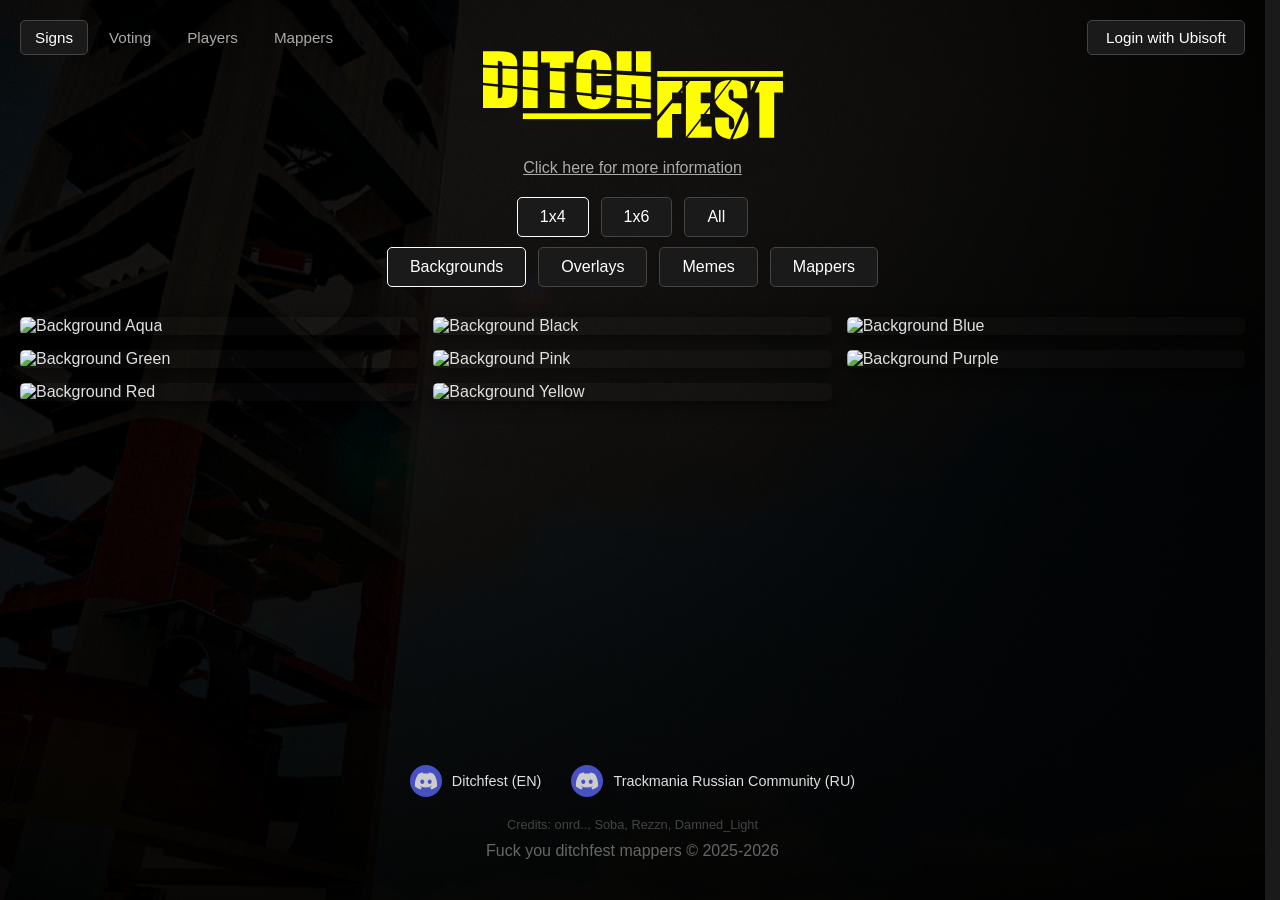
==== index.html @ 7396bd76 "Extracted shared background movement effect into `js/background.js`, added it to all pages, wrapped " ====
<!DOCTYPE html>
<html lang="en">

<head>
        <meta charset="UTF-8">
        <meta name="viewport" content="width=device-width, initial-scale=1.0">
        <title>Ditchfest Signs</title>
        <link rel="stylesheet" href="./css/style.css">
</head>

<body>
        <div class="content-wrapper">
                <nav class="nav-bar">
                        <a href="index.html" class="nav-link active">Signs</a>
                        <a href="voting.html" class="nav-link">Voting</a>
                        <a href="top-players.html" class="nav-link">Players</a>
                        <a href="top-mappers.html" class="nav-link">Mappers</a>
                </nav>
                <div class="auth-bar" id="auth-bar"></div>
                <div class="logo-container">
                        <a href="index.html">
                                <img src="res/DitchFest_logo.svg" alt="Ditchfest Signs" class="main-logo">
                        </a>
                </div>

        <div class="accordion">
                <p class="accordion-toggle">Click here for more information</p>
                <div class="accordion-content">
                        <p class="subtitle">Click on any image to copy its URL to clipboard</p>
                        <p class="subtitle">Кликните на любое изображение, чтобы скопировать его URL в буффер обмена</p>
                        <p class="subtitle">Если картинки не загружаются, то, скорее-всего, это вина dashmap.live</p>
                </div>
        </div>

        <!-- Level 1 Filter Buttons -->
        <div class="filter-buttons top-level">
                <button class="filter-btn top-btn active" data-top-filter="1x4">1x4</button>
                <button class="filter-btn top-btn" data-top-filter="1x6">1x6</button>
                <button class="filter-btn top-btn" data-top-filter="all">All</button>
        </div>

        <!-- Level 2 Filter Buttons -->
        <div class="filter-buttons bottom-level" id="filters-1x4">
                <button class="filter-btn active" data-filter="backgrounds">Backgrounds</button>
                <button class="filter-btn" data-filter="overlays">Overlays</button>
                <button class="filter-btn" data-filter="memes">Memes</button>
                <button class="filter-btn" data-filter="mappers">Mappers</button>
        </div>
        <div class="filter-buttons bottom-level" id="filters-1x6" style="display: none;">
                <button class="filter-btn" data-filter="ditchfest">Ditchfest</button>
        </div>
        <div class="gallery">
                <!-- Backgrounds -->
                <!-- Aqua -->
                <div class="image-container" data-type="backgrounds"
                        data-src="https://download.dashmap.live/e62622c9-7005-4b0e-a781-5e8a6c7c000f/df_background_aqua.jpg">
                        <img src="https://download.dashmap.live/e62622c9-7005-4b0e-a781-5e8a6c7c000f/df_background_aqua.jpg"
                                alt="Background Aqua">
                </div>
                <!-- Black -->
                <div class="image-container" data-type="backgrounds"
                        data-src="https://download.dashmap.live/e62622c9-7005-4b0e-a781-5e8a6c7c000f/df_background_black.jpg">
                        <img src="https://download.dashmap.live/e62622c9-7005-4b0e-a781-5e8a6c7c000f/df_background_black.jpg"
                                alt="Background Black">
                </div>
                <!-- Blue -->
                <div class="image-container" data-type="backgrounds"
                        data-src="https://download.dashmap.live/e62622c9-7005-4b0e-a781-5e8a6c7c000f/df_background_blue.jpg">
                        <img src="https://download.dashmap.live/e62622c9-7005-4b0e-a781-5e8a6c7c000f/df_background_blue.jpg"
                                alt="Background Blue">
                </div>
                <!-- Green -->
                <div class="image-container" data-type="backgrounds"
                        data-src="https://download.dashmap.live/e62622c9-7005-4b0e-a781-5e8a6c7c000f/df_background_green.jpg">
                        <img src="https://download.dashmap.live/e62622c9-7005-4b0e-a781-5e8a6c7c000f/df_background_green.jpg"
                                alt="Background Green">
                </div>
                <!-- Pink -->
                <div class="image-container" data-type="backgrounds"
                        data-src="https://download.dashmap.live/e10286e7-31dd-4127-bdf2-f092fd4e2887/df_background_pink.jpg">
                        <img src="https://download.dashmap.live/e10286e7-31dd-4127-bdf2-f092fd4e2887/df_background_pink.jpg"
                                alt="Background Pink">
                </div>
                <!-- Purple -->
                <div class="image-container" data-type="backgrounds"
                        data-src="https://download.dashmap.live/e62622c9-7005-4b0e-a781-5e8a6c7c000f/df_background_purple.jpg">
                        <img src="https://download.dashmap.live/e62622c9-7005-4b0e-a781-5e8a6c7c000f/df_background_purple.jpg"
                                alt="Background Purple">
                </div>
                <!-- Red -->
                <div class="image-container" data-type="backgrounds"
                        data-src="https://download.dashmap.live/e62622c9-7005-4b0e-a781-5e8a6c7c000f/df_background_red.jpg">
                        <img src="https://download.dashmap.live/e62622c9-7005-4b0e-a781-5e8a6c7c000f/df_background_red.jpg"
                                alt="Background Red">
                </div>
                <!-- Yellow -->
                <div class="image-container" data-type="backgrounds"
                        data-src="https://download.dashmap.live/e62622c9-7005-4b0e-a781-5e8a6c7c000f/df_background_yellow.jpg">
                        <img src="https://download.dashmap.live/e62622c9-7005-4b0e-a781-5e8a6c7c000f/df_background_yellow.jpg"
                                alt="Background Yellow">
                </div>

                <!-- Ditchfest 6x1 -->
                <!-- Aqua -->
                <div class="image-container" data-type="ditchfest"
                        data-src="https://download.dashmap.live/e10286e7-31dd-4127-bdf2-f092fd4e2887/df_6x1_blank_aqua.jpg">
                        <img src="https://download.dashmap.live/e10286e7-31dd-4127-bdf2-f092fd4e2887/df_6x1_blank_aqua.jpg"
                                alt="Ditchfest Aqua">
                </div>
                <!-- Black -->
                <div class="image-container" data-type="ditchfest"
                        data-src="https://download.dashmap.live/e10286e7-31dd-4127-bdf2-f092fd4e2887/df_6x1_blank_black.jpg">
                        <img src="https://download.dashmap.live/e10286e7-31dd-4127-bdf2-f092fd4e2887/df_6x1_blank_black.jpg"
                                alt="Ditchfest Black">
                </div>
                <!-- Blue -->
                <div class="image-container" data-type="ditchfest"
                        data-src="https://download.dashmap.live/e10286e7-31dd-4127-bdf2-f092fd4e2887/df_6x1_blank_blue.jpg">
                        <img src="https://download.dashmap.live/e10286e7-31dd-4127-bdf2-f092fd4e2887/df_6x1_blank_blue.jpg"
                                alt="Ditchfest Blue">
                </div>
                <!-- Green -->
                <div class="image-container" data-type="ditchfest"
                        data-src="https://download.dashmap.live/e10286e7-31dd-4127-bdf2-f092fd4e2887/df_6x1_blank_green.jpg">
                        <img src="https://download.dashmap.live/e10286e7-31dd-4127-bdf2-f092fd4e2887/df_6x1_blank_green.jpg"
                                alt="Ditchfest Green">
                </div>
                <!-- Pink -->
                <div class="image-container" data-type="ditchfest"
                        data-src="https://download.dashmap.live/e10286e7-31dd-4127-bdf2-f092fd4e2887/df_6x1_blank_pink.jpg">
                        <img src="https://download.dashmap.live/e10286e7-31dd-4127-bdf2-f092fd4e2887/df_6x1_blank_pink.jpg"
                                alt="Ditchfest Pink">
                </div>
                <!-- Purple -->
                <div class="image-container" data-type="ditchfest"
                        data-src="https://download.dashmap.live/e10286e7-31dd-4127-bdf2-f092fd4e2887/df_6x1_blank_purple.jpg">
                        <img src="https://download.dashmap.live/e10286e7-31dd-4127-bdf2-f092fd4e2887/df_6x1_blank_purple.jpg"
                                alt="Ditchfest Purple">
                </div>
                <!-- Red -->
                <div class="image-container" data-type="ditchfest"
                        data-src="https://download.dashmap.live/e10286e7-31dd-4127-bdf2-f092fd4e2887/df_6x1_blank_red.jpg">
                        <img src="https://download.dashmap.live/e10286e7-31dd-4127-bdf2-f092fd4e2887/df_6x1_blank_red.jpg"
                                alt="Ditchfest Red">
                </div>
                <!-- Yellow -->
                <div class="image-container" data-type="ditchfest"
                        data-src="https://download.dashmap.live/e10286e7-31dd-4127-bdf2-f092fd4e2887/df_6x1_blank_yellow.jpg">
                        <img src="https://download.dashmap.live/e10286e7-31dd-4127-bdf2-f092fd4e2887/df_6x1_blank_yellow.jpg"
                                alt="Ditchfest Yellow">
                </div>

                <!-- Overlays -->
                <!-- Right -->
                <div class="image-container" data-type="overlays"
                        data-src="https://download.dashmap.live/e62622c9-7005-4b0e-a781-5e8a6c7c000f/df_right.png"><img
                                src="https://download.dashmap.live/e62622c9-7005-4b0e-a781-5e8a6c7c000f/df_right.png"
                                alt="Overlay Right"></div>
                <!-- Left -->
                <div class="image-container" data-type="overlays"
                        data-src="https://download.dashmap.live/e62622c9-7005-4b0e-a781-5e8a6c7c000f/df_left.png"><img
                                src="https://download.dashmap.live/e62622c9-7005-4b0e-a781-5e8a6c7c000f/df_left.png"
                                alt="Overlay Left"></div>
                <!-- Up -->
                <div class="image-container" data-type="overlays"
                        data-src="https://download.dashmap.live/e62622c9-7005-4b0e-a781-5e8a6c7c000f/df_up.png"><img
                                src="https://download.dashmap.live/e62622c9-7005-4b0e-a781-5e8a6c7c000f/df_up.png"
                                alt="Overlay Up"></div>
                <!-- Down -->
                <div class="image-container" data-type="overlays"
                        data-src="https://download.dashmap.live/e62622c9-7005-4b0e-a781-5e8a6c7c000f/df_down.png"><img
                                src="https://download.dashmap.live/e62622c9-7005-4b0e-a781-5e8a6c7c000f/df_down.png"
                                alt="Overlay Down"></div>
                <!-- Up Right -->
                <div class="image-container" data-type="overlays"
                        data-src="https://download.dashmap.live/e62622c9-7005-4b0e-a781-5e8a6c7c000f/df_upright.png">
                        <img src="https://download.dashmap.live/e62622c9-7005-4b0e-a781-5e8a6c7c000f/df_upright.png"
                                alt="Overlay Up Right">
                </div>
                <!-- Up Left -->
                <div class="image-container" data-type="overlays"
                        data-src="https://download.dashmap.live/e62622c9-7005-4b0e-a781-5e8a6c7c000f/df_upleft.png"><img
                                src="https://download.dashmap.live/e62622c9-7005-4b0e-a781-5e8a6c7c000f/df_upleft.png"
                                alt="Overlay Up Left"></div>
                <!-- Down Left -->
                <div class="image-container" data-type="overlays"
                        data-src="https://download.dashmap.live/e62622c9-7005-4b0e-a781-5e8a6c7c000f/df_downleft.png">
                        <img src="https://download.dashmap.live/e62622c9-7005-4b0e-a781-5e8a6c7c000f/df_downleft.png"
                                alt="Overlay Down Left">
                </div>
                <!-- Down Right -->
                <div class="image-container" data-type="overlays"
                        data-src="https://download.dashmap.live/e62622c9-7005-4b0e-a781-5e8a6c7c000f/df_downright.png">
                        <img src="https://download.dashmap.live/e62622c9-7005-4b0e-a781-5e8a6c7c000f/df_downright.png"
                                alt="Overlay Down Right">
                </div>
                <!-- Warning -->
                <div class="image-container" data-type="overlays"
                        data-src="https://download.dashmap.live/e62622c9-7005-4b0e-a781-5e8a6c7c000f/df_warning.png">
                        <img src="https://download.dashmap.live/e62622c9-7005-4b0e-a781-5e8a6c7c000f/df_warning.png"
                                alt="Overlay Warning">
                </div>

                <!-- Memes -->
                <!-- Logo -->
                <div class="image-container" data-type="memes"
                        data-src="https://download.dashmap.live/e62622c9-7005-4b0e-a781-5e8a6c7c000f/df_logo.png"><img
                                src="https://download.dashmap.live/e62622c9-7005-4b0e-a781-5e8a6c7c000f/df_logo.png"
                                alt="Overlay Logo"></div>
                <!-- Smirk cat -->
                <div class="image-container" data-type="memes"
                        data-src="https://download.dashmap.live/e62622c9-7005-4b0e-a781-5e8a6c7c000f/df_smirk.png"><img
                                src="https://download.dashmap.live/e62622c9-7005-4b0e-a781-5e8a6c7c000f/df_smirk.png"
                                alt="Overlay Smirk cat"></div>
                <!-- Death -->
                <div class="image-container" data-type="memes"
                        data-src="https://download.dashmap.live/e62622c9-7005-4b0e-a781-5e8a6c7c000f/df_death.png"><img
                                src="https://download.dashmap.live/e62622c9-7005-4b0e-a781-5e8a6c7c000f/df_death.png"
                                alt="Overlay Death"></div>
                <!-- Raytem why -->
                <div class="image-container" data-type="memes"
                        data-src="https://download.dashmap.live/e62622c9-7005-4b0e-a781-5e8a6c7c000f/df_raytemwhy.png">
                        <img src="https://download.dashmap.live/e62622c9-7005-4b0e-a781-5e8a6c7c000f/df_raytemwhy.png"
                                alt="Overlay Raytem why">
                </div>
                <!-- Pizda coming -->
                <div class="image-container" data-type="memes"
                        data-src="https://download.dashmap.live/e62622c9-7005-4b0e-a781-5e8a6c7c000f/tm_pizda.png"><img
                                src="https://download.dashmap.live/e62622c9-7005-4b0e-a781-5e8a6c7c000f/tm_pizda.png"
                                alt="Pizda"></div>
                <!-- Planes 1 -->
                <div class="image-container" data-type="memes"
                        data-src="https://download.dashmap.live/e62622c9-7005-4b0e-a781-5e8a6c7c000f/df_planes.png"><img
                                src="https://download.dashmap.live/e62622c9-7005-4b0e-a781-5e8a6c7c000f/df_planes.png"
                                alt="Planes 1"></div>
                <!-- Planes 2 -->
                <div class="image-container" data-type="memes"
                        data-src="https://download.dashmap.live/e62622c9-7005-4b0e-a781-5e8a6c7c000f/df_planes2.png">
                        <img src="https://download.dashmap.live/e62622c9-7005-4b0e-a781-5e8a6c7c000f/df_planes2.png"
                                alt="Planes 2">
                </div>
                <!-- PID Mapper-->
                <div class="image-container" data-type="memes"
                        data-src="https://download.dashmap.live/e62622c9-7005-4b0e-a781-5e8a6c7c000f/df_default_mapper.png">
                        <img src="https://download.dashmap.live/e62622c9-7005-4b0e-a781-5e8a6c7c000f/df_default_mapper.png"
                                alt="PID Mapper">
                </div>
                <!-- Marketing-->
                <div class="image-container" data-type="memes"
                        data-src="https://download.dashmap.live/e62622c9-7005-4b0e-a781-5e8a6c7c000f/df_marketing2.png">
                        <img src="https://download.dashmap.live/e62622c9-7005-4b0e-a781-5e8a6c7c000f/df_marketing2.png"
                                alt="Marketing">
                </div>
		<!-- Chickens! -->
                <div class="image-container" data-type="memes"
                        data-src="https://download.dashmap.live/e62622c9-7005-4b0e-a781-5e8a6c7c000f/df_chickens.png">
                        <img src="https://download.dashmap.live/e62622c9-7005-4b0e-a781-5e8a6c7c000f/df_chickens.png"
                                alt="Chickens">
                </div>
                <!-- Theme like map -->
                <div class="image-container" data-type="memes"
                        data-src="https://download.dashmap.live/e62622c9-7005-4b0e-a781-5e8a6c7c000f/df_shit_theme2.png">
                        <img src="https://download.dashmap.live/e62622c9-7005-4b0e-a781-5e8a6c7c000f/df_shit_theme2.png"
                                alt="Theme like map">
                </div>
                <!-- Join DF -->
                <div class="image-container" data-type="memes"
                        data-src="https://download.dashmap.live/e62622c9-7005-4b0e-a781-5e8a6c7c000f/df_joindf2.png">
                        <img src="https://download.dashmap.live/e62622c9-7005-4b0e-a781-5e8a6c7c000f/df_joindf2.png"
                                alt="кто прочитал тот гей">
                </div>

                <!-- Mappers -->
                <!-- Mapper avi -->
                <div class="image-container" data-type="mappers"
                        data-src="https://download.dashmap.live/e62622c9-7005-4b0e-a781-5e8a6c7c000f/df_mp_avi.png"><img
                                src="https://download.dashmap.live/e62622c9-7005-4b0e-a781-5e8a6c7c000f/df_mp_avi.png"
                                alt="Overlay Mapper avi"></div>
                <!-- Mapper AvondaleZPR -->
                <div class="image-container" data-type="mappers"
                        data-src="https://download.dashmap.live/e62622c9-7005-4b0e-a781-5e8a6c7c000f/df_mp_AvondaleZPR.png">
                        <img src="https://download.dashmap.live/e62622c9-7005-4b0e-a781-5e8a6c7c000f/df_mp_AvondaleZPR.png"
                                alt="Overlay Mapper AvondaleZPR">
                </div>
                <!-- Mapper Bald -->
                <div class="image-container" data-type="mappers"
                        data-src="https://download.dashmap.live/e62622c9-7005-4b0e-a781-5e8a6c7c000f/df_mp_Bald.png">
                        <img src="https://download.dashmap.live/e62622c9-7005-4b0e-a781-5e8a6c7c000f/df_mp_Bald.png"
                                alt="Overlay Mapper Bald">
                </div>
                <!-- Mapper BlizueirV -->
                <div class="image-container" data-type="mappers"
                        data-src="https://download.dashmap.live/e62622c9-7005-4b0e-a781-5e8a6c7c000f/df_mp_BlizueirV.png">
                        <img src="https://download.dashmap.live/e62622c9-7005-4b0e-a781-5e8a6c7c000f/df_mp_BlizueirV.png"
                                alt="Overlay Mapper BlizueirV">
                </div>
                <!-- Mapper DamnedLight -->
                <div class="image-container" data-type="mappers"
                        data-src="https://download.dashmap.live/e62622c9-7005-4b0e-a781-5e8a6c7c000f/df_mp_damnedlight.png">
                        <img src="https://download.dashmap.live/e62622c9-7005-4b0e-a781-5e8a6c7c000f/df_mp_damnedlight.png"
                                alt="Overlay Mapper DamnedLight">
                </div>
                <!-- Mapper Danifill -->
                <div class="image-container" data-type="mappers"
                        data-src="https://download.dashmap.live/e62622c9-7005-4b0e-a781-5e8a6c7c000f/df_mp_Danifill.png">
                        <img src="https://download.dashmap.live/e62622c9-7005-4b0e-a781-5e8a6c7c000f/df_mp_Danifill.png"
                                alt="Overlay Mapper Danifill">
                </div>
                <!-- Mapper DD0LLA -->
                <div class="image-container" data-type="mappers"
                        data-src="https://download.dashmap.live/e62622c9-7005-4b0e-a781-5e8a6c7c000f/df_mp_DD0LLA.png">
                        <img src="https://download.dashmap.live/e62622c9-7005-4b0e-a781-5e8a6c7c000f/df_mp_DD0LLA.png"
                                alt="Overlay Mapper DD0LLA">
                </div>
                <!-- Mapper DoBeVibin -->
                <div class="image-container" data-type="mappers"
                        data-src="https://download.dashmap.live/e62622c9-7005-4b0e-a781-5e8a6c7c000f/df_mp_DoBeVibin.png">
                        <img src="https://download.dashmap.live/e62622c9-7005-4b0e-a781-5e8a6c7c000f/df_mp_DoBeVibin.png"
                                alt="Overlay Mapper DD0LLA">
                </div>
                <!-- Mapper faiby -->
                <div class="image-container" data-type="mappers"
                        data-src="https://download.dashmap.live/e62622c9-7005-4b0e-a781-5e8a6c7c000f/df_mp_faiby.png">
                        <img src="https://download.dashmap.live/e62622c9-7005-4b0e-a781-5e8a6c7c000f/df_mp_faiby.png"
                                alt="Overlay Mapper faiby">
                </div>
                <!-- Mapper Floki -->
                <div class="image-container" data-type="mappers"
                        data-src="https://download.dashmap.live/e62622c9-7005-4b0e-a781-5e8a6c7c000f/df_mp_Floki.png">
                        <img src="https://download.dashmap.live/e62622c9-7005-4b0e-a781-5e8a6c7c000f/df_mp_Floki.png"
                                alt="Overlay Mapper Floki">
                </div>
                <!-- Mapper FormulaINFINITY -->
                <div class="image-container" data-type="mappers"
                        data-src="https://download.dashmap.live/e62622c9-7005-4b0e-a781-5e8a6c7c000f/df_mp_FormulaINFINITY.png">
                        <img src="https://download.dashmap.live/e62622c9-7005-4b0e-a781-5e8a6c7c000f/df_mp_FormulaINFINITY.png"
                                alt="Overlay Mapper FormulaINFINITY">
                </div>
                <!-- Mapper hardfrog -->
                <div class="image-container" data-type="mappers"
                        data-src="https://download.dashmap.live/e62622c9-7005-4b0e-a781-5e8a6c7c000f/df_mp_hardfrog.png">
                        <img src="https://download.dashmap.live/e62622c9-7005-4b0e-a781-5e8a6c7c000f/df_mp_hardfrog.png"
                                alt="Overlay Mapper FormulaINFINITY">
                </div>
                <!-- Mapper kMercury -->
                <div class="image-container" data-type="mappers"
                        data-src="https://download.dashmap.live/e62622c9-7005-4b0e-a781-5e8a6c7c000f/df_mp_kMercury.png">
                        <img src="https://download.dashmap.live/e62622c9-7005-4b0e-a781-5e8a6c7c000f/df_mp_kMercury.png"
                                alt="Overlay Mapper kMercury">
                </div>
                <!-- Mapper kolesto65 -->
                <div class="image-container" data-type="mappers"
                        data-src="https://download.dashmap.live/e62622c9-7005-4b0e-a781-5e8a6c7c000f/df_mp_kolesto65.png">
                        <img src="https://download.dashmap.live/e62622c9-7005-4b0e-a781-5e8a6c7c000f/df_mp_kolesto65.png"
                                alt="Overlay Mapper kolesto65">
                </div>
                <!-- Mapper Kopatych -->
                <div class="image-container" data-type="mappers"
                        data-src="https://download.dashmap.live/e62622c9-7005-4b0e-a781-5e8a6c7c000f/df_mp_Kopatych.png">
                        <img src="https://download.dashmap.live/e62622c9-7005-4b0e-a781-5e8a6c7c000f/df_mp_Kopatych.png"
                                alt="Overlay Mapper Kopatych">
                </div>
                <!-- Mapper leos_punch -->
                <div class="image-container" data-type="mappers"
                        data-src="https://download.dashmap.live/e62622c9-7005-4b0e-a781-5e8a6c7c000f/df_mp_leos_punch.png">
                        <img src="https://download.dashmap.live/e62622c9-7005-4b0e-a781-5e8a6c7c000f/df_mp_leos_punch.png"
                                alt="Overlay Mapper Kopatych">
                </div>
                <!-- Mapper Logon13 -->
                <div class="image-container" data-type="mappers"
                        data-src="https://download.dashmap.live/e62622c9-7005-4b0e-a781-5e8a6c7c000f/df_mp_Logon13.png">
                        <img src="https://download.dashmap.live/e62622c9-7005-4b0e-a781-5e8a6c7c000f/df_mp_Logon13.png"
                                alt="Overlay Mapper Logon13">
                </div>
                <!-- Mapper max_heyu -->
                <div class="image-container" data-type="mappers"
                        data-src="https://download.dashmap.live/e62622c9-7005-4b0e-a781-5e8a6c7c000f/df_mp_max_heyu.png">
                        <img src="https://download.dashmap.live/e62622c9-7005-4b0e-a781-5e8a6c7c000f/df_mp_max_heyu.png"
                                alt="Overlay Mapper max_heyu">
                </div>
                <!-- Mapper MikhailoMMX -->
                <div class="image-container" data-type="mappers"
                        data-src="https://download.dashmap.live/e62622c9-7005-4b0e-a781-5e8a6c7c000f/df_mp_MikhailoMMX.png">
                        <img src="https://download.dashmap.live/e62622c9-7005-4b0e-a781-5e8a6c7c000f/df_mp_MikhailoMMX.png"
                                alt="Overlay Mapper MikhailoMMX">
                </div>
                <!-- Mapper MOVIESTRAIFE -->
                <div class="image-container" data-type="mappers"
                        data-src="https://download.dashmap.live/e62622c9-7005-4b0e-a781-5e8a6c7c000f/df_mp_MOVIESTRAIFE.png">
                        <img src="https://download.dashmap.live/e62622c9-7005-4b0e-a781-5e8a6c7c000f/df_mp_MOVIESTRAIFE.png"
                                alt="Overlay Mapper MOVIESTRAIFE">
                </div>
                <!-- Mapper Nathes -->
                <div class="image-container" data-type="mappers"
                        data-src="https://download.dashmap.live/e62622c9-7005-4b0e-a781-5e8a6c7c000f/df_mp_Nathes.png">
                        <img src="https://download.dashmap.live/e62622c9-7005-4b0e-a781-5e8a6c7c000f/df_mp_Nathes.png"
                                alt="Overlay Mapper Nathes">
                </div>
                <!-- Mapper NiTech -->
                <div class="image-container" data-type="mappers"
                        data-src="https://download.dashmap.live/e62622c9-7005-4b0e-a781-5e8a6c7c000f/df_mp_NiTech.png">
                        <img src="https://download.dashmap.live/e62622c9-7005-4b0e-a781-5e8a6c7c000f/df_mp_NiTech.png"
                                alt="Overlay Mapper NiTech">
                </div>
                <!-- Mapper Norbinarius -->
                <div class="image-container" data-type="mappers"
                        data-src="https://download.dashmap.live/e62622c9-7005-4b0e-a781-5e8a6c7c000f/df_mp_Norbinarius.png">
                        <img src="https://download.dashmap.live/e62622c9-7005-4b0e-a781-5e8a6c7c000f/df_mp_Norbinarius.png"
                                alt="Overlay Mapper Norbinarius">
                </div>
                <!-- Mapper Onrd -->
                <div class="image-container" data-type="mappers"
                        data-src="https://download.dashmap.live/e62622c9-7005-4b0e-a781-5e8a6c7c000f/df_mp_onrd.png">
                        <img src="https://download.dashmap.live/e62622c9-7005-4b0e-a781-5e8a6c7c000f/df_mp_onrd.png"
                                alt="Overlay Mapper Onrd">
                </div>
                <!-- Mapper orl -->
                <div class="image-container" data-type="mappers"
                        data-src="https://download.dashmap.live/e62622c9-7005-4b0e-a781-5e8a6c7c000f/df_mp_orl.png"><img
                                src="https://download.dashmap.live/e62622c9-7005-4b0e-a781-5e8a6c7c000f/df_mp_orl.png"
                                alt="Overlay Mapper orl"></div>
                <!-- Mapper Punt -->
                <div class="image-container" data-type="mappers"
                        data-src="https://download.dashmap.live/e62622c9-7005-4b0e-a781-5e8a6c7c000f/df_mp_Punt.png">
                        <img src="https://download.dashmap.live/e62622c9-7005-4b0e-a781-5e8a6c7c000f/df_mp_Punt.png"
                                alt="Overlay Mapper Punt">
                </div>
                <!-- Mapper puupy -->
                <div class="image-container" data-type="mappers"
                        data-src="https://download.dashmap.live/e62622c9-7005-4b0e-a781-5e8a6c7c000f/df_mp_puupych3.png">
                        <img src="https://download.dashmap.live/e62622c9-7005-4b0e-a781-5e8a6c7c000f/df_mp_puupych3.png"
                                alt="Overlay Mapper puupy">
                </div>
                <!-- Mapper puupych -->
                <div class="image-container" data-type="mappers"
                        data-src="https://download.dashmap.live/e62622c9-7005-4b0e-a781-5e8a6c7c000f/df_mp_puupych.png">
                        <img src="https://download.dashmap.live/e62622c9-7005-4b0e-a781-5e8a6c7c000f/df_mp_puupych.png"
                                alt="Overlay Mapper puupych">
                </div>
                <!-- Mapper Raytem -->
                <div class="image-container" data-type="mappers"
                        data-src="https://download.dashmap.live/e62622c9-7005-4b0e-a781-5e8a6c7c000f/df_mp_Raytem.png">
                        <img src="https://download.dashmap.live/e62622c9-7005-4b0e-a781-5e8a6c7c000f/df_mp_Raytem.png"
                                alt="Overlay Mapper Raytem">
                </div>
                <!-- Mapper Rezzn -->
                <div class="image-container" data-type="mappers"
                        data-src="https://download.dashmap.live/e62622c9-7005-4b0e-a781-5e8a6c7c000f/df_mp_Rezzn.png">
                        <img src="https://download.dashmap.live/e62622c9-7005-4b0e-a781-5e8a6c7c000f/df_mp_Rezzn.png"
                                alt="Overlay Mapper Rezzn">
                </div>
                <!-- Mapper Rolani -->
                <div class="image-container" data-type="mappers"
                        data-src="https://download.dashmap.live/e62622c9-7005-4b0e-a781-5e8a6c7c000f/df_mp_Rolani.png">
                        <img src="https://download.dashmap.live/e62622c9-7005-4b0e-a781-5e8a6c7c000f/df_mp_Rolani.png"
                                alt="Overlay Mapper Rolani">
                </div>
                <!-- Mapper singerous -->
                <div class="image-container" data-type="mappers"
                        data-src="https://download.dashmap.live/e62622c9-7005-4b0e-a781-5e8a6c7c000f/df_mp_singerous.png">
                        <img src="https://download.dashmap.live/e62622c9-7005-4b0e-a781-5e8a6c7c000f/df_mp_singerous.png"
                                alt="Overlay Mapper singerous">
                </div>
                <!-- Mapper Soba -->
                <div class="image-container" data-type="mappers"
                        data-src="https://download.dashmap.live/e62622c9-7005-4b0e-a781-5e8a6c7c000f/df_mp_Soba.png">
                        <img src="https://download.dashmap.live/e62622c9-7005-4b0e-a781-5e8a6c7c000f/df_mp_Soba.png"
                                alt="Overlay Mapper Soba">
                </div>
                <!-- Mapper sqlc -->
                <div class="image-container" data-type="mappers"
                        data-src="https://download.dashmap.live/e62622c9-7005-4b0e-a781-5e8a6c7c000f/df_mp_sqlc.png">
                        <img src="https://download.dashmap.live/e62622c9-7005-4b0e-a781-5e8a6c7c000f/df_mp_sqlc.png"
                                alt="Overlay Mapper sqlc">
                </div>
                <!-- Mapper street_ko -->
                <div class="image-container" data-type="mappers"
                        data-src="https://download.dashmap.live/e62622c9-7005-4b0e-a781-5e8a6c7c000f/df_mp_street_ko.png">
                        <img src="https://download.dashmap.live/e62622c9-7005-4b0e-a781-5e8a6c7c000f/df_mp_street_ko.png"
                                alt="Overlay Mapper street_ko">
                </div>
                <!-- Mapper swappik -->
                <div class="image-container" data-type="mappers"
                        data-src="https://download.dashmap.live/e62622c9-7005-4b0e-a781-5e8a6c7c000f/df_mp_swappik.png">
                        <img src="https://download.dashmap.live/e62622c9-7005-4b0e-a781-5e8a6c7c000f/df_mp_swappik.png"
                                alt="Overlay Mapper swappik">
                </div>
                <!-- Mapper df_mp_Schizohryak1 -->
                <div class="image-container" data-type="mappers"
                        data-src="https://download.dashmap.live/e62622c9-7005-4b0e-a781-5e8a6c7c000f/df_mp_Schizohryak1.png">
                        <img src="https://download.dashmap.live/e62622c9-7005-4b0e-a781-5e8a6c7c000f/df_mp_Schizohryak1.png"
                                alt="Overlay Mapper Schizohryak">
                </div>
                <!-- Mapper df_mp_Schizohryak2 -->
                <div class="image-container" data-type="mappers"
                        data-src="https://download.dashmap.live/e62622c9-7005-4b0e-a781-5e8a6c7c000f/df_mp_Schizohryak2.png">
                        <img src="https://download.dashmap.live/e62622c9-7005-4b0e-a781-5e8a6c7c000f/df_mp_Schizohryak2.png"
                                alt="Overlay Mapper Shintikryak">
                </div>
                <!-- Mapper TechnoWayMusic -->
                <div class="image-container" data-type="mappers"
                        data-src="https://download.dashmap.live/e62622c9-7005-4b0e-a781-5e8a6c7c000f/df_mp_TechnoWayMusic.png">
                        <img src="https://download.dashmap.live/e62622c9-7005-4b0e-a781-5e8a6c7c000f/df_mp_TechnoWayMusic.png"
                                alt="Overlay Mapper TechnoWayMusic">
                </div>
                <!-- Mapper walten -->
                <div class="image-container" data-type="mappers"
                        data-src="https://download.dashmap.live/e62622c9-7005-4b0e-a781-5e8a6c7c000f/df_mp_walten.png">
                        <img src="https://download.dashmap.live/e62622c9-7005-4b0e-a781-5e8a6c7c000f/df_mp_walten.png"
                                alt="Overlay Mapper walten">
                </div>
                <!-- Mapper weezy -->
                <div class="image-container" data-type="mappers"
                        data-src="https://download.dashmap.live/e62622c9-7005-4b0e-a781-5e8a6c7c000f/df_mp_weezy.png">
                        <img src="https://download.dashmap.live/e62622c9-7005-4b0e-a781-5e8a6c7c000f/df_mp_weezy.png"
                                alt="Overlay Mapper weezy">
                </div>
                <!-- Mapper Xainess -->
                <div class="image-container" data-type="mappers"
                     data-src="https://download.dashmap.live/e62622c9-7005-4b0e-a781-5e8a6c7c000f/df_mp_Xainess.png">
                        <img src="https://download.dashmap.live/e62622c9-7005-4b0e-a781-5e8a6c7c000f/df_mp_Xainess.png"
                             alt="Overlay Mapper Xainess">
                </div>
                <!-- Mapper zelibumba -->
                <div class="image-container" data-type="mappers"
                        data-src="https://download.dashmap.live/e62622c9-7005-4b0e-a781-5e8a6c7c000f/df_mp_zelibumba.png">
                        <img src="https://download.dashmap.live/e62622c9-7005-4b0e-a781-5e8a6c7c000f/df_mp_zelibumba.png"
                                alt="Overlay Mapper zelibumba">
                </div>
        </div>
        <div class="notification" id="notification">URL copied to clipboard!</div>
	</div>

        <footer>
                <div class="discord-links">
                        <a href="https://discord.gg/VWaTmrXmh5" target="_blank" class="discord-link-item">
                                <img src="res/discord-sign-logo.svg" alt="Ditchfest" class="discord-icon">
                                <span>Ditchfest (EN)</span>
                        </a>
                        <a href="https://discord.gg/TaPZBp7mTS" target="_blank" class="discord-link-item">
                                <img src="res/discord-sign-logo.svg" alt="Trackmania Russian Community" class="discord-icon">
                                <span>Trackmania Russian Community (RU)</span>
                        </a>
                </div>
                <p class="developer-info">Credits: onrd.., Soba, Rezzn, Damned_Light</p>
                <div class="copyright">
                        Fuck you ditchfest mappers &copy; 2025-2026
                </div>
        </footer>
        <script src="./js/background.js"></script>
        <script src="./js/auth.js"></script>
        <script src="./js/script.js"></script>
</body>

</html>
---- css/style.css ----
html {
    /* Reserve the scrollbar track on every page so centred content (the logo)
       does not shift horizontally between short and scrollable pages. */
    scrollbar-gutter: stable;
}

body {
    font-family: Arial, sans-serif;
    margin: 0;
    padding: 0;
    color: #e0e0e0;
    background-color: #1a1a1a;
    display: flex;
    flex-direction: column;
    min-height: 100vh;
}

.content-wrapper {
    flex: 1;
    padding: 20px;
}

body::before {
    content: "";
    position: fixed;
    top: 0;
    left: 0;
    width: 100%;
    height: 100%;
    background: linear-gradient(rgba(0, 0, 0, 0.9), rgba(0, 0, 0, 0.9)), url('../res/bckgr2.png') no-repeat center center;
    background-size: cover;
    filter: blur(0px);
    z-index: -1;
    transform: scale(1.25) translate(var(--bg-x, 0), var(--bg-y, 0));
    transition: transform 0.1s ease-out; /* Плавность движения */
    pointer-events: none;
}

.nav-bar {
    position: absolute;
    top: 20px;
    left: 20px;
    display: flex;
    flex-wrap: wrap;
    align-items: center;
    gap: 6px;
    z-index: 10;
}

.nav-link {
    color: #aaaaaa;
    text-decoration: none;
    font-size: 0.95rem;
    padding: 8px 14px;
    border: 1px solid transparent;
    border-radius: 5px;
    transition: color 0.15s, border-color 0.15s;
}

.nav-link:hover {
    color: #fff;
}

.nav-link.active {
    color: #fff;
    background: #1a1a1a;
    border: 1px solid #444;
}

.page-placeholder {
    text-align: center;
    margin: 80px auto;
}

.page-title {
    color: #fff;
    font-size: 2rem;
    margin-bottom: 10px;
}

.auth-bar {
    position: absolute;
    top: 20px;
    right: 20px;
    display: flex;
    align-items: center;
    gap: 12px;
    z-index: 10;
}

/* On narrow screens, let the two corner bars flow normally instead of
   overlapping in the top corners. */
@media (max-width: 760px) {
    .nav-bar,
    .auth-bar {
        position: static;
        justify-content: center;
        margin: 0 auto;
    }

    .auth-bar {
        margin-top: 10px;
    }
}

.auth-user {
    color: #e0e0e0;
    font-size: 0.95rem;
    max-width: 200px;
    overflow: hidden;
    text-overflow: ellipsis;
    white-space: nowrap;
    text-decoration: none;
    border-bottom: 1px solid transparent;
    transition: border-color 0.15s;
}

.auth-user:hover {
    border-bottom: 1px solid #fff;
}

.auth-btn {
    background: #1a1a1a;
    color: #fff;
    border: 1px solid #444;
    border-radius: 5px;
    padding: 8px 18px;
    font-size: 0.95rem;
    cursor: pointer;
    transition: border 0.15s;
}

.auth-btn:hover {
    border: 1px solid #fff;
}

.logo-container {
    display: flex;
    justify-content: center;
    margin-bottom: 20px;
    margin-top: 30px;
}

/* The logo is wrapped in a link on every page; keep the anchor from adding
   inline-baseline slack so the logo sits identically page to page. */
.logo-container a {
    display: block;
    width: 90%;
    max-width: 300px;
    line-height: 0;
}

.main-logo {
    display: block;
    width: 100%;
    height: auto;
    opacity: 1.0;
}

footer {
    text-align: center;
    margin-top: 20px;
    padding: 20px 20px 40px 20px;
    color: #666;
}

.copyright {
    margin-top: 10px;
}

.subtitle {
    text-align: center;
    color: #aaaaaa;
}

.gallery {
    display: grid;
    grid-template-columns: repeat(auto-fill, minmax(300px, 1fr));
    gap: 15px;
    justify-items: center;
    align-items: start;
    margin: 30px auto;
    max-width: 1300px; /* Ограничение ширины */
    box-sizing: border-box;
}

.image-container {
    position: relative;
    width: 100%;
    overflow: hidden;
    border-radius: 5px;
    box-shadow: 0 4px 15px rgba(0,0,0,0.5); /* Более выраженная тень */
    cursor: pointer;
    box-sizing: border-box;
    background-color: rgba(255, 255, 255, 0.025); /* Слегка более заметный фон */
    transition: background-color 0.2s;
}

.image-container:hover {
    background-color: rgba(255, 255, 255, 0.1); /* Подсветка при наведении */
}

.image-container img {
    width: 100%;
    height: 100%;
    object-fit: contain; /* Изменено с cover, чтобы прозрачные объекты не обрезались и был виден фон */
}

.notification {
    position: fixed;
    top: 20px;
    left: 50%;
    transform: translateX(-50%);
    background-color: #4CAF50;
    color: white;
    padding: 15px;
    border-radius: 5px;
    opacity: 0;
    transition: opacity 0.3s;
    /* Invisible but still laid out — without this it swallows clicks on the
       nav links it overlaps once the nav bar is centred on narrow screens. */
    pointer-events: none;
    z-index: 20;
}

.filter-buttons {
    margin: 10px 0;
    display: flex;
    flex-wrap: wrap;
    justify-content: center;
    gap: 12px;
    padding: 0 10px;
}

.filter-buttons.top-level {
    margin-top: 20px;
}

.filter-buttons.bottom-level {
    margin-bottom: 20px;
}

.filter-btn {
    background: #1a1a1a;
    color: #fff;
    border: 1px solid #444;
    border-radius: 5px;
    padding: 10px 22px;
    font-size: 1rem;
    cursor: pointer;
    transition: border 0.15s;
}

.filter-btn:hover,
.filter-btn.active {
    background: #1a1a1a;
    color: #fff;
    border: 1px solid #fff;
}

.accordion-toggle {
    margin: 10px 0;
    text-align: center;
    cursor: pointer;
    color: #aaaaaa;
    text-decoration: underline;
}

.accordion-toggle:hover {
    color: #fff;
}

.accordion-content {
    display: none;
    overflow: hidden;
    transition: max-height 0.3s ease;
}

.accordion-content.open {
    display: block;
}

.developer-info {
    text-align: center;
    color: #444;
    font-size: 0.8rem;
    margin-top: 20px;
    margin-bottom: 0;
}

.discord-links {
    display: flex;
    justify-content: center;
    gap: 30px;
    margin-top: 0;
    flex-wrap: wrap;
}

.discord-link-item {
    display: flex;
    align-items: center;
    gap: 10px;
    text-decoration: none;
    color: #e0e0e0;
    transition: transform 0.2s;
}

.discord-link-item:hover {
    transform: scale(1.05);
}

.discord-link-item span {
    font-size: 0.9rem;
}

.discord-icon {
    width: 32px;
    height: 32px;
    transition: opacity 0.2s;
    opacity: 0.8;
}

.discord-link-item:hover .discord-icon {
    opacity: 1;
}

.profile-card {
    max-width: 480px;
    margin: 40px auto;
    padding: 30px;
    background-color: rgba(255, 255, 255, 0.025);
    border: 1px solid #444;
    border-radius: 8px;
    box-shadow: 0 4px 15px rgba(0, 0, 0, 0.5);
    text-align: center;
}

.profile-title {
    margin-top: 0;
    color: #fff;
    font-size: 1.5rem;
}

.profile-hint {
    color: #aaaaaa;
    margin-bottom: 24px;
}

.profile-row {
    display: flex;
    justify-content: space-between;
    align-items: center;
    gap: 16px;
    padding: 12px 0;
    border-bottom: 1px solid #333;
    text-align: left;
}

.profile-label {
    color: #aaaaaa;
    font-size: 0.9rem;
}

.profile-value {
    color: #e0e0e0;
    overflow: hidden;
    text-overflow: ellipsis;
    white-space: nowrap;
}

.profile-mono {
    font-family: monospace;
    font-size: 0.85rem;
}

.profile-card .auth-btn {
    margin-top: 24px;
}

/* --- Voting: collapsible groups per Ditchfest number --- */
#voting-root {
    max-width: 820px;
    margin: 0 auto;
}

.vote-group {
    border: 1px solid #333;
    border-radius: 6px;
    margin-bottom: 8px;
    background-color: rgba(255, 255, 255, 0.02);
    overflow: hidden;
}

.vote-group-header {
    width: 100%;
    display: flex;
    align-items: center;
    justify-content: space-between;
    gap: 12px;
    background: transparent;
    color: #fff;
    border: none;
    padding: 12px 16px;
    font-size: 1.05rem;
    text-align: left;
    cursor: pointer;
}

.vote-group-header:hover {
    background: rgba(255, 255, 255, 0.04);
}

.vote-group-header::before {
    content: "▸";
    color: #888;
    margin-right: 8px;
    transition: transform 0.15s;
    display: inline-block;
}

.vote-group.open .vote-group-header::before {
    transform: rotate(90deg);
}

.vg-title {
    flex: 1;
}

.vg-count {
    color: #888;
    font-size: 0.8rem;
    font-weight: normal;
}

.vote-group-body {
    display: none;
    border-top: 1px solid #2a2a2a;
}

.vote-group.open .vote-group-body {
    display: block;
}

.map-row {
    display: flex;
    align-items: center;
    gap: 12px;
    padding: 8px 16px;
    border-bottom: 1px solid #242424;
}

.map-row:last-child {
    border-bottom: none;
}

.map-thumb {
    width: 64px;
    height: 36px;
    flex-shrink: 0;
    object-fit: cover;
    border-radius: 3px;
    background-color: #111;
}

.map-info {
    flex: 1;
    min-width: 0;
}

.map-name {
    color: #e0e0e0;
    font-size: 0.95rem;
    white-space: nowrap;
    overflow: hidden;
    text-overflow: ellipsis;
}

.map-author {
    color: #888;
    font-size: 0.8rem;
}

.vote-btn {
    background: #1a1a1a;
    color: #fff;
    border: 1px solid #444;
    border-radius: 5px;
    padding: 8px 14px;
    font-size: 1rem;
    cursor: pointer;
    transition: border 0.15s, background 0.15s;
}

.vote-btn:hover {
    border: 1px solid #fff;
}

.vote-btn.voted {
    background: #2e7d32;
    border-color: #2e7d32;
}

.vote-btn:disabled {
    opacity: 0.6;
    cursor: default;
}

.vote-btn-sm {
    flex-shrink: 0;
    min-width: 56px;
    padding: 6px 12px;
    font-size: 0.9rem;
}

/* Anchors styled as buttons (e.g. Admin panel link) */
a.auth-btn {
    display: inline-block;
    text-decoration: none;
}

/* Admin status badge — shown only to admins (e.g. on the profile card) */
.admin-badge {
    display: inline-block;
    margin-top: 24px;
    padding: 6px 16px;
    background: #2e7d32;
    color: #fff;
    border-radius: 999px;
    font-size: 0.85rem;
    font-weight: bold;
    letter-spacing: 0.03em;
    text-transform: uppercase;
    text-decoration: none;
}

.admin-badge::before {
    content: "★ ";
}

.admin-badge:hover {
    background: #388e3c;
}

/* --- Admin panel --- */
.admin-card {
    max-width: 560px;
    margin: 0 auto 24px auto;
    padding: 24px;
    background-color: rgba(255, 255, 255, 0.025);
    border: 1px solid #333;
    border-radius: 8px;
}

.admin-label {
    display: block;
    color: #aaaaaa;
    font-size: 0.9rem;
    margin-bottom: 8px;
}

.admin-add {
    display: flex;
    gap: 8px;
}

.admin-input {
    flex: 1;
    min-width: 0;
    background: #111;
    color: #e0e0e0;
    border: 1px solid #444;
    border-radius: 5px;
    padding: 9px 12px;
    font-size: 0.9rem;
}

.admin-input:focus {
    outline: none;
    border-color: #fff;
}

.admin-msg {
    margin-top: 10px;
    font-size: 0.85rem;
    color: #aaaaaa;
    min-height: 1em;
}

.admin-err {
    color: #e57373;
}

.admin-list {
    max-width: 560px;
    margin: 0 auto;
}

.admin-row {
    display: flex;
    align-items: center;
    justify-content: space-between;
    gap: 12px;
    padding: 12px 16px;
    border: 1px solid #2a2a2a;
    border-radius: 6px;
    margin-bottom: 8px;
    background-color: rgba(255, 255, 255, 0.02);
}

.admin-info {
    min-width: 0;
}

.admin-name {
    color: #e0e0e0;
}

.admin-id {
    color: #777;
    font-family: monospace;
    font-size: 0.8rem;
    overflow: hidden;
    text-overflow: ellipsis;
}

.admin-remove {
    flex-shrink: 0;
    padding: 6px 14px;
    font-size: 0.85rem;
}

.admin-remove:hover {
    border-color: #e57373;
}

/* --- Mappers leaderboard --- */
.leaderboard {
    max-width: 640px;
    margin: 30px auto;
    width: 100%;
    border-collapse: collapse;
    background-color: rgba(255, 255, 255, 0.025);
    border: 1px solid #333;
    border-radius: 8px;
    overflow: hidden;
}

.leaderboard th,
.leaderboard td {
    padding: 12px 16px;
    text-align: left;
    border-bottom: 1px solid #2a2a2a;
}

.leaderboard th {
    color: #aaaaaa;
    font-size: 0.85rem;
    text-transform: uppercase;
    letter-spacing: 0.05em;
}

.leaderboard td {
    color: #e0e0e0;
}

.leaderboard tbody tr:hover {
    background-color: rgba(255, 255, 255, 0.04);
}

.lb-rank {
    width: 48px;
    color: #888;
}

.lb-votes {
    text-align: right;
    width: 80px;
    font-weight: bold;
}

.leaderboard th.lb-votes {
    text-align: right;
}
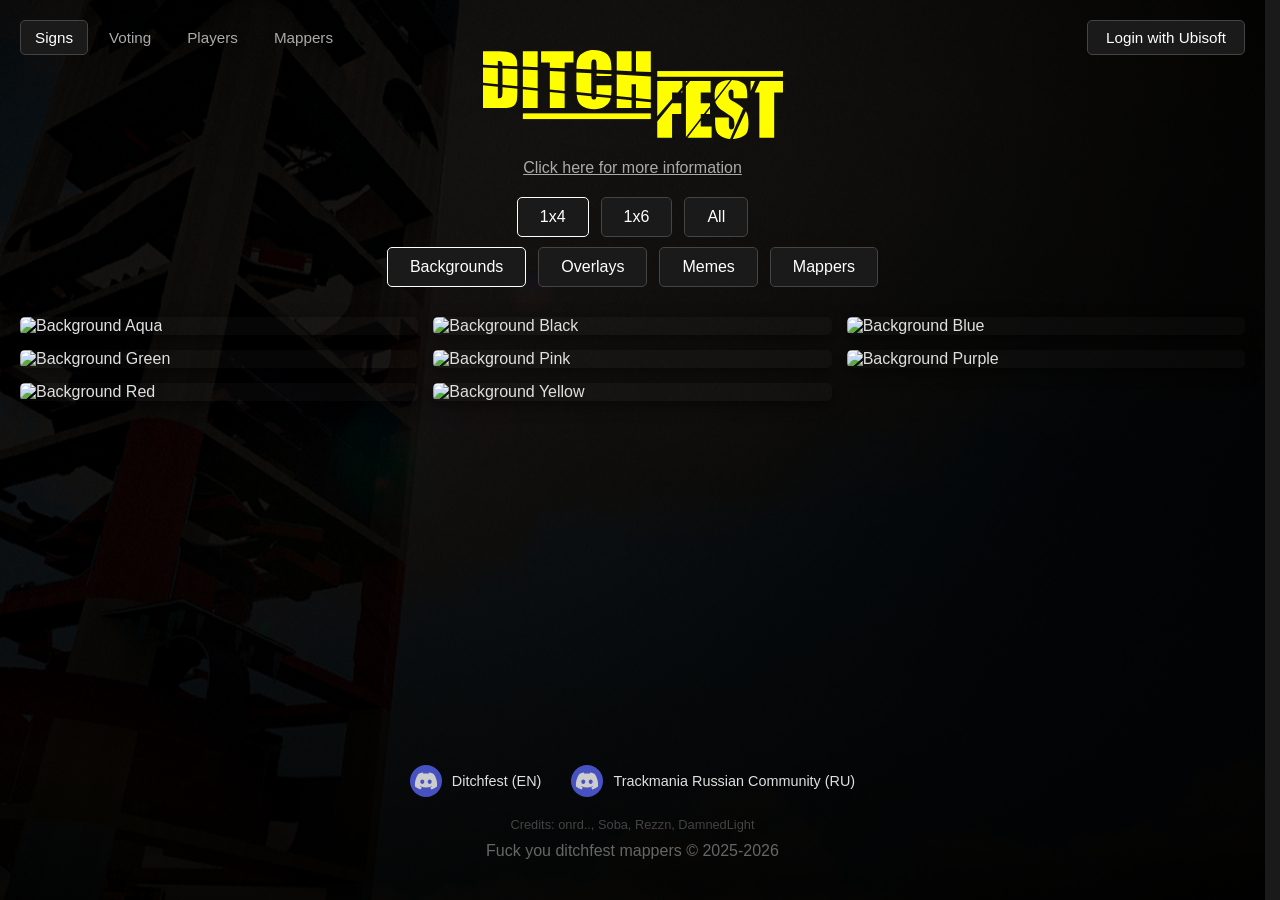
==== commit 1ed8ec77: "Fixed typo in developer credits in `index.html`." ====
--- a/index.html
+++ b/index.html
@@ -542,7 +542,7 @@
                                 <span>Trackmania Russian Community (RU)</span>
                         </a>
                 </div>
-                <p class="developer-info">Credits: onrd.., Soba, Rezzn, Damned_Light</p>
+                <p class="developer-info">Credits: onrd.., Soba, Rezzn, DamnedLight</p>
                 <div class="copyright">
                         Fuck you ditchfest mappers &copy; 2025-2026
                 </div>
--- a/css/style.css
+++ b/css/style.css
@@ -462,6 +462,44 @@
     background-color: #111;
 }
 
+/* Floating full-size preview of the hovered map thumbnail (js/voting.js).
+   Positioned via transform from the top-left corner of the viewport. */
+.map-preview {
+    position: fixed;
+    top: 0;
+    left: 0;
+    width: 420px;
+    max-width: 60vw;
+    padding: 4px;
+    background-color: #111;
+    border: 1px solid #444;
+    border-radius: 6px;
+    box-shadow: 0 8px 30px rgba(0, 0, 0, 0.7);
+    opacity: 0;
+    visibility: hidden;
+    transition: opacity 0.12s;
+    pointer-events: none;
+    z-index: 100;
+}
+
+.map-preview.visible {
+    opacity: 1;
+    visibility: visible;
+}
+
+.map-preview img {
+    display: block;
+    width: 100%;
+    height: auto;
+    border-radius: 3px;
+}
+
+@media (hover: hover) {
+    .map-thumb {
+        cursor: zoom-in;
+    }
+}
+
 .map-info {
     flex: 1;
     min-width: 0;
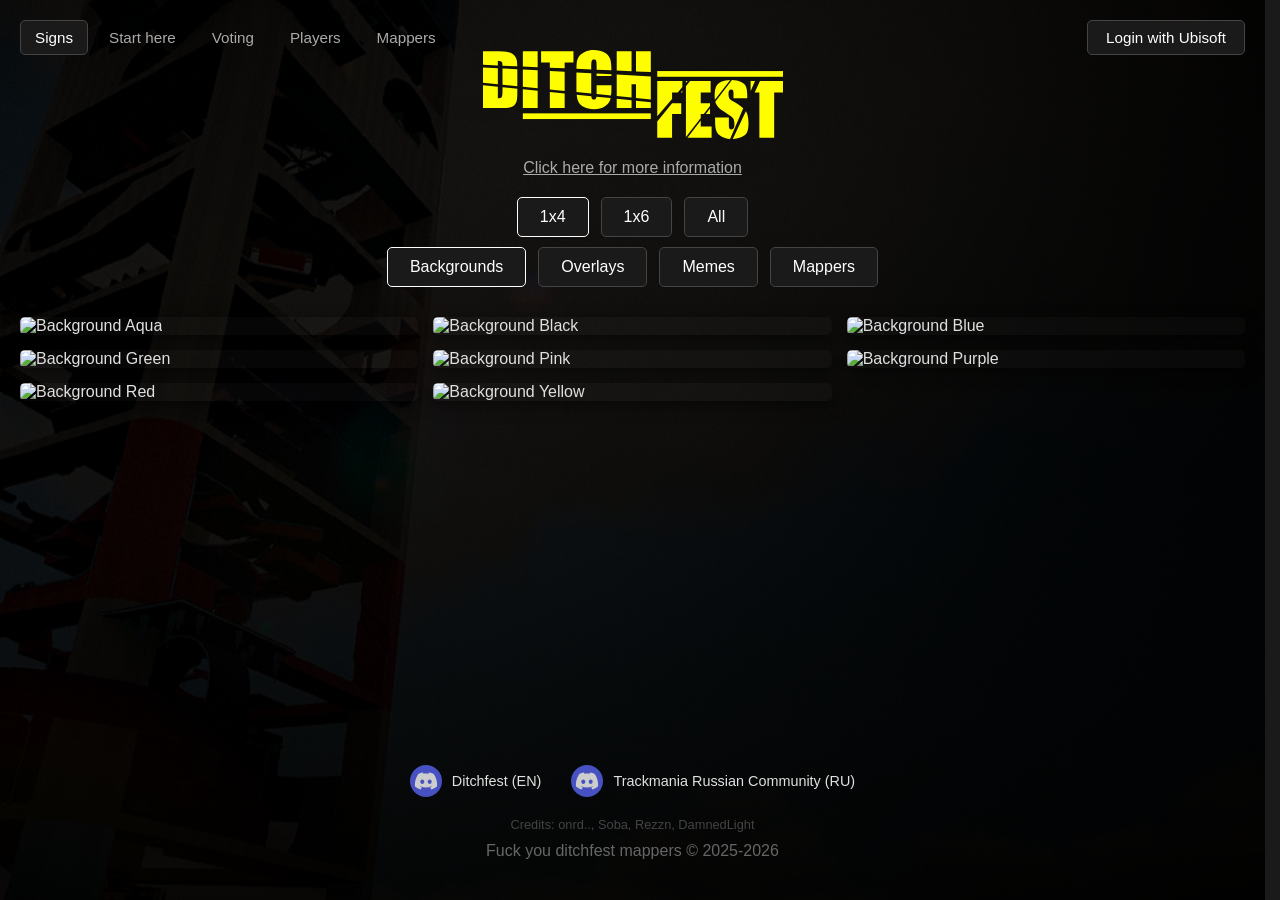
==== commit 67371629: "Add newcomer onboarding, mapper pages and achievements Voting used to happen in Discord; on the site" ====
--- a/index.html
+++ b/index.html
@@ -12,6 +12,7 @@
         <div class="content-wrapper">
                 <nav class="nav-bar">
                         <a href="index.html" class="nav-link active">Signs</a>
+                        <a href="onboarding.html" class="nav-link">Start here</a>
                         <a href="voting.html" class="nav-link">Voting</a>
                         <a href="top-players.html" class="nav-link">Players</a>
                         <a href="top-mappers.html" class="nav-link">Mappers</a>
--- a/css/style.css
+++ b/css/style.css
@@ -718,4 +718,379 @@
 
 .leaderboard th.lb-votes {
     text-align: right;
+}
+
+/* Whole leaderboard rows lead to the mapper page (js/mappers.js) */
+.lb-link {
+    cursor: pointer;
+}
+
+.lb-name {
+    color: #e0e0e0;
+    text-decoration: none;
+    border-bottom: 1px solid transparent;
+}
+
+.lb-link:hover .lb-name {
+    color: #fff;
+    border-bottom-color: #666;
+}
+
+/* --- Achievements (js/achievements.js: profile, mapper page, onboarding) --- */
+.ach-grid {
+    display: grid;
+    grid-template-columns: repeat(auto-fill, minmax(260px, 1fr));
+    gap: 10px;
+    margin: 16px 0;
+    text-align: left;
+}
+
+.ach-item {
+    display: flex;
+    align-items: center;
+    gap: 12px;
+    padding: 12px 14px;
+    border: 1px solid #333;
+    border-radius: 6px;
+    background-color: rgba(255, 255, 255, 0.02);
+}
+
+.ach-icon {
+    font-size: 1.6rem;
+    line-height: 1;
+    flex-shrink: 0;
+}
+
+.ach-body {
+    min-width: 0;
+}
+
+.ach-name {
+    color: #fff;
+    font-size: 0.95rem;
+}
+
+.ach-desc {
+    color: #888;
+    font-size: 0.8rem;
+    margin-top: 2px;
+}
+
+.ach-empty {
+    color: #777;
+    font-size: 0.9rem;
+    margin: 16px 0;
+}
+
+/* --- Mapper page (mapper.html) --- */
+#mapper-root {
+    max-width: 820px;
+    margin: 0 auto;
+}
+
+.mapper-card {
+    padding: 24px;
+    border: 1px solid #444;
+    border-radius: 8px;
+    background-color: rgba(255, 255, 255, 0.025);
+    box-shadow: 0 4px 15px rgba(0, 0, 0, 0.5);
+    text-align: center;
+}
+
+.mapper-name {
+    margin: 0;
+    color: #fff;
+    font-size: 1.8rem;
+    overflow-wrap: anywhere;
+}
+
+.mapper-stats {
+    display: flex;
+    justify-content: center;
+    flex-wrap: wrap;
+    gap: 32px;
+    margin-top: 20px;
+}
+
+.mapper-stat-value {
+    color: #fff;
+    font-size: 1.5rem;
+    font-weight: bold;
+}
+
+.mapper-stat-label {
+    color: #888;
+    font-size: 0.8rem;
+    text-transform: uppercase;
+    letter-spacing: 0.05em;
+}
+
+.mapper-id {
+    margin-top: 20px;
+    color: #555;
+    font-family: monospace;
+    font-size: 0.75rem;
+    overflow-wrap: anywhere;
+}
+
+.mapper-section {
+    color: #aaaaaa;
+    font-size: 0.85rem;
+    text-transform: uppercase;
+    letter-spacing: 0.05em;
+    margin: 32px 0 0 0;
+}
+
+.mapper-maps {
+    border: 1px solid #333;
+    border-radius: 6px;
+    background-color: rgba(255, 255, 255, 0.02);
+    margin-top: 16px;
+    overflow: hidden;
+}
+
+.map-votes {
+    flex-shrink: 0;
+    color: #e0e0e0;
+    font-size: 0.9rem;
+    font-weight: bold;
+    min-width: 56px;
+    text-align: right;
+}
+
+.mapper-back {
+    color: #888;
+    text-decoration: none;
+}
+
+.mapper-back:hover {
+    color: #fff;
+}
+
+/* --- Onboarding (onboarding.html) --- */
+#onboarding-root {
+    max-width: 900px;
+    margin: 0 auto;
+}
+
+.ob-card-panel {
+    max-width: 560px;
+    margin: 40px auto;
+    padding: 30px;
+    border: 1px solid #444;
+    border-radius: 8px;
+    background-color: rgba(255, 255, 255, 0.025);
+    box-shadow: 0 4px 15px rgba(0, 0, 0, 0.5);
+    text-align: center;
+}
+
+.ob-title {
+    color: #fff;
+    font-size: 1.6rem;
+    margin: 0 0 10px 0;
+}
+
+.ob-lead {
+    color: #aaaaaa;
+    font-size: 0.95rem;
+    line-height: 1.5;
+    margin: 0 0 20px 0;
+}
+
+.ob-note {
+    color: #e57373;
+    font-size: 0.85rem;
+}
+
+.ob-head {
+    display: flex;
+    align-items: center;
+    gap: 14px;
+    margin-bottom: 24px;
+}
+
+.ob-step {
+    color: #888;
+    font-size: 0.8rem;
+    white-space: nowrap;
+}
+
+.ob-bar {
+    flex: 1;
+    height: 6px;
+    border-radius: 3px;
+    background-color: #2a2a2a;
+    overflow: hidden;
+}
+
+.ob-bar-fill {
+    height: 100%;
+    background-color: #2e7d32;
+    transition: width 0.3s ease;
+}
+
+.ob-grid {
+    display: grid;
+    grid-template-columns: repeat(auto-fill, minmax(240px, 1fr));
+    gap: 12px;
+    margin: 20px 0 28px 0;
+}
+
+/* Each map is a button so it is keyboard-reachable; clicking anywhere on the
+   card is the like toggle. */
+.ob-map {
+    display: flex;
+    flex-direction: column;
+    padding: 0;
+    border: 1px solid #333;
+    border-radius: 6px;
+    background-color: rgba(255, 255, 255, 0.02);
+    color: inherit;
+    font: inherit;
+    text-align: left;
+    cursor: pointer;
+    overflow: hidden;
+    position: relative;
+    transition: border-color 0.15s, background-color 0.15s;
+}
+
+.ob-map:hover {
+    border-color: #666;
+    background-color: rgba(255, 255, 255, 0.05);
+}
+
+.ob-map.liked {
+    border-color: #2e7d32;
+    background-color: rgba(46, 125, 50, 0.15);
+}
+
+.ob-map:disabled {
+    opacity: 0.6;
+    cursor: default;
+}
+
+.ob-thumb {
+    width: 100%;
+    aspect-ratio: 16 / 9;
+    object-fit: cover;
+    background-color: #111;
+    display: block;
+}
+
+.ob-map-info {
+    padding: 10px 12px;
+    min-width: 0;
+}
+
+.ob-map-name {
+    color: #e0e0e0;
+    font-size: 0.95rem;
+    white-space: nowrap;
+    overflow: hidden;
+    text-overflow: ellipsis;
+}
+
+.ob-map-author {
+    color: #888;
+    font-size: 0.8rem;
+    white-space: nowrap;
+    overflow: hidden;
+    text-overflow: ellipsis;
+}
+
+.ob-mark {
+    position: absolute;
+    top: 8px;
+    right: 8px;
+    width: 28px;
+    height: 28px;
+    display: flex;
+    align-items: center;
+    justify-content: center;
+    border-radius: 50%;
+    background-color: rgba(0, 0, 0, 0.65);
+    border: 1px solid #444;
+    color: #fff;
+    font-size: 0.95rem;
+}
+
+.ob-map.liked .ob-mark {
+    background-color: #2e7d32;
+    border-color: #2e7d32;
+}
+
+.ob-controls {
+    display: flex;
+    align-items: center;
+    justify-content: center;
+    flex-wrap: wrap;
+    gap: 12px;
+    margin: 24px 0 40px 0;
+}
+
+.ob-controls .ob-next {
+    border-color: #2e7d32;
+    background-color: #2e7d32;
+}
+
+.ob-controls .ob-next:hover {
+    border-color: #fff;
+}
+
+.ob-controls .auth-btn:disabled {
+    opacity: 0.4;
+    cursor: default;
+}
+
+.ob-controls .auth-btn:disabled:hover {
+    border-color: #444;
+}
+
+.ob-later {
+    color: #888;
+    font-size: 0.85rem;
+    text-decoration: none;
+}
+
+.ob-later:hover {
+    color: #fff;
+}
+
+.ob-unlocked {
+    margin-top: 8px;
+    color: #81c784;
+    font-size: 0.8rem;
+    text-transform: uppercase;
+    letter-spacing: 0.08em;
+}
+
+.ob-card-panel .ach-item {
+    margin-top: 10px;
+    text-align: left;
+}
+
+/* --- Profile extras (achievements + shortcuts) --- */
+.profile-links {
+    display: flex;
+    flex-wrap: wrap;
+    justify-content: center;
+    gap: 10px;
+    margin-top: 24px;
+}
+
+/* The card gives every button a top margin; inside the row the gap does that. */
+.profile-links .auth-btn {
+    margin-top: 0;
+}
+
+.profile-section {
+    color: #aaaaaa;
+    font-size: 0.85rem;
+    text-transform: uppercase;
+    letter-spacing: 0.05em;
+    margin: 28px 0 0 0;
+}
+
+.profile-card .ach-grid {
+    grid-template-columns: 1fr;
 }
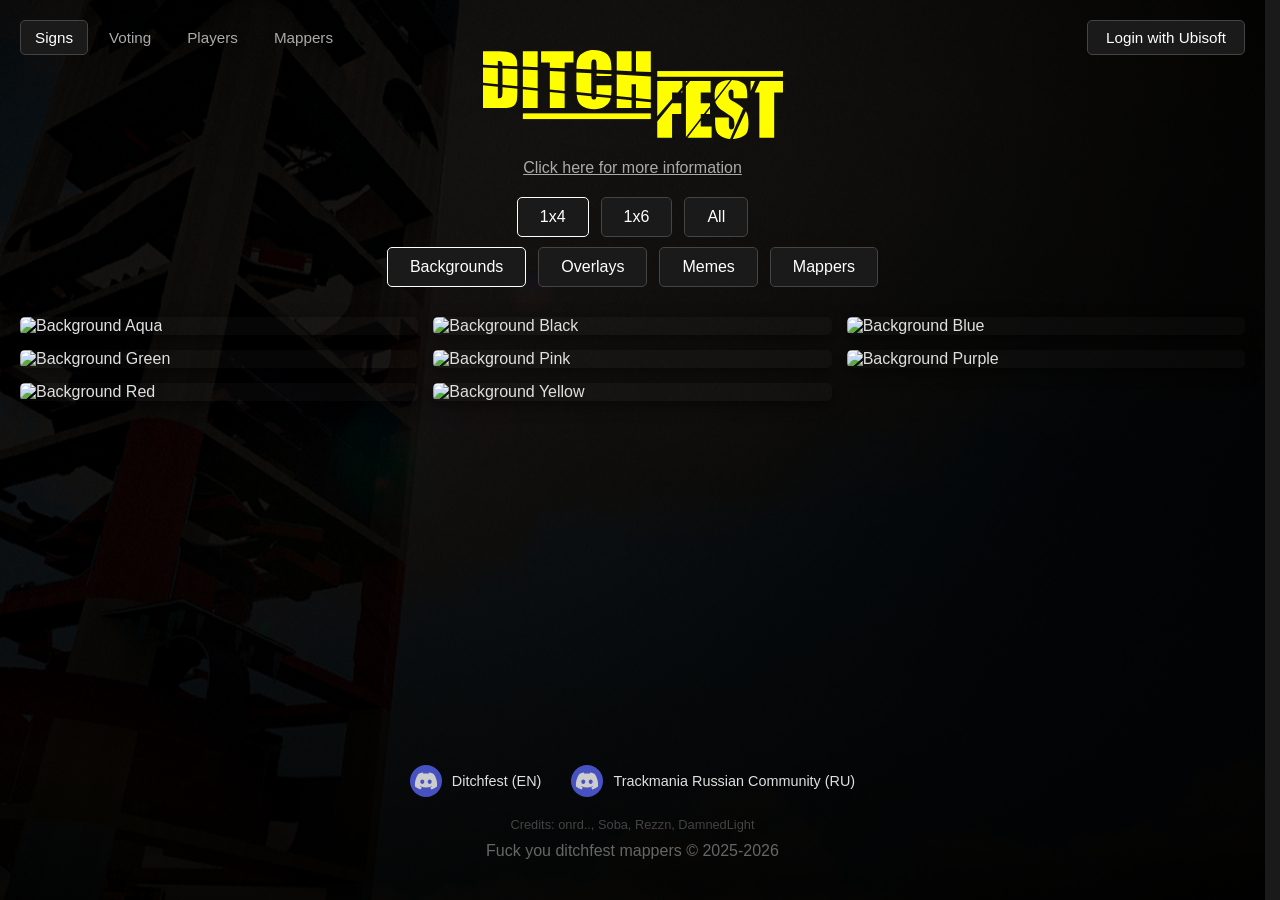
==== commit acfb77be: "Drop Start here from the nav bar Onboarding is reached from your own account page instead, where the" ====
--- a/index.html
+++ b/index.html
@@ -12,7 +12,6 @@
         <div class="content-wrapper">
                 <nav class="nav-bar">
                         <a href="index.html" class="nav-link active">Signs</a>
-                        <a href="onboarding.html" class="nav-link">Start here</a>
                         <a href="voting.html" class="nav-link">Voting</a>
                         <a href="top-players.html" class="nav-link">Players</a>
                         <a href="top-mappers.html" class="nav-link">Mappers</a>
--- a/css/style.css
+++ b/css/style.css
@@ -322,59 +322,6 @@
 
 .discord-link-item:hover .discord-icon {
     opacity: 1;
-}
-
-.profile-card {
-    max-width: 480px;
-    margin: 40px auto;
-    padding: 30px;
-    background-color: rgba(255, 255, 255, 0.025);
-    border: 1px solid #444;
-    border-radius: 8px;
-    box-shadow: 0 4px 15px rgba(0, 0, 0, 0.5);
-    text-align: center;
-}
-
-.profile-title {
-    margin-top: 0;
-    color: #fff;
-    font-size: 1.5rem;
-}
-
-.profile-hint {
-    color: #aaaaaa;
-    margin-bottom: 24px;
-}
-
-.profile-row {
-    display: flex;
-    justify-content: space-between;
-    align-items: center;
-    gap: 16px;
-    padding: 12px 0;
-    border-bottom: 1px solid #333;
-    text-align: left;
-}
-
-.profile-label {
-    color: #aaaaaa;
-    font-size: 0.9rem;
-}
-
-.profile-value {
-    color: #e0e0e0;
-    overflow: hidden;
-    text-overflow: ellipsis;
-    white-space: nowrap;
-}
-
-.profile-mono {
-    font-family: monospace;
-    font-size: 0.85rem;
-}
-
-.profile-card .auth-btn {
-    margin-top: 24px;
 }
 
 /* --- Voting: collapsible groups per Ditchfest number --- */
@@ -746,6 +693,7 @@
 }
 
 .ach-item {
+    position: relative;
     display: flex;
     align-items: center;
     gap: 12px;
@@ -753,6 +701,36 @@
     border: 1px solid #333;
     border-radius: 6px;
     background-color: rgba(255, 255, 255, 0.02);
+}
+
+/* Not earned yet. Drained of colour but fully opaque — a locked badge should
+   read as "still to get", not as disabled UI you can barely see. */
+.ach-item.locked {
+    filter: grayscale(1);
+    border-style: dashed;
+}
+
+.ach-item.locked .ach-name {
+    color: #999;
+}
+
+/* Unlock condition on hover (data-hint is set in js/achievements.js) */
+.ach-item[data-hint]:hover::after {
+    content: attr(data-hint);
+    position: absolute;
+    left: 0;
+    right: 0;
+    bottom: calc(100% + 6px);
+    padding: 8px 10px;
+    background-color: #111;
+    border: 1px solid #444;
+    border-radius: 5px;
+    color: #e0e0e0;
+    font-size: 0.8rem;
+    line-height: 1.35;
+    box-shadow: 0 8px 24px rgba(0, 0, 0, 0.7);
+    pointer-events: none;
+    z-index: 50;
 }
 
 .ach-icon {
@@ -1069,28 +1047,30 @@
     text-align: left;
 }
 
-/* --- Profile extras (achievements + shortcuts) --- */
-.profile-links {
+/* Shown only when you open your own account page (js/mapper.js) */
+.mapper-owner {
+    margin-top: 24px;
+    padding-top: 20px;
+    border-top: 1px solid #333;
+}
+
+.mapper-you {
+    color: #888;
+    font-size: 0.8rem;
+    text-transform: uppercase;
+    letter-spacing: 0.05em;
+    margin-bottom: 14px;
+}
+
+.mapper-owner-actions {
     display: flex;
     flex-wrap: wrap;
+    align-items: center;
     justify-content: center;
     gap: 10px;
-    margin-top: 24px;
-}
-
-/* The card gives every button a top margin; inside the row the gap does that. */
-.profile-links .auth-btn {
+}
+
+/* The badge is a standalone block elsewhere; in this row the gap spaces it. */
+.mapper-owner-actions .admin-badge {
     margin-top: 0;
-}
-
-.profile-section {
-    color: #aaaaaa;
-    font-size: 0.85rem;
-    text-transform: uppercase;
-    letter-spacing: 0.05em;
-    margin: 28px 0 0 0;
-}
-
-.profile-card .ach-grid {
-    grid-template-columns: 1fr;
 }
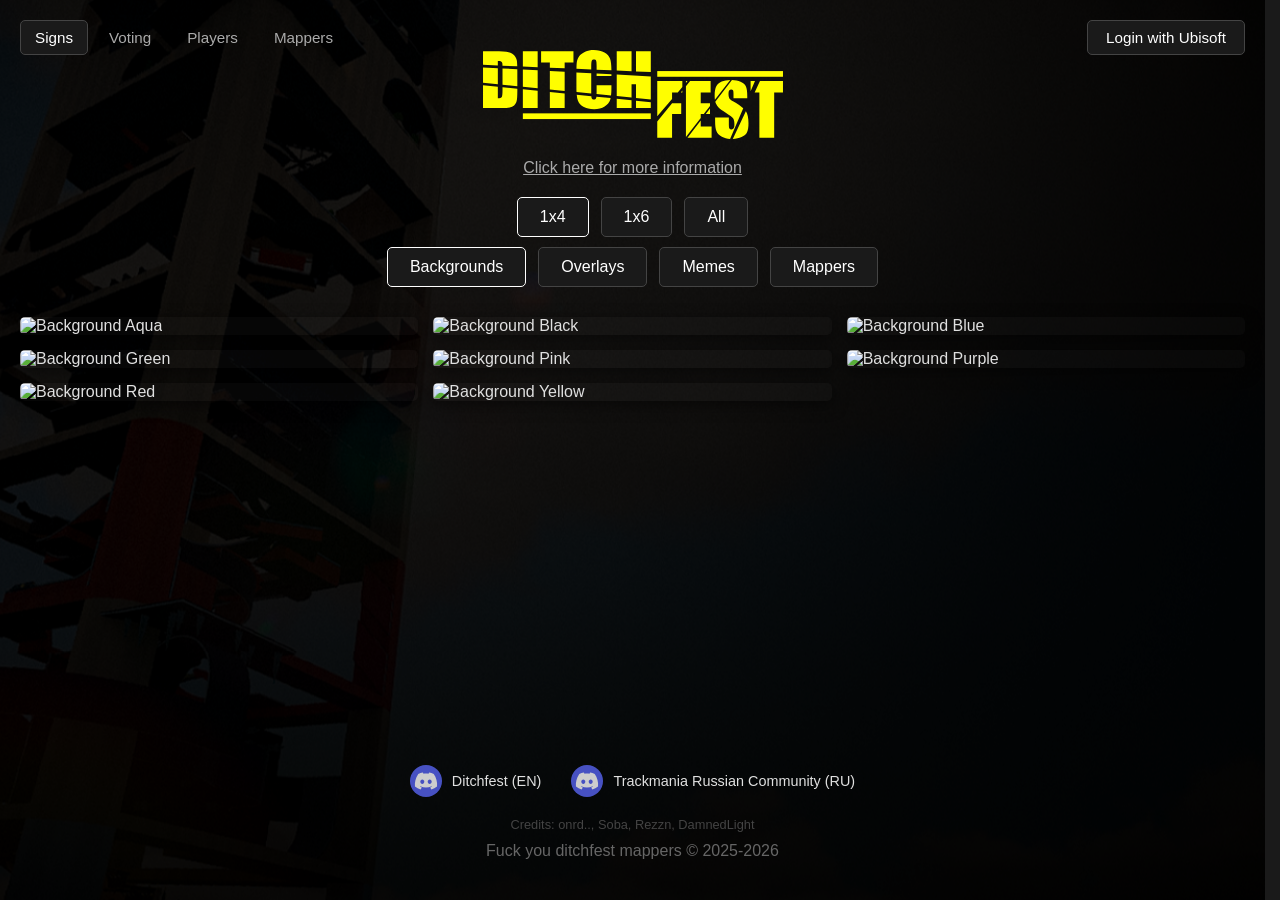
==== commit c59b184e: "Refactor the frontend onto shared core and layout modules Every page carried its own copy of the nav" ====
--- a/index.html
+++ b/index.html
@@ -10,18 +10,8 @@
 
 <body>
         <div class="content-wrapper">
-                <nav class="nav-bar">
-                        <a href="index.html" class="nav-link active">Signs</a>
-                        <a href="voting.html" class="nav-link">Voting</a>
-                        <a href="top-players.html" class="nav-link">Players</a>
-                        <a href="top-mappers.html" class="nav-link">Mappers</a>
-                </nav>
-                <div class="auth-bar" id="auth-bar"></div>
-                <div class="logo-container">
-                        <a href="index.html">
-                                <img src="res/DitchFest_logo.svg" alt="Ditchfest Signs" class="main-logo">
-                        </a>
-                </div>
+                <!-- Nav, auth widget and logo are rendered by js/layout.js -->
+                <div id="site-header"></div>
 
         <div class="accordion">
                 <p class="accordion-toggle">Click here for more information</p>
@@ -531,24 +521,10 @@
         <div class="notification" id="notification">URL copied to clipboard!</div>
 	</div>
 
-        <footer>
-                <div class="discord-links">
-                        <a href="https://discord.gg/VWaTmrXmh5" target="_blank" class="discord-link-item">
-                                <img src="res/discord-sign-logo.svg" alt="Ditchfest" class="discord-icon">
-                                <span>Ditchfest (EN)</span>
-                        </a>
-                        <a href="https://discord.gg/TaPZBp7mTS" target="_blank" class="discord-link-item">
-                                <img src="res/discord-sign-logo.svg" alt="Trackmania Russian Community" class="discord-icon">
-                                <span>Trackmania Russian Community (RU)</span>
-                        </a>
-                </div>
-                <p class="developer-info">Credits: onrd.., Soba, Rezzn, DamnedLight</p>
-                <div class="copyright">
-                        Fuck you ditchfest mappers &copy; 2025-2026
-                </div>
-        </footer>
+        <footer id="site-footer"></footer>
+        <script src="./js/core.js"></script>
+        <script src="./js/layout.js"></script>
         <script src="./js/background.js"></script>
-        <script src="./js/auth.js"></script>
         <script src="./js/script.js"></script>
 </body>
 
--- a/css/style.css
+++ b/css/style.css
@@ -703,15 +703,48 @@
     background-color: rgba(255, 255, 255, 0.02);
 }
 
-/* Not earned yet. Drained of colour but fully opaque — a locked badge should
-   read as "still to get", not as disabled UI you can barely see. */
+/* Earned: green, the same colour a cast vote uses elsewhere on the site. */
+.ach-item.earned {
+    border-color: #2e7d32;
+    background-color: rgba(46, 125, 50, 0.12);
+}
+
+/* Not earned yet. Fully opaque — a locked badge should read as "still to get",
+   not as disabled UI you can barely see — but flat, dashed and colourless so it
+   cannot be mistaken for an earned one at a glance. */
 .ach-item.locked {
-    filter: grayscale(1);
     border-style: dashed;
+    border-color: #3a3a3a;
+    background-color: rgba(0, 0, 0, 0.35);
+}
+
+/* Only the emoji is desaturated; greying the whole card would drag the tooltip
+   down with it. */
+.ach-item.locked .ach-icon {
+    filter: grayscale(1) brightness(0.8);
 }
 
 .ach-item.locked .ach-name {
-    color: #999;
+    color: #8a8a8a;
+}
+
+.ach-item.locked .ach-desc {
+    color: #5c5c5c;
+}
+
+.ach-status {
+    margin-top: 5px;
+    font-size: 0.7rem;
+    text-transform: uppercase;
+    letter-spacing: 0.08em;
+}
+
+.ach-item.earned .ach-status {
+    color: #81c784;
+}
+
+.ach-item.locked .ach-status {
+    color: #6b6b6b;
 }
 
 /* Unlock condition on hover (data-hint is set in js/achievements.js) */
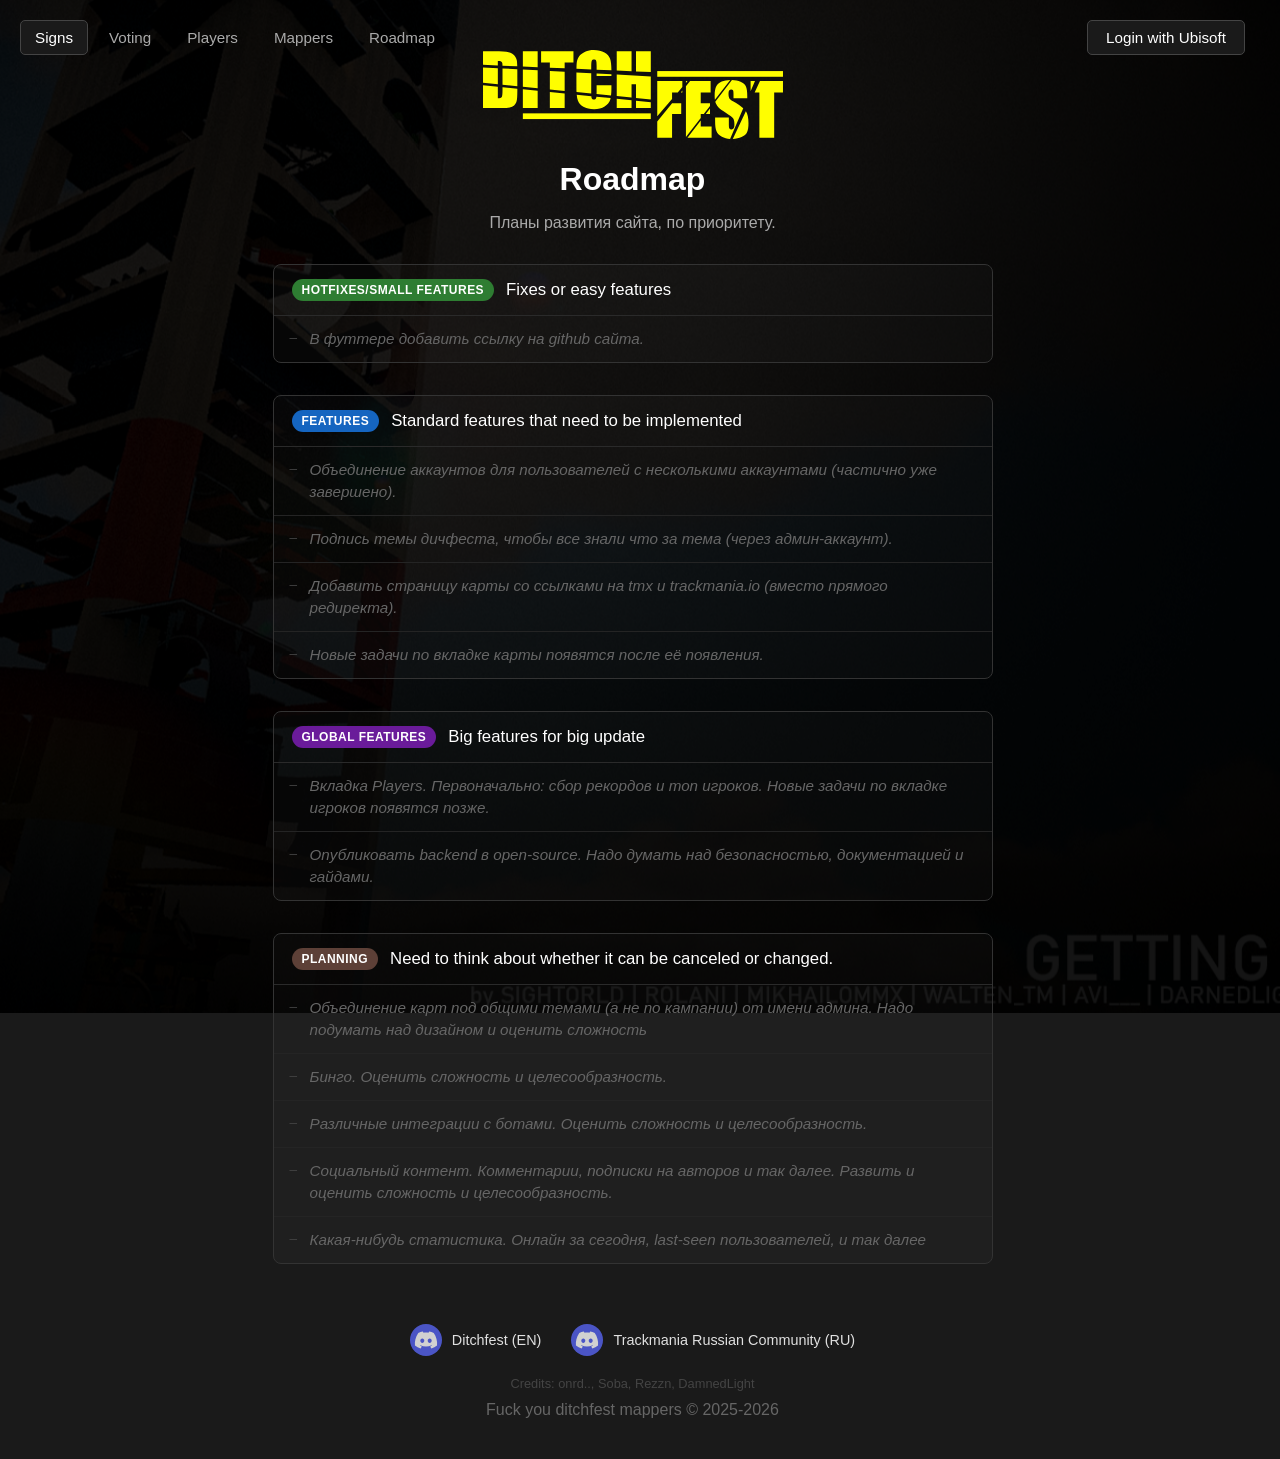
==== commit 17f5008f: "small updates" ====
--- a/index.html
+++ b/index.html
@@ -5,527 +5,75 @@
         <meta charset="UTF-8">
         <meta name="viewport" content="width=device-width, initial-scale=1.0">
         <title>Ditchfest Signs</title>
+        <link rel="icon" href="./res/favicon.svg" type="image/svg+xml">
+        <link rel="icon" href="./res/favicon.svg" type="image/svg+xml">
         <link rel="stylesheet" href="./css/style.css">
 </head>
 
 <body>
-        <div class="content-wrapper">
-                <!-- Nav, auth widget and logo are rendered by js/layout.js -->
-                <div id="site-header"></div>
+<div class="content-wrapper">
+        <!-- Nav, auth widget and logo are rendered by js/layout.js -->
+        <div id="site-header"></div>
 
-        <div class="accordion">
-                <p class="accordion-toggle">Click here for more information</p>
-                <div class="accordion-content">
-                        <p class="subtitle">Click on any image to copy its URL to clipboard</p>
-                        <p class="subtitle">Кликните на любое изображение, чтобы скопировать его URL в буффер обмена</p>
-                        <p class="subtitle">Если картинки не загружаются, то, скорее-всего, это вина dashmap.live</p>
-                </div>
+        <div id="roadmap-root">
+                <h1 class="page-title" style="text-align: center;">Roadmap</h1>
+                <p class="subtitle">Планы развития сайта, по приоритету.</p>
+
+                <section class="roadmap-group">
+                        <h2 class="roadmap-heading">
+                                <span class="roadmap-badge roadmap-badge-short">Hotfixes/Small features</span>
+                                <span class="roadmap-heading-text">Fixes or easy features</span>
+                        </h2>
+                        <ul class="roadmap-list">
+                                <li class="roadmap-item muted">В футтере добавить ссылку на github сайта.</li>
+                        </ul>
+                </section>
+
+                <section class="roadmap-group">
+                        <h2 class="roadmap-heading">
+                                <span class="roadmap-badge roadmap-badge-mid">Features</span>
+                                <span class="roadmap-heading-text">Standard features that need to be implemented</span>
+                        </h2>
+                        <ul class="roadmap-list">
+                                <li class="roadmap-item muted">Объединение аккаунтов для пользователей с несколькими аккаунтами (частично уже завершено). </li>
+                                <li class="roadmap-item muted">Подпись темы дичфеста, чтобы все знали что за тема (через админ-аккаунт). </li>
+                                <li class="roadmap-item muted">Добавить страницу карты со ссылками на tmx и trackmania.io (вместо прямого редиректа).</li>
+                                <li class="roadmap-item muted">Новые задачи по вкладке карты появятся после её появления. </li>
+                        </ul>
+                </section>
+
+                <section class="roadmap-group">
+                        <h2 class="roadmap-heading">
+                                <span class="roadmap-badge roadmap-badge-long">Global features</span>
+                                <span class="roadmap-heading-text">Big features for big update</span>
+                        </h2>
+                        <ul class="roadmap-list">
+                                <li class="roadmap-item muted">Вкладка Players. Первоначально: сбор рекордов и топ игроков. Новые задачи по вкладке игроков появятся позже. </li>
+                                <li class="roadmap-item muted">Опубликовать backend в open-source. Надо думать над безопасностью, документацией и гайдами. </li>
+                        </ul>
+                </section>
+
+                <section class="roadmap-group">
+                        <h2 class="roadmap-heading">
+                                <span class="roadmap-badge roadmap-badge-plan">Planning</span>
+                                <span class="roadmap-heading-text">Need to think about whether it can be canceled or changed.</span>
+                        </h2>
+                        <ul class="roadmap-list">
+                                <li class="roadmap-item muted">Объединение карт под общими темами (а не по кампании) от имени админа. Надо подумать над дизайном и оценить сложность </li>
+                                <li class="roadmap-item muted">Бинго. Оценить сложность и целесообразность. </li>
+                                <li class="roadmap-item muted">Различные интеграции с ботами. Оценить сложность и целесообразность. </li>
+                                <li class="roadmap-item muted">Социальный контент. Комментарии, подписки на авторов и так далее. Развить и оценить сложность и целесообразность. </li>
+                                <li class="roadmap-item muted">Какая-нибудь статистика. Онлайн за сегодня, last-seen пользователей, и так далее </li>
+                        </ul>
+                </section>
         </div>
+</div>
 
-        <!-- Level 1 Filter Buttons -->
-        <div class="filter-buttons top-level">
-                <button class="filter-btn top-btn active" data-top-filter="1x4">1x4</button>
-                <button class="filter-btn top-btn" data-top-filter="1x6">1x6</button>
-                <button class="filter-btn top-btn" data-top-filter="all">All</button>
-        </div>
+<footer id="site-footer"></footer>
 
-        <!-- Level 2 Filter Buttons -->
-        <div class="filter-buttons bottom-level" id="filters-1x4">
-                <button class="filter-btn active" data-filter="backgrounds">Backgrounds</button>
-                <button class="filter-btn" data-filter="overlays">Overlays</button>
-                <button class="filter-btn" data-filter="memes">Memes</button>
-                <button class="filter-btn" data-filter="mappers">Mappers</button>
-        </div>
-        <div class="filter-buttons bottom-level" id="filters-1x6" style="display: none;">
-                <button class="filter-btn" data-filter="ditchfest">Ditchfest</button>
-        </div>
-        <div class="gallery">
-                <!-- Backgrounds -->
-                <!-- Aqua -->
-                <div class="image-container" data-type="backgrounds"
-                        data-src="https://download.dashmap.live/e62622c9-7005-4b0e-a781-5e8a6c7c000f/df_background_aqua.jpg">
-                        <img src="https://download.dashmap.live/e62622c9-7005-4b0e-a781-5e8a6c7c000f/df_background_aqua.jpg"
-                                alt="Background Aqua">
-                </div>
-                <!-- Black -->
-                <div class="image-container" data-type="backgrounds"
-                        data-src="https://download.dashmap.live/e62622c9-7005-4b0e-a781-5e8a6c7c000f/df_background_black.jpg">
-                        <img src="https://download.dashmap.live/e62622c9-7005-4b0e-a781-5e8a6c7c000f/df_background_black.jpg"
-                                alt="Background Black">
-                </div>
-                <!-- Blue -->
-                <div class="image-container" data-type="backgrounds"
-                        data-src="https://download.dashmap.live/e62622c9-7005-4b0e-a781-5e8a6c7c000f/df_background_blue.jpg">
-                        <img src="https://download.dashmap.live/e62622c9-7005-4b0e-a781-5e8a6c7c000f/df_background_blue.jpg"
-                                alt="Background Blue">
-                </div>
-                <!-- Green -->
-                <div class="image-container" data-type="backgrounds"
-                        data-src="https://download.dashmap.live/e62622c9-7005-4b0e-a781-5e8a6c7c000f/df_background_green.jpg">
-                        <img src="https://download.dashmap.live/e62622c9-7005-4b0e-a781-5e8a6c7c000f/df_background_green.jpg"
-                                alt="Background Green">
-                </div>
-                <!-- Pink -->
-                <div class="image-container" data-type="backgrounds"
-                        data-src="https://download.dashmap.live/e10286e7-31dd-4127-bdf2-f092fd4e2887/df_background_pink.jpg">
-                        <img src="https://download.dashmap.live/e10286e7-31dd-4127-bdf2-f092fd4e2887/df_background_pink.jpg"
-                                alt="Background Pink">
-                </div>
-                <!-- Purple -->
-                <div class="image-container" data-type="backgrounds"
-                        data-src="https://download.dashmap.live/e62622c9-7005-4b0e-a781-5e8a6c7c000f/df_background_purple.jpg">
-                        <img src="https://download.dashmap.live/e62622c9-7005-4b0e-a781-5e8a6c7c000f/df_background_purple.jpg"
-                                alt="Background Purple">
-                </div>
-                <!-- Red -->
-                <div class="image-container" data-type="backgrounds"
-                        data-src="https://download.dashmap.live/e62622c9-7005-4b0e-a781-5e8a6c7c000f/df_background_red.jpg">
-                        <img src="https://download.dashmap.live/e62622c9-7005-4b0e-a781-5e8a6c7c000f/df_background_red.jpg"
-                                alt="Background Red">
-                </div>
-                <!-- Yellow -->
-                <div class="image-container" data-type="backgrounds"
-                        data-src="https://download.dashmap.live/e62622c9-7005-4b0e-a781-5e8a6c7c000f/df_background_yellow.jpg">
-                        <img src="https://download.dashmap.live/e62622c9-7005-4b0e-a781-5e8a6c7c000f/df_background_yellow.jpg"
-                                alt="Background Yellow">
-                </div>
-
-                <!-- Ditchfest 6x1 -->
-                <!-- Aqua -->
-                <div class="image-container" data-type="ditchfest"
-                        data-src="https://download.dashmap.live/e10286e7-31dd-4127-bdf2-f092fd4e2887/df_6x1_blank_aqua.jpg">
-                        <img src="https://download.dashmap.live/e10286e7-31dd-4127-bdf2-f092fd4e2887/df_6x1_blank_aqua.jpg"
-                                alt="Ditchfest Aqua">
-                </div>
-                <!-- Black -->
-                <div class="image-container" data-type="ditchfest"
-                        data-src="https://download.dashmap.live/e10286e7-31dd-4127-bdf2-f092fd4e2887/df_6x1_blank_black.jpg">
-                        <img src="https://download.dashmap.live/e10286e7-31dd-4127-bdf2-f092fd4e2887/df_6x1_blank_black.jpg"
-                                alt="Ditchfest Black">
-                </div>
-                <!-- Blue -->
-                <div class="image-container" data-type="ditchfest"
-                        data-src="https://download.dashmap.live/e10286e7-31dd-4127-bdf2-f092fd4e2887/df_6x1_blank_blue.jpg">
-                        <img src="https://download.dashmap.live/e10286e7-31dd-4127-bdf2-f092fd4e2887/df_6x1_blank_blue.jpg"
-                                alt="Ditchfest Blue">
-                </div>
-                <!-- Green -->
-                <div class="image-container" data-type="ditchfest"
-                        data-src="https://download.dashmap.live/e10286e7-31dd-4127-bdf2-f092fd4e2887/df_6x1_blank_green.jpg">
-                        <img src="https://download.dashmap.live/e10286e7-31dd-4127-bdf2-f092fd4e2887/df_6x1_blank_green.jpg"
-                                alt="Ditchfest Green">
-                </div>
-                <!-- Pink -->
-                <div class="image-container" data-type="ditchfest"
-                        data-src="https://download.dashmap.live/e10286e7-31dd-4127-bdf2-f092fd4e2887/df_6x1_blank_pink.jpg">
-                        <img src="https://download.dashmap.live/e10286e7-31dd-4127-bdf2-f092fd4e2887/df_6x1_blank_pink.jpg"
-                                alt="Ditchfest Pink">
-                </div>
-                <!-- Purple -->
-                <div class="image-container" data-type="ditchfest"
-                        data-src="https://download.dashmap.live/e10286e7-31dd-4127-bdf2-f092fd4e2887/df_6x1_blank_purple.jpg">
-                        <img src="https://download.dashmap.live/e10286e7-31dd-4127-bdf2-f092fd4e2887/df_6x1_blank_purple.jpg"
-                                alt="Ditchfest Purple">
-                </div>
-                <!-- Red -->
-                <div class="image-container" data-type="ditchfest"
-                        data-src="https://download.dashmap.live/e10286e7-31dd-4127-bdf2-f092fd4e2887/df_6x1_blank_red.jpg">
-                        <img src="https://download.dashmap.live/e10286e7-31dd-4127-bdf2-f092fd4e2887/df_6x1_blank_red.jpg"
-                                alt="Ditchfest Red">
-                </div>
-                <!-- Yellow -->
-                <div class="image-container" data-type="ditchfest"
-                        data-src="https://download.dashmap.live/e10286e7-31dd-4127-bdf2-f092fd4e2887/df_6x1_blank_yellow.jpg">
-                        <img src="https://download.dashmap.live/e10286e7-31dd-4127-bdf2-f092fd4e2887/df_6x1_blank_yellow.jpg"
-                                alt="Ditchfest Yellow">
-                </div>
-
-                <!-- Overlays -->
-                <!-- Right -->
-                <div class="image-container" data-type="overlays"
-                        data-src="https://download.dashmap.live/e62622c9-7005-4b0e-a781-5e8a6c7c000f/df_right.png"><img
-                                src="https://download.dashmap.live/e62622c9-7005-4b0e-a781-5e8a6c7c000f/df_right.png"
-                                alt="Overlay Right"></div>
-                <!-- Left -->
-                <div class="image-container" data-type="overlays"
-                        data-src="https://download.dashmap.live/e62622c9-7005-4b0e-a781-5e8a6c7c000f/df_left.png"><img
-                                src="https://download.dashmap.live/e62622c9-7005-4b0e-a781-5e8a6c7c000f/df_left.png"
-                                alt="Overlay Left"></div>
-                <!-- Up -->
-                <div class="image-container" data-type="overlays"
-                        data-src="https://download.dashmap.live/e62622c9-7005-4b0e-a781-5e8a6c7c000f/df_up.png"><img
-                                src="https://download.dashmap.live/e62622c9-7005-4b0e-a781-5e8a6c7c000f/df_up.png"
-                                alt="Overlay Up"></div>
-                <!-- Down -->
-                <div class="image-container" data-type="overlays"
-                        data-src="https://download.dashmap.live/e62622c9-7005-4b0e-a781-5e8a6c7c000f/df_down.png"><img
-                                src="https://download.dashmap.live/e62622c9-7005-4b0e-a781-5e8a6c7c000f/df_down.png"
-                                alt="Overlay Down"></div>
-                <!-- Up Right -->
-                <div class="image-container" data-type="overlays"
-                        data-src="https://download.dashmap.live/e62622c9-7005-4b0e-a781-5e8a6c7c000f/df_upright.png">
-                        <img src="https://download.dashmap.live/e62622c9-7005-4b0e-a781-5e8a6c7c000f/df_upright.png"
-                                alt="Overlay Up Right">
-                </div>
-                <!-- Up Left -->
-                <div class="image-container" data-type="overlays"
-                        data-src="https://download.dashmap.live/e62622c9-7005-4b0e-a781-5e8a6c7c000f/df_upleft.png"><img
-                                src="https://download.dashmap.live/e62622c9-7005-4b0e-a781-5e8a6c7c000f/df_upleft.png"
-                                alt="Overlay Up Left"></div>
-                <!-- Down Left -->
-                <div class="image-container" data-type="overlays"
-                        data-src="https://download.dashmap.live/e62622c9-7005-4b0e-a781-5e8a6c7c000f/df_downleft.png">
-                        <img src="https://download.dashmap.live/e62622c9-7005-4b0e-a781-5e8a6c7c000f/df_downleft.png"
-                                alt="Overlay Down Left">
-                </div>
-                <!-- Down Right -->
-                <div class="image-container" data-type="overlays"
-                        data-src="https://download.dashmap.live/e62622c9-7005-4b0e-a781-5e8a6c7c000f/df_downright.png">
-                        <img src="https://download.dashmap.live/e62622c9-7005-4b0e-a781-5e8a6c7c000f/df_downright.png"
-                                alt="Overlay Down Right">
-                </div>
-                <!-- Warning -->
-                <div class="image-container" data-type="overlays"
-                        data-src="https://download.dashmap.live/e62622c9-7005-4b0e-a781-5e8a6c7c000f/df_warning.png">
-                        <img src="https://download.dashmap.live/e62622c9-7005-4b0e-a781-5e8a6c7c000f/df_warning.png"
-                                alt="Overlay Warning">
-                </div>
-
-                <!-- Memes -->
-                <!-- Logo -->
-                <div class="image-container" data-type="memes"
-                        data-src="https://download.dashmap.live/e62622c9-7005-4b0e-a781-5e8a6c7c000f/df_logo.png"><img
-                                src="https://download.dashmap.live/e62622c9-7005-4b0e-a781-5e8a6c7c000f/df_logo.png"
-                                alt="Overlay Logo"></div>
-                <!-- Smirk cat -->
-                <div class="image-container" data-type="memes"
-                        data-src="https://download.dashmap.live/e62622c9-7005-4b0e-a781-5e8a6c7c000f/df_smirk.png"><img
-                                src="https://download.dashmap.live/e62622c9-7005-4b0e-a781-5e8a6c7c000f/df_smirk.png"
-                                alt="Overlay Smirk cat"></div>
-                <!-- Death -->
-                <div class="image-container" data-type="memes"
-                        data-src="https://download.dashmap.live/e62622c9-7005-4b0e-a781-5e8a6c7c000f/df_death.png"><img
-                                src="https://download.dashmap.live/e62622c9-7005-4b0e-a781-5e8a6c7c000f/df_death.png"
-                                alt="Overlay Death"></div>
-                <!-- Raytem why -->
-                <div class="image-container" data-type="memes"
-                        data-src="https://download.dashmap.live/e62622c9-7005-4b0e-a781-5e8a6c7c000f/df_raytemwhy.png">
-                        <img src="https://download.dashmap.live/e62622c9-7005-4b0e-a781-5e8a6c7c000f/df_raytemwhy.png"
-                                alt="Overlay Raytem why">
-                </div>
-                <!-- Pizda coming -->
-                <div class="image-container" data-type="memes"
-                        data-src="https://download.dashmap.live/e62622c9-7005-4b0e-a781-5e8a6c7c000f/tm_pizda.png"><img
-                                src="https://download.dashmap.live/e62622c9-7005-4b0e-a781-5e8a6c7c000f/tm_pizda.png"
-                                alt="Pizda"></div>
-                <!-- Planes 1 -->
-                <div class="image-container" data-type="memes"
-                        data-src="https://download.dashmap.live/e62622c9-7005-4b0e-a781-5e8a6c7c000f/df_planes.png"><img
-                                src="https://download.dashmap.live/e62622c9-7005-4b0e-a781-5e8a6c7c000f/df_planes.png"
-                                alt="Planes 1"></div>
-                <!-- Planes 2 -->
-                <div class="image-container" data-type="memes"
-                        data-src="https://download.dashmap.live/e62622c9-7005-4b0e-a781-5e8a6c7c000f/df_planes2.png">
-                        <img src="https://download.dashmap.live/e62622c9-7005-4b0e-a781-5e8a6c7c000f/df_planes2.png"
-                                alt="Planes 2">
-                </div>
-                <!-- PID Mapper-->
-                <div class="image-container" data-type="memes"
-                        data-src="https://download.dashmap.live/e62622c9-7005-4b0e-a781-5e8a6c7c000f/df_default_mapper.png">
-                        <img src="https://download.dashmap.live/e62622c9-7005-4b0e-a781-5e8a6c7c000f/df_default_mapper.png"
-                                alt="PID Mapper">
-                </div>
-                <!-- Marketing-->
-                <div class="image-container" data-type="memes"
-                        data-src="https://download.dashmap.live/e62622c9-7005-4b0e-a781-5e8a6c7c000f/df_marketing2.png">
-                        <img src="https://download.dashmap.live/e62622c9-7005-4b0e-a781-5e8a6c7c000f/df_marketing2.png"
-                                alt="Marketing">
-                </div>
-		<!-- Chickens! -->
-                <div class="image-container" data-type="memes"
-                        data-src="https://download.dashmap.live/e62622c9-7005-4b0e-a781-5e8a6c7c000f/df_chickens.png">
-                        <img src="https://download.dashmap.live/e62622c9-7005-4b0e-a781-5e8a6c7c000f/df_chickens.png"
-                                alt="Chickens">
-                </div>
-                <!-- Theme like map -->
-                <div class="image-container" data-type="memes"
-                        data-src="https://download.dashmap.live/e62622c9-7005-4b0e-a781-5e8a6c7c000f/df_shit_theme2.png">
-                        <img src="https://download.dashmap.live/e62622c9-7005-4b0e-a781-5e8a6c7c000f/df_shit_theme2.png"
-                                alt="Theme like map">
-                </div>
-                <!-- Join DF -->
-                <div class="image-container" data-type="memes"
-                        data-src="https://download.dashmap.live/e62622c9-7005-4b0e-a781-5e8a6c7c000f/df_joindf2.png">
-                        <img src="https://download.dashmap.live/e62622c9-7005-4b0e-a781-5e8a6c7c000f/df_joindf2.png"
-                                alt="кто прочитал тот гей">
-                </div>
-
-                <!-- Mappers -->
-                <!-- Mapper avi -->
-                <div class="image-container" data-type="mappers"
-                        data-src="https://download.dashmap.live/e62622c9-7005-4b0e-a781-5e8a6c7c000f/df_mp_avi.png"><img
-                                src="https://download.dashmap.live/e62622c9-7005-4b0e-a781-5e8a6c7c000f/df_mp_avi.png"
-                                alt="Overlay Mapper avi"></div>
-                <!-- Mapper AvondaleZPR -->
-                <div class="image-container" data-type="mappers"
-                        data-src="https://download.dashmap.live/e62622c9-7005-4b0e-a781-5e8a6c7c000f/df_mp_AvondaleZPR.png">
-                        <img src="https://download.dashmap.live/e62622c9-7005-4b0e-a781-5e8a6c7c000f/df_mp_AvondaleZPR.png"
-                                alt="Overlay Mapper AvondaleZPR">
-                </div>
-                <!-- Mapper Bald -->
-                <div class="image-container" data-type="mappers"
-                        data-src="https://download.dashmap.live/e62622c9-7005-4b0e-a781-5e8a6c7c000f/df_mp_Bald.png">
-                        <img src="https://download.dashmap.live/e62622c9-7005-4b0e-a781-5e8a6c7c000f/df_mp_Bald.png"
-                                alt="Overlay Mapper Bald">
-                </div>
-                <!-- Mapper BlizueirV -->
-                <div class="image-container" data-type="mappers"
-                        data-src="https://download.dashmap.live/e62622c9-7005-4b0e-a781-5e8a6c7c000f/df_mp_BlizueirV.png">
-                        <img src="https://download.dashmap.live/e62622c9-7005-4b0e-a781-5e8a6c7c000f/df_mp_BlizueirV.png"
-                                alt="Overlay Mapper BlizueirV">
-                </div>
-                <!-- Mapper DamnedLight -->
-                <div class="image-container" data-type="mappers"
-                        data-src="https://download.dashmap.live/e62622c9-7005-4b0e-a781-5e8a6c7c000f/df_mp_damnedlight.png">
-                        <img src="https://download.dashmap.live/e62622c9-7005-4b0e-a781-5e8a6c7c000f/df_mp_damnedlight.png"
-                                alt="Overlay Mapper DamnedLight">
-                </div>
-                <!-- Mapper Danifill -->
-                <div class="image-container" data-type="mappers"
-                        data-src="https://download.dashmap.live/e62622c9-7005-4b0e-a781-5e8a6c7c000f/df_mp_Danifill.png">
-                        <img src="https://download.dashmap.live/e62622c9-7005-4b0e-a781-5e8a6c7c000f/df_mp_Danifill.png"
-                                alt="Overlay Mapper Danifill">
-                </div>
-                <!-- Mapper DD0LLA -->
-                <div class="image-container" data-type="mappers"
-                        data-src="https://download.dashmap.live/e62622c9-7005-4b0e-a781-5e8a6c7c000f/df_mp_DD0LLA.png">
-                        <img src="https://download.dashmap.live/e62622c9-7005-4b0e-a781-5e8a6c7c000f/df_mp_DD0LLA.png"
-                                alt="Overlay Mapper DD0LLA">
-                </div>
-                <!-- Mapper DoBeVibin -->
-                <div class="image-container" data-type="mappers"
-                        data-src="https://download.dashmap.live/e62622c9-7005-4b0e-a781-5e8a6c7c000f/df_mp_DoBeVibin.png">
-                        <img src="https://download.dashmap.live/e62622c9-7005-4b0e-a781-5e8a6c7c000f/df_mp_DoBeVibin.png"
-                                alt="Overlay Mapper DD0LLA">
-                </div>
-                <!-- Mapper faiby -->
-                <div class="image-container" data-type="mappers"
-                        data-src="https://download.dashmap.live/e62622c9-7005-4b0e-a781-5e8a6c7c000f/df_mp_faiby.png">
-                        <img src="https://download.dashmap.live/e62622c9-7005-4b0e-a781-5e8a6c7c000f/df_mp_faiby.png"
-                                alt="Overlay Mapper faiby">
-                </div>
-                <!-- Mapper Floki -->
-                <div class="image-container" data-type="mappers"
-                        data-src="https://download.dashmap.live/e62622c9-7005-4b0e-a781-5e8a6c7c000f/df_mp_Floki.png">
-                        <img src="https://download.dashmap.live/e62622c9-7005-4b0e-a781-5e8a6c7c000f/df_mp_Floki.png"
-                                alt="Overlay Mapper Floki">
-                </div>
-                <!-- Mapper FormulaINFINITY -->
-                <div class="image-container" data-type="mappers"
-                        data-src="https://download.dashmap.live/e62622c9-7005-4b0e-a781-5e8a6c7c000f/df_mp_FormulaINFINITY.png">
-                        <img src="https://download.dashmap.live/e62622c9-7005-4b0e-a781-5e8a6c7c000f/df_mp_FormulaINFINITY.png"
-                                alt="Overlay Mapper FormulaINFINITY">
-                </div>
-                <!-- Mapper hardfrog -->
-                <div class="image-container" data-type="mappers"
-                        data-src="https://download.dashmap.live/e62622c9-7005-4b0e-a781-5e8a6c7c000f/df_mp_hardfrog.png">
-                        <img src="https://download.dashmap.live/e62622c9-7005-4b0e-a781-5e8a6c7c000f/df_mp_hardfrog.png"
-                                alt="Overlay Mapper FormulaINFINITY">
-                </div>
-                <!-- Mapper kMercury -->
-                <div class="image-container" data-type="mappers"
-                        data-src="https://download.dashmap.live/e62622c9-7005-4b0e-a781-5e8a6c7c000f/df_mp_kMercury.png">
-                        <img src="https://download.dashmap.live/e62622c9-7005-4b0e-a781-5e8a6c7c000f/df_mp_kMercury.png"
-                                alt="Overlay Mapper kMercury">
-                </div>
-                <!-- Mapper kolesto65 -->
-                <div class="image-container" data-type="mappers"
-                        data-src="https://download.dashmap.live/e62622c9-7005-4b0e-a781-5e8a6c7c000f/df_mp_kolesto65.png">
-                        <img src="https://download.dashmap.live/e62622c9-7005-4b0e-a781-5e8a6c7c000f/df_mp_kolesto65.png"
-                                alt="Overlay Mapper kolesto65">
-                </div>
-                <!-- Mapper Kopatych -->
-                <div class="image-container" data-type="mappers"
-                        data-src="https://download.dashmap.live/e62622c9-7005-4b0e-a781-5e8a6c7c000f/df_mp_Kopatych.png">
-                        <img src="https://download.dashmap.live/e62622c9-7005-4b0e-a781-5e8a6c7c000f/df_mp_Kopatych.png"
-                                alt="Overlay Mapper Kopatych">
-                </div>
-                <!-- Mapper leos_punch -->
-                <div class="image-container" data-type="mappers"
-                        data-src="https://download.dashmap.live/e62622c9-7005-4b0e-a781-5e8a6c7c000f/df_mp_leos_punch.png">
-                        <img src="https://download.dashmap.live/e62622c9-7005-4b0e-a781-5e8a6c7c000f/df_mp_leos_punch.png"
-                                alt="Overlay Mapper Kopatych">
-                </div>
-                <!-- Mapper Logon13 -->
-                <div class="image-container" data-type="mappers"
-                        data-src="https://download.dashmap.live/e62622c9-7005-4b0e-a781-5e8a6c7c000f/df_mp_Logon13.png">
-                        <img src="https://download.dashmap.live/e62622c9-7005-4b0e-a781-5e8a6c7c000f/df_mp_Logon13.png"
-                                alt="Overlay Mapper Logon13">
-                </div>
-                <!-- Mapper max_heyu -->
-                <div class="image-container" data-type="mappers"
-                        data-src="https://download.dashmap.live/e62622c9-7005-4b0e-a781-5e8a6c7c000f/df_mp_max_heyu.png">
-                        <img src="https://download.dashmap.live/e62622c9-7005-4b0e-a781-5e8a6c7c000f/df_mp_max_heyu.png"
-                                alt="Overlay Mapper max_heyu">
-                </div>
-                <!-- Mapper MikhailoMMX -->
-                <div class="image-container" data-type="mappers"
-                        data-src="https://download.dashmap.live/e62622c9-7005-4b0e-a781-5e8a6c7c000f/df_mp_MikhailoMMX.png">
-                        <img src="https://download.dashmap.live/e62622c9-7005-4b0e-a781-5e8a6c7c000f/df_mp_MikhailoMMX.png"
-                                alt="Overlay Mapper MikhailoMMX">
-                </div>
-                <!-- Mapper MOVIESTRAIFE -->
-                <div class="image-container" data-type="mappers"
-                        data-src="https://download.dashmap.live/e62622c9-7005-4b0e-a781-5e8a6c7c000f/df_mp_MOVIESTRAIFE.png">
-                        <img src="https://download.dashmap.live/e62622c9-7005-4b0e-a781-5e8a6c7c000f/df_mp_MOVIESTRAIFE.png"
-                                alt="Overlay Mapper MOVIESTRAIFE">
-                </div>
-                <!-- Mapper Nathes -->
-                <div class="image-container" data-type="mappers"
-                        data-src="https://download.dashmap.live/e62622c9-7005-4b0e-a781-5e8a6c7c000f/df_mp_Nathes.png">
-                        <img src="https://download.dashmap.live/e62622c9-7005-4b0e-a781-5e8a6c7c000f/df_mp_Nathes.png"
-                                alt="Overlay Mapper Nathes">
-                </div>
-                <!-- Mapper NiTech -->
-                <div class="image-container" data-type="mappers"
-                        data-src="https://download.dashmap.live/e62622c9-7005-4b0e-a781-5e8a6c7c000f/df_mp_NiTech.png">
-                        <img src="https://download.dashmap.live/e62622c9-7005-4b0e-a781-5e8a6c7c000f/df_mp_NiTech.png"
-                                alt="Overlay Mapper NiTech">
-                </div>
-                <!-- Mapper Norbinarius -->
-                <div class="image-container" data-type="mappers"
-                        data-src="https://download.dashmap.live/e62622c9-7005-4b0e-a781-5e8a6c7c000f/df_mp_Norbinarius.png">
-                        <img src="https://download.dashmap.live/e62622c9-7005-4b0e-a781-5e8a6c7c000f/df_mp_Norbinarius.png"
-                                alt="Overlay Mapper Norbinarius">
-                </div>
-                <!-- Mapper Onrd -->
-                <div class="image-container" data-type="mappers"
-                        data-src="https://download.dashmap.live/e62622c9-7005-4b0e-a781-5e8a6c7c000f/df_mp_onrd.png">
-                        <img src="https://download.dashmap.live/e62622c9-7005-4b0e-a781-5e8a6c7c000f/df_mp_onrd.png"
-                                alt="Overlay Mapper Onrd">
-                </div>
-                <!-- Mapper orl -->
-                <div class="image-container" data-type="mappers"
-                        data-src="https://download.dashmap.live/e62622c9-7005-4b0e-a781-5e8a6c7c000f/df_mp_orl.png"><img
-                                src="https://download.dashmap.live/e62622c9-7005-4b0e-a781-5e8a6c7c000f/df_mp_orl.png"
-                                alt="Overlay Mapper orl"></div>
-                <!-- Mapper Punt -->
-                <div class="image-container" data-type="mappers"
-                        data-src="https://download.dashmap.live/e62622c9-7005-4b0e-a781-5e8a6c7c000f/df_mp_Punt.png">
-                        <img src="https://download.dashmap.live/e62622c9-7005-4b0e-a781-5e8a6c7c000f/df_mp_Punt.png"
-                                alt="Overlay Mapper Punt">
-                </div>
-                <!-- Mapper puupy -->
-                <div class="image-container" data-type="mappers"
-                        data-src="https://download.dashmap.live/e62622c9-7005-4b0e-a781-5e8a6c7c000f/df_mp_puupych3.png">
-                        <img src="https://download.dashmap.live/e62622c9-7005-4b0e-a781-5e8a6c7c000f/df_mp_puupych3.png"
-                                alt="Overlay Mapper puupy">
-                </div>
-                <!-- Mapper puupych -->
-                <div class="image-container" data-type="mappers"
-                        data-src="https://download.dashmap.live/e62622c9-7005-4b0e-a781-5e8a6c7c000f/df_mp_puupych.png">
-                        <img src="https://download.dashmap.live/e62622c9-7005-4b0e-a781-5e8a6c7c000f/df_mp_puupych.png"
-                                alt="Overlay Mapper puupych">
-                </div>
-                <!-- Mapper Raytem -->
-                <div class="image-container" data-type="mappers"
-                        data-src="https://download.dashmap.live/e62622c9-7005-4b0e-a781-5e8a6c7c000f/df_mp_Raytem.png">
-                        <img src="https://download.dashmap.live/e62622c9-7005-4b0e-a781-5e8a6c7c000f/df_mp_Raytem.png"
-                                alt="Overlay Mapper Raytem">
-                </div>
-                <!-- Mapper Rezzn -->
-                <div class="image-container" data-type="mappers"
-                        data-src="https://download.dashmap.live/e62622c9-7005-4b0e-a781-5e8a6c7c000f/df_mp_Rezzn.png">
-                        <img src="https://download.dashmap.live/e62622c9-7005-4b0e-a781-5e8a6c7c000f/df_mp_Rezzn.png"
-                                alt="Overlay Mapper Rezzn">
-                </div>
-                <!-- Mapper Rolani -->
-                <div class="image-container" data-type="mappers"
-                        data-src="https://download.dashmap.live/e62622c9-7005-4b0e-a781-5e8a6c7c000f/df_mp_Rolani.png">
-                        <img src="https://download.dashmap.live/e62622c9-7005-4b0e-a781-5e8a6c7c000f/df_mp_Rolani.png"
-                                alt="Overlay Mapper Rolani">
-                </div>
-                <!-- Mapper singerous -->
-                <div class="image-container" data-type="mappers"
-                        data-src="https://download.dashmap.live/e62622c9-7005-4b0e-a781-5e8a6c7c000f/df_mp_singerous.png">
-                        <img src="https://download.dashmap.live/e62622c9-7005-4b0e-a781-5e8a6c7c000f/df_mp_singerous.png"
-                                alt="Overlay Mapper singerous">
-                </div>
-                <!-- Mapper Soba -->
-                <div class="image-container" data-type="mappers"
-                        data-src="https://download.dashmap.live/e62622c9-7005-4b0e-a781-5e8a6c7c000f/df_mp_Soba.png">
-                        <img src="https://download.dashmap.live/e62622c9-7005-4b0e-a781-5e8a6c7c000f/df_mp_Soba.png"
-                                alt="Overlay Mapper Soba">
-                </div>
-                <!-- Mapper sqlc -->
-                <div class="image-container" data-type="mappers"
-                        data-src="https://download.dashmap.live/e62622c9-7005-4b0e-a781-5e8a6c7c000f/df_mp_sqlc.png">
-                        <img src="https://download.dashmap.live/e62622c9-7005-4b0e-a781-5e8a6c7c000f/df_mp_sqlc.png"
-                                alt="Overlay Mapper sqlc">
-                </div>
-                <!-- Mapper street_ko -->
-                <div class="image-container" data-type="mappers"
-                        data-src="https://download.dashmap.live/e62622c9-7005-4b0e-a781-5e8a6c7c000f/df_mp_street_ko.png">
-                        <img src="https://download.dashmap.live/e62622c9-7005-4b0e-a781-5e8a6c7c000f/df_mp_street_ko.png"
-                                alt="Overlay Mapper street_ko">
-                </div>
-                <!-- Mapper swappik -->
-                <div class="image-container" data-type="mappers"
-                        data-src="https://download.dashmap.live/e62622c9-7005-4b0e-a781-5e8a6c7c000f/df_mp_swappik.png">
-                        <img src="https://download.dashmap.live/e62622c9-7005-4b0e-a781-5e8a6c7c000f/df_mp_swappik.png"
-                                alt="Overlay Mapper swappik">
-                </div>
-                <!-- Mapper df_mp_Schizohryak1 -->
-                <div class="image-container" data-type="mappers"
-                        data-src="https://download.dashmap.live/e62622c9-7005-4b0e-a781-5e8a6c7c000f/df_mp_Schizohryak1.png">
-                        <img src="https://download.dashmap.live/e62622c9-7005-4b0e-a781-5e8a6c7c000f/df_mp_Schizohryak1.png"
-                                alt="Overlay Mapper Schizohryak">
-                </div>
-                <!-- Mapper df_mp_Schizohryak2 -->
-                <div class="image-container" data-type="mappers"
-                        data-src="https://download.dashmap.live/e62622c9-7005-4b0e-a781-5e8a6c7c000f/df_mp_Schizohryak2.png">
-                        <img src="https://download.dashmap.live/e62622c9-7005-4b0e-a781-5e8a6c7c000f/df_mp_Schizohryak2.png"
-                                alt="Overlay Mapper Shintikryak">
-                </div>
-                <!-- Mapper TechnoWayMusic -->
-                <div class="image-container" data-type="mappers"
-                        data-src="https://download.dashmap.live/e62622c9-7005-4b0e-a781-5e8a6c7c000f/df_mp_TechnoWayMusic.png">
-                        <img src="https://download.dashmap.live/e62622c9-7005-4b0e-a781-5e8a6c7c000f/df_mp_TechnoWayMusic.png"
-                                alt="Overlay Mapper TechnoWayMusic">
-                </div>
-                <!-- Mapper walten -->
-                <div class="image-container" data-type="mappers"
-                        data-src="https://download.dashmap.live/e62622c9-7005-4b0e-a781-5e8a6c7c000f/df_mp_walten.png">
-                        <img src="https://download.dashmap.live/e62622c9-7005-4b0e-a781-5e8a6c7c000f/df_mp_walten.png"
-                                alt="Overlay Mapper walten">
-                </div>
-                <!-- Mapper weezy -->
-                <div class="image-container" data-type="mappers"
-                        data-src="https://download.dashmap.live/e62622c9-7005-4b0e-a781-5e8a6c7c000f/df_mp_weezy.png">
-                        <img src="https://download.dashmap.live/e62622c9-7005-4b0e-a781-5e8a6c7c000f/df_mp_weezy.png"
-                                alt="Overlay Mapper weezy">
-                </div>
-                <!-- Mapper Xainess -->
-                <div class="image-container" data-type="mappers"
-                     data-src="https://download.dashmap.live/e62622c9-7005-4b0e-a781-5e8a6c7c000f/df_mp_Xainess.png">
-                        <img src="https://download.dashmap.live/e62622c9-7005-4b0e-a781-5e8a6c7c000f/df_mp_Xainess.png"
-                             alt="Overlay Mapper Xainess">
-                </div>
-                <!-- Mapper zelibumba -->
-                <div class="image-container" data-type="mappers"
-                        data-src="https://download.dashmap.live/e62622c9-7005-4b0e-a781-5e8a6c7c000f/df_mp_zelibumba.png">
-                        <img src="https://download.dashmap.live/e62622c9-7005-4b0e-a781-5e8a6c7c000f/df_mp_zelibumba.png"
-                                alt="Overlay Mapper zelibumba">
-                </div>
-        </div>
-        <div class="notification" id="notification">URL copied to clipboard!</div>
-	</div>
-
-        <footer id="site-footer"></footer>
-        <script src="./js/core.js"></script>
-        <script src="./js/layout.js"></script>
-        <script src="./js/background.js"></script>
-        <script src="./js/script.js"></script>
+<script src="./js/core.js"></script>
+<script src="./js/layout.js"></script>
+<script src="./js/background.js"></script>
 </body>
 
-</html>+</html>
--- a/css/style.css
+++ b/css/style.css
@@ -497,6 +497,58 @@
     font-size: 0.9rem;
 }
 
+/* Floating list of who voted for a map, shown on hovering its vote button
+   (js/voting.js, js/mapper.js). Same positioning scheme as .map-preview:
+   fixed, placed via transform from the top-left corner of the viewport. */
+.voters-popover {
+    position: fixed;
+    top: 0;
+    left: 0;
+    min-width: 160px;
+    max-width: 260px;
+    max-height: 220px;
+    overflow-y: auto;
+    padding: 8px 10px;
+    background-color: #111;
+    border: 1px solid #444;
+    border-radius: 6px;
+    box-shadow: 0 8px 30px rgba(0, 0, 0, 0.7);
+    opacity: 0;
+    visibility: hidden;
+    transition: opacity 0.12s;
+    pointer-events: none;
+    z-index: 100;
+}
+
+.voters-popover.visible {
+    opacity: 1;
+    visibility: visible;
+}
+
+.voters-status {
+    color: #888;
+    font-size: 0.8rem;
+}
+
+.voters-list {
+    list-style: none;
+    margin: 0;
+    padding: 0;
+}
+
+.voters-item {
+    padding: 3px 0;
+    color: #e0e0e0;
+    font-size: 0.85rem;
+    white-space: nowrap;
+    overflow: hidden;
+    text-overflow: ellipsis;
+}
+
+.voters-item + .voters-item {
+    border-top: 1px solid #242424;
+}
+
 /* Anchors styled as buttons (e.g. Admin panel link) */
 a.auth-btn {
     display: inline-block;
@@ -1106,4 +1158,119 @@
 /* The badge is a standalone block elsewhere; in this row the gap spaces it. */
 .mapper-owner-actions .admin-badge {
     margin-top: 0;
+}
+
+.map-name,
+.ob-map-name {
+    color: inherit;
+    text-decoration: none;
+}
+.map-name:hover,
+.ob-map-name:hover {
+    text-decoration: underline;
+}
+
+/* --- Roadmap (roadmap.html) --- */
+#roadmap-root {
+    max-width: 720px;
+    margin: 0 auto;
+}
+
+.roadmap-group {
+    margin: 32px 0 0 0;
+    border: 1px solid #333;
+    border-radius: 8px;
+    background-color: rgba(255, 255, 255, 0.025);
+    overflow: hidden;
+}
+
+.roadmap-heading {
+    display: flex;
+    flex-wrap: wrap;
+    align-items: center;
+    gap: 12px;
+    margin: 0;
+    padding: 14px 18px;
+    color: #fff;
+    font-size: 1.05rem;
+    font-weight: normal;
+    border-bottom: 1px solid #2a2a2a;
+}
+
+.roadmap-badge {
+    display: inline-block;
+    padding: 4px 10px;
+    border-radius: 999px;
+    font-size: 0.75rem;
+    font-weight: bold;
+    letter-spacing: 0.04em;
+    text-transform: uppercase;
+    flex-shrink: 0;
+}
+
+.roadmap-badge-short {
+    background-color: #2e7d32;
+    color: #fff;
+}
+
+.roadmap-badge-mid {
+    background-color: #1565c0;
+    color: #fff;
+}
+
+.roadmap-badge-long {
+    background-color: #6a1b9a;
+    color: #fff;
+}
+
+.roadmap-list {
+    list-style: none;
+    margin: 0;
+    padding: 0;
+}
+
+.roadmap-item {
+    position: relative;
+    padding: 12px 18px 12px 36px;
+    color: #e0e0e0;
+    font-size: 0.95rem;
+    line-height: 1.45;
+    border-bottom: 1px solid #242424;
+}
+
+.roadmap-item:last-child {
+    border-bottom: none;
+}
+
+.roadmap-item::before {
+    content: "○";
+    position: absolute;
+    left: 16px;
+    color: #666;
+    font-size: 0.85rem;
+}
+
+.roadmap-item.done {
+    color: #888;
+    text-decoration: line-through;
+}
+
+.roadmap-item.done::before {
+    content: "✓";
+    color: #81c784;
+}
+
+.roadmap-item.muted {
+    color: #666;
+    font-style: italic;
+}
+
+.roadmap-item.muted::before {
+    content: "–";
+    color: #444;
+}
+
+.roadmap-badge-plan {
+    background-color: #5d4037;
+    color: #fff;
 }
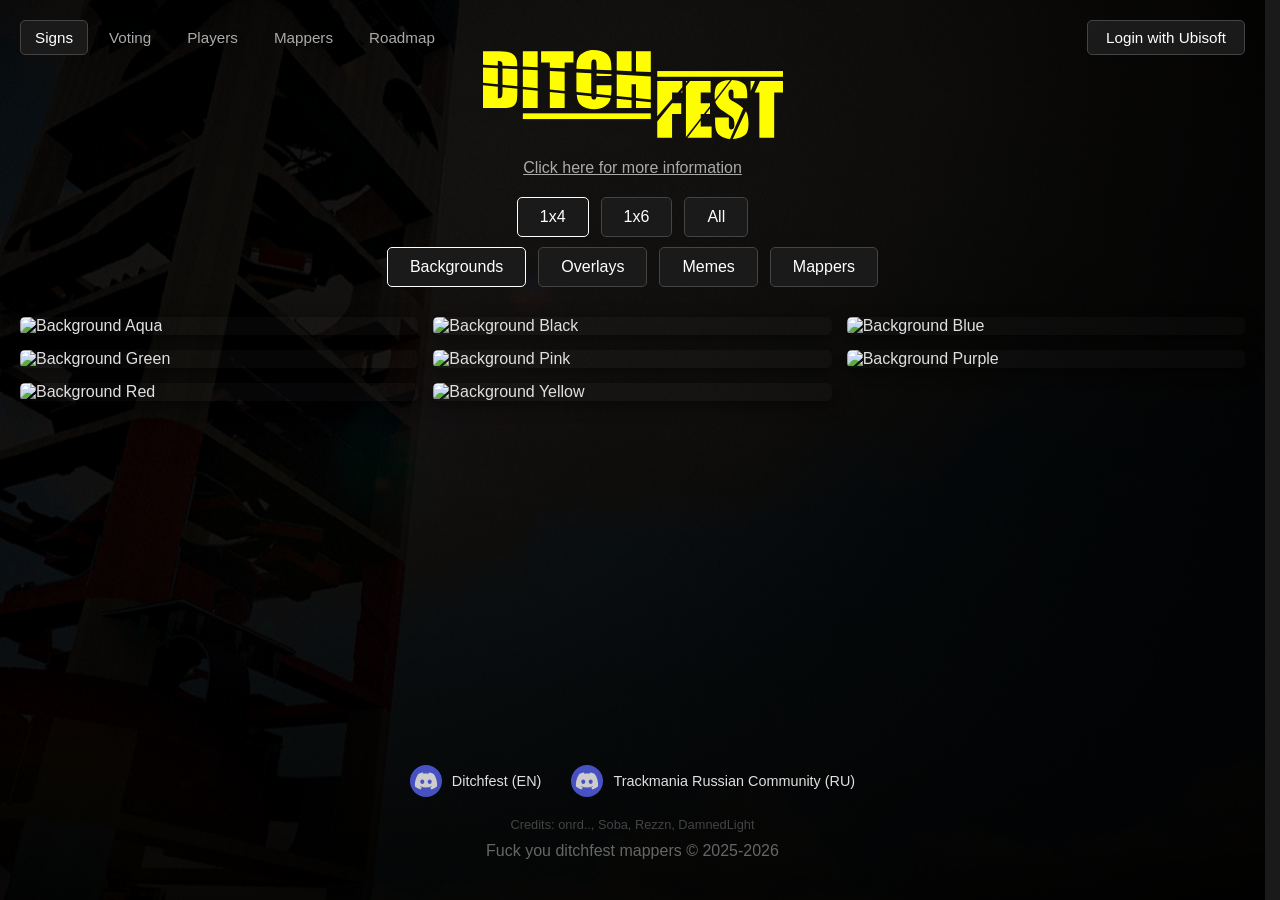
==== commit fec69704: "small updates 2" ====
--- a/index.html
+++ b/index.html
@@ -5,8 +5,7 @@
         <meta charset="UTF-8">
         <meta name="viewport" content="width=device-width, initial-scale=1.0">
         <title>Ditchfest Signs</title>
-        <link rel="icon" href="./res/favicon.svg" type="image/svg+xml">
-        <link rel="icon" href="./res/favicon.svg" type="image/svg+xml">
+        <link rel="icon" type="image/svg+xml" href="res/favicon.svg">
         <link rel="stylesheet" href="./css/style.css">
 </head>
 
@@ -15,65 +14,519 @@
         <!-- Nav, auth widget and logo are rendered by js/layout.js -->
         <div id="site-header"></div>
 
-        <div id="roadmap-root">
-                <h1 class="page-title" style="text-align: center;">Roadmap</h1>
-                <p class="subtitle">Планы развития сайта, по приоритету.</p>
-
-                <section class="roadmap-group">
-                        <h2 class="roadmap-heading">
-                                <span class="roadmap-badge roadmap-badge-short">Hotfixes/Small features</span>
-                                <span class="roadmap-heading-text">Fixes or easy features</span>
-                        </h2>
-                        <ul class="roadmap-list">
-                                <li class="roadmap-item muted">В футтере добавить ссылку на github сайта.</li>
-                        </ul>
-                </section>
-
-                <section class="roadmap-group">
-                        <h2 class="roadmap-heading">
-                                <span class="roadmap-badge roadmap-badge-mid">Features</span>
-                                <span class="roadmap-heading-text">Standard features that need to be implemented</span>
-                        </h2>
-                        <ul class="roadmap-list">
-                                <li class="roadmap-item muted">Объединение аккаунтов для пользователей с несколькими аккаунтами (частично уже завершено). </li>
-                                <li class="roadmap-item muted">Подпись темы дичфеста, чтобы все знали что за тема (через админ-аккаунт). </li>
-                                <li class="roadmap-item muted">Добавить страницу карты со ссылками на tmx и trackmania.io (вместо прямого редиректа).</li>
-                                <li class="roadmap-item muted">Новые задачи по вкладке карты появятся после её появления. </li>
-                        </ul>
-                </section>
-
-                <section class="roadmap-group">
-                        <h2 class="roadmap-heading">
-                                <span class="roadmap-badge roadmap-badge-long">Global features</span>
-                                <span class="roadmap-heading-text">Big features for big update</span>
-                        </h2>
-                        <ul class="roadmap-list">
-                                <li class="roadmap-item muted">Вкладка Players. Первоначально: сбор рекордов и топ игроков. Новые задачи по вкладке игроков появятся позже. </li>
-                                <li class="roadmap-item muted">Опубликовать backend в open-source. Надо думать над безопасностью, документацией и гайдами. </li>
-                        </ul>
-                </section>
-
-                <section class="roadmap-group">
-                        <h2 class="roadmap-heading">
-                                <span class="roadmap-badge roadmap-badge-plan">Planning</span>
-                                <span class="roadmap-heading-text">Need to think about whether it can be canceled or changed.</span>
-                        </h2>
-                        <ul class="roadmap-list">
-                                <li class="roadmap-item muted">Объединение карт под общими темами (а не по кампании) от имени админа. Надо подумать над дизайном и оценить сложность </li>
-                                <li class="roadmap-item muted">Бинго. Оценить сложность и целесообразность. </li>
-                                <li class="roadmap-item muted">Различные интеграции с ботами. Оценить сложность и целесообразность. </li>
-                                <li class="roadmap-item muted">Социальный контент. Комментарии, подписки на авторов и так далее. Развить и оценить сложность и целесообразность. </li>
-                                <li class="roadmap-item muted">Какая-нибудь статистика. Онлайн за сегодня, last-seen пользователей, и так далее </li>
-                        </ul>
-                </section>
+        <div class="accordion">
+                <p class="accordion-toggle">Click here for more information</p>
+                <div class="accordion-content">
+                        <p class="subtitle">Click on any image to copy its URL to clipboard</p>
+                        <p class="subtitle">Кликните на любое изображение, чтобы скопировать его URL в буффер обмена</p>
+                        <p class="subtitle">Если картинки не загружаются, то, скорее-всего, это вина dashmap.live</p>
+                </div>
         </div>
+
+        <!-- Level 1 Filter Buttons -->
+        <div class="filter-buttons top-level">
+                <button class="filter-btn top-btn active" data-top-filter="1x4">1x4</button>
+                <button class="filter-btn top-btn" data-top-filter="1x6">1x6</button>
+                <button class="filter-btn top-btn" data-top-filter="all">All</button>
+        </div>
+
+        <!-- Level 2 Filter Buttons -->
+        <div class="filter-buttons bottom-level" id="filters-1x4">
+                <button class="filter-btn active" data-filter="backgrounds">Backgrounds</button>
+                <button class="filter-btn" data-filter="overlays">Overlays</button>
+                <button class="filter-btn" data-filter="memes">Memes</button>
+                <button class="filter-btn" data-filter="mappers">Mappers</button>
+        </div>
+        <div class="filter-buttons bottom-level" id="filters-1x6" style="display: none;">
+                <button class="filter-btn" data-filter="ditchfest">Ditchfest</button>
+        </div>
+        <div class="gallery">
+                <!-- Backgrounds -->
+                <!-- Aqua -->
+                <div class="image-container" data-type="backgrounds"
+                     data-src="https://download.dashmap.live/e62622c9-7005-4b0e-a781-5e8a6c7c000f/df_background_aqua.jpg">
+                        <img src="https://download.dashmap.live/e62622c9-7005-4b0e-a781-5e8a6c7c000f/df_background_aqua.jpg"
+                             alt="Background Aqua">
+                </div>
+                <!-- Black -->
+                <div class="image-container" data-type="backgrounds"
+                     data-src="https://download.dashmap.live/e62622c9-7005-4b0e-a781-5e8a6c7c000f/df_background_black.jpg">
+                        <img src="https://download.dashmap.live/e62622c9-7005-4b0e-a781-5e8a6c7c000f/df_background_black.jpg"
+                             alt="Background Black">
+                </div>
+                <!-- Blue -->
+                <div class="image-container" data-type="backgrounds"
+                     data-src="https://download.dashmap.live/e62622c9-7005-4b0e-a781-5e8a6c7c000f/df_background_blue.jpg">
+                        <img src="https://download.dashmap.live/e62622c9-7005-4b0e-a781-5e8a6c7c000f/df_background_blue.jpg"
+                             alt="Background Blue">
+                </div>
+                <!-- Green -->
+                <div class="image-container" data-type="backgrounds"
+                     data-src="https://download.dashmap.live/e62622c9-7005-4b0e-a781-5e8a6c7c000f/df_background_green.jpg">
+                        <img src="https://download.dashmap.live/e62622c9-7005-4b0e-a781-5e8a6c7c000f/df_background_green.jpg"
+                             alt="Background Green">
+                </div>
+                <!-- Pink -->
+                <div class="image-container" data-type="backgrounds"
+                     data-src="https://download.dashmap.live/e10286e7-31dd-4127-bdf2-f092fd4e2887/df_background_pink.jpg">
+                        <img src="https://download.dashmap.live/e10286e7-31dd-4127-bdf2-f092fd4e2887/df_background_pink.jpg"
+                             alt="Background Pink">
+                </div>
+                <!-- Purple -->
+                <div class="image-container" data-type="backgrounds"
+                     data-src="https://download.dashmap.live/e62622c9-7005-4b0e-a781-5e8a6c7c000f/df_background_purple.jpg">
+                        <img src="https://download.dashmap.live/e62622c9-7005-4b0e-a781-5e8a6c7c000f/df_background_purple.jpg"
+                             alt="Background Purple">
+                </div>
+                <!-- Red -->
+                <div class="image-container" data-type="backgrounds"
+                     data-src="https://download.dashmap.live/e62622c9-7005-4b0e-a781-5e8a6c7c000f/df_background_red.jpg">
+                        <img src="https://download.dashmap.live/e62622c9-7005-4b0e-a781-5e8a6c7c000f/df_background_red.jpg"
+                             alt="Background Red">
+                </div>
+                <!-- Yellow -->
+                <div class="image-container" data-type="backgrounds"
+                     data-src="https://download.dashmap.live/e62622c9-7005-4b0e-a781-5e8a6c7c000f/df_background_yellow.jpg">
+                        <img src="https://download.dashmap.live/e62622c9-7005-4b0e-a781-5e8a6c7c000f/df_background_yellow.jpg"
+                             alt="Background Yellow">
+                </div>
+
+                <!-- Ditchfest 6x1 -->
+                <!-- Aqua -->
+                <div class="image-container" data-type="ditchfest"
+                     data-src="https://download.dashmap.live/e10286e7-31dd-4127-bdf2-f092fd4e2887/df_6x1_blank_aqua.jpg">
+                        <img src="https://download.dashmap.live/e10286e7-31dd-4127-bdf2-f092fd4e2887/df_6x1_blank_aqua.jpg"
+                             alt="Ditchfest Aqua">
+                </div>
+                <!-- Black -->
+                <div class="image-container" data-type="ditchfest"
+                     data-src="https://download.dashmap.live/e10286e7-31dd-4127-bdf2-f092fd4e2887/df_6x1_blank_black.jpg">
+                        <img src="https://download.dashmap.live/e10286e7-31dd-4127-bdf2-f092fd4e2887/df_6x1_blank_black.jpg"
+                             alt="Ditchfest Black">
+                </div>
+                <!-- Blue -->
+                <div class="image-container" data-type="ditchfest"
+                     data-src="https://download.dashmap.live/e10286e7-31dd-4127-bdf2-f092fd4e2887/df_6x1_blank_blue.jpg">
+                        <img src="https://download.dashmap.live/e10286e7-31dd-4127-bdf2-f092fd4e2887/df_6x1_blank_blue.jpg"
+                             alt="Ditchfest Blue">
+                </div>
+                <!-- Green -->
+                <div class="image-container" data-type="ditchfest"
+                     data-src="https://download.dashmap.live/e10286e7-31dd-4127-bdf2-f092fd4e2887/df_6x1_blank_green.jpg">
+                        <img src="https://download.dashmap.live/e10286e7-31dd-4127-bdf2-f092fd4e2887/df_6x1_blank_green.jpg"
+                             alt="Ditchfest Green">
+                </div>
+                <!-- Pink -->
+                <div class="image-container" data-type="ditchfest"
+                     data-src="https://download.dashmap.live/e10286e7-31dd-4127-bdf2-f092fd4e2887/df_6x1_blank_pink.jpg">
+                        <img src="https://download.dashmap.live/e10286e7-31dd-4127-bdf2-f092fd4e2887/df_6x1_blank_pink.jpg"
+                             alt="Ditchfest Pink">
+                </div>
+                <!-- Purple -->
+                <div class="image-container" data-type="ditchfest"
+                     data-src="https://download.dashmap.live/e10286e7-31dd-4127-bdf2-f092fd4e2887/df_6x1_blank_purple.jpg">
+                        <img src="https://download.dashmap.live/e10286e7-31dd-4127-bdf2-f092fd4e2887/df_6x1_blank_purple.jpg"
+                             alt="Ditchfest Purple">
+                </div>
+                <!-- Red -->
+                <div class="image-container" data-type="ditchfest"
+                     data-src="https://download.dashmap.live/e10286e7-31dd-4127-bdf2-f092fd4e2887/df_6x1_blank_red.jpg">
+                        <img src="https://download.dashmap.live/e10286e7-31dd-4127-bdf2-f092fd4e2887/df_6x1_blank_red.jpg"
+                             alt="Ditchfest Red">
+                </div>
+                <!-- Yellow -->
+                <div class="image-container" data-type="ditchfest"
+                     data-src="https://download.dashmap.live/e10286e7-31dd-4127-bdf2-f092fd4e2887/df_6x1_blank_yellow.jpg">
+                        <img src="https://download.dashmap.live/e10286e7-31dd-4127-bdf2-f092fd4e2887/df_6x1_blank_yellow.jpg"
+                             alt="Ditchfest Yellow">
+                </div>
+
+                <!-- Overlays -->
+                <!-- Right -->
+                <div class="image-container" data-type="overlays"
+                     data-src="https://download.dashmap.live/e62622c9-7005-4b0e-a781-5e8a6c7c000f/df_right.png"><img
+                        src="https://download.dashmap.live/e62622c9-7005-4b0e-a781-5e8a6c7c000f/df_right.png"
+                        alt="Overlay Right"></div>
+                <!-- Left -->
+                <div class="image-container" data-type="overlays"
+                     data-src="https://download.dashmap.live/e62622c9-7005-4b0e-a781-5e8a6c7c000f/df_left.png"><img
+                        src="https://download.dashmap.live/e62622c9-7005-4b0e-a781-5e8a6c7c000f/df_left.png"
+                        alt="Overlay Left"></div>
+                <!-- Up -->
+                <div class="image-container" data-type="overlays"
+                     data-src="https://download.dashmap.live/e62622c9-7005-4b0e-a781-5e8a6c7c000f/df_up.png"><img
+                        src="https://download.dashmap.live/e62622c9-7005-4b0e-a781-5e8a6c7c000f/df_up.png"
+                        alt="Overlay Up"></div>
+                <!-- Down -->
+                <div class="image-container" data-type="overlays"
+                     data-src="https://download.dashmap.live/e62622c9-7005-4b0e-a781-5e8a6c7c000f/df_down.png"><img
+                        src="https://download.dashmap.live/e62622c9-7005-4b0e-a781-5e8a6c7c000f/df_down.png"
+                        alt="Overlay Down"></div>
+                <!-- Up Right -->
+                <div class="image-container" data-type="overlays"
+                     data-src="https://download.dashmap.live/e62622c9-7005-4b0e-a781-5e8a6c7c000f/df_upright.png">
+                        <img src="https://download.dashmap.live/e62622c9-7005-4b0e-a781-5e8a6c7c000f/df_upright.png"
+                             alt="Overlay Up Right">
+                </div>
+                <!-- Up Left -->
+                <div class="image-container" data-type="overlays"
+                     data-src="https://download.dashmap.live/e62622c9-7005-4b0e-a781-5e8a6c7c000f/df_upleft.png"><img
+                        src="https://download.dashmap.live/e62622c9-7005-4b0e-a781-5e8a6c7c000f/df_upleft.png"
+                        alt="Overlay Up Left"></div>
+                <!-- Down Left -->
+                <div class="image-container" data-type="overlays"
+                     data-src="https://download.dashmap.live/e62622c9-7005-4b0e-a781-5e8a6c7c000f/df_downleft.png">
+                        <img src="https://download.dashmap.live/e62622c9-7005-4b0e-a781-5e8a6c7c000f/df_downleft.png"
+                             alt="Overlay Down Left">
+                </div>
+                <!-- Down Right -->
+                <div class="image-container" data-type="overlays"
+                     data-src="https://download.dashmap.live/e62622c9-7005-4b0e-a781-5e8a6c7c000f/df_downright.png">
+                        <img src="https://download.dashmap.live/e62622c9-7005-4b0e-a781-5e8a6c7c000f/df_downright.png"
+                             alt="Overlay Down Right">
+                </div>
+                <!-- Warning -->
+                <div class="image-container" data-type="overlays"
+                     data-src="https://download.dashmap.live/e62622c9-7005-4b0e-a781-5e8a6c7c000f/df_warning.png">
+                        <img src="https://download.dashmap.live/e62622c9-7005-4b0e-a781-5e8a6c7c000f/df_warning.png"
+                             alt="Overlay Warning">
+                </div>
+
+                <!-- Memes -->
+                <!-- Logo -->
+                <div class="image-container" data-type="memes"
+                     data-src="https://download.dashmap.live/e62622c9-7005-4b0e-a781-5e8a6c7c000f/df_logo.png"><img
+                        src="https://download.dashmap.live/e62622c9-7005-4b0e-a781-5e8a6c7c000f/df_logo.png"
+                        alt="Overlay Logo"></div>
+                <!-- Smirk cat -->
+                <div class="image-container" data-type="memes"
+                     data-src="https://download.dashmap.live/e62622c9-7005-4b0e-a781-5e8a6c7c000f/df_smirk.png"><img
+                        src="https://download.dashmap.live/e62622c9-7005-4b0e-a781-5e8a6c7c000f/df_smirk.png"
+                        alt="Overlay Smirk cat"></div>
+                <!-- Death -->
+                <div class="image-container" data-type="memes"
+                     data-src="https://download.dashmap.live/e62622c9-7005-4b0e-a781-5e8a6c7c000f/df_death.png"><img
+                        src="https://download.dashmap.live/e62622c9-7005-4b0e-a781-5e8a6c7c000f/df_death.png"
+                        alt="Overlay Death"></div>
+                <!-- Raytem why -->
+                <div class="image-container" data-type="memes"
+                     data-src="https://download.dashmap.live/e62622c9-7005-4b0e-a781-5e8a6c7c000f/df_raytemwhy.png">
+                        <img src="https://download.dashmap.live/e62622c9-7005-4b0e-a781-5e8a6c7c000f/df_raytemwhy.png"
+                             alt="Overlay Raytem why">
+                </div>
+                <!-- Pizda coming -->
+                <div class="image-container" data-type="memes"
+                     data-src="https://download.dashmap.live/e62622c9-7005-4b0e-a781-5e8a6c7c000f/tm_pizda.png"><img
+                        src="https://download.dashmap.live/e62622c9-7005-4b0e-a781-5e8a6c7c000f/tm_pizda.png"
+                        alt="Pizda"></div>
+                <!-- Planes 1 -->
+                <div class="image-container" data-type="memes"
+                     data-src="https://download.dashmap.live/e62622c9-7005-4b0e-a781-5e8a6c7c000f/df_planes.png"><img
+                        src="https://download.dashmap.live/e62622c9-7005-4b0e-a781-5e8a6c7c000f/df_planes.png"
+                        alt="Planes 1"></div>
+                <!-- Planes 2 -->
+                <div class="image-container" data-type="memes"
+                     data-src="https://download.dashmap.live/e62622c9-7005-4b0e-a781-5e8a6c7c000f/df_planes2.png">
+                        <img src="https://download.dashmap.live/e62622c9-7005-4b0e-a781-5e8a6c7c000f/df_planes2.png"
+                             alt="Planes 2">
+                </div>
+                <!-- PID Mapper-->
+                <div class="image-container" data-type="memes"
+                     data-src="https://download.dashmap.live/e62622c9-7005-4b0e-a781-5e8a6c7c000f/df_default_mapper.png">
+                        <img src="https://download.dashmap.live/e62622c9-7005-4b0e-a781-5e8a6c7c000f/df_default_mapper.png"
+                             alt="PID Mapper">
+                </div>
+                <!-- Marketing-->
+                <div class="image-container" data-type="memes"
+                     data-src="https://download.dashmap.live/e62622c9-7005-4b0e-a781-5e8a6c7c000f/df_marketing2.png">
+                        <img src="https://download.dashmap.live/e62622c9-7005-4b0e-a781-5e8a6c7c000f/df_marketing2.png"
+                             alt="Marketing">
+                </div>
+                <!-- Chickens! -->
+                <div class="image-container" data-type="memes"
+                     data-src="https://download.dashmap.live/e62622c9-7005-4b0e-a781-5e8a6c7c000f/df_chickens.png">
+                        <img src="https://download.dashmap.live/e62622c9-7005-4b0e-a781-5e8a6c7c000f/df_chickens.png"
+                             alt="Chickens">
+                </div>
+                <!-- Theme like map -->
+                <div class="image-container" data-type="memes"
+                     data-src="https://download.dashmap.live/e62622c9-7005-4b0e-a781-5e8a6c7c000f/df_shit_theme2.png">
+                        <img src="https://download.dashmap.live/e62622c9-7005-4b0e-a781-5e8a6c7c000f/df_shit_theme2.png"
+                             alt="Theme like map">
+                </div>
+                <!-- Join DF -->
+                <div class="image-container" data-type="memes"
+                     data-src="https://download.dashmap.live/e62622c9-7005-4b0e-a781-5e8a6c7c000f/df_joindf2.png">
+                        <img src="https://download.dashmap.live/e62622c9-7005-4b0e-a781-5e8a6c7c000f/df_joindf2.png"
+                             alt="кто прочитал тот гей">
+                </div>
+
+                <!-- Mappers -->
+                <!-- Mapper avi -->
+                <div class="image-container" data-type="mappers"
+                     data-src="https://download.dashmap.live/e62622c9-7005-4b0e-a781-5e8a6c7c000f/df_mp_avi.png"><img
+                        src="https://download.dashmap.live/e62622c9-7005-4b0e-a781-5e8a6c7c000f/df_mp_avi.png"
+                        alt="Overlay Mapper avi"></div>
+                <!-- Mapper AvondaleZPR -->
+                <div class="image-container" data-type="mappers"
+                     data-src="https://download.dashmap.live/e62622c9-7005-4b0e-a781-5e8a6c7c000f/df_mp_AvondaleZPR.png">
+                        <img src="https://download.dashmap.live/e62622c9-7005-4b0e-a781-5e8a6c7c000f/df_mp_AvondaleZPR.png"
+                             alt="Overlay Mapper AvondaleZPR">
+                </div>
+                <!-- Mapper Bald -->
+                <div class="image-container" data-type="mappers"
+                     data-src="https://download.dashmap.live/e62622c9-7005-4b0e-a781-5e8a6c7c000f/df_mp_Bald.png">
+                        <img src="https://download.dashmap.live/e62622c9-7005-4b0e-a781-5e8a6c7c000f/df_mp_Bald.png"
+                             alt="Overlay Mapper Bald">
+                </div>
+                <!-- Mapper BlizueirV -->
+                <div class="image-container" data-type="mappers"
+                     data-src="https://download.dashmap.live/e62622c9-7005-4b0e-a781-5e8a6c7c000f/df_mp_BlizueirV.png">
+                        <img src="https://download.dashmap.live/e62622c9-7005-4b0e-a781-5e8a6c7c000f/df_mp_BlizueirV.png"
+                             alt="Overlay Mapper BlizueirV">
+                </div>
+                <!-- Mapper DamnedLight -->
+                <div class="image-container" data-type="mappers"
+                     data-src="https://download.dashmap.live/e62622c9-7005-4b0e-a781-5e8a6c7c000f/df_mp_damnedlight.png">
+                        <img src="https://download.dashmap.live/e62622c9-7005-4b0e-a781-5e8a6c7c000f/df_mp_damnedlight.png"
+                             alt="Overlay Mapper DamnedLight">
+                </div>
+                <!-- Mapper Danifill -->
+                <div class="image-container" data-type="mappers"
+                     data-src="https://download.dashmap.live/e62622c9-7005-4b0e-a781-5e8a6c7c000f/df_mp_Danifill.png">
+                        <img src="https://download.dashmap.live/e62622c9-7005-4b0e-a781-5e8a6c7c000f/df_mp_Danifill.png"
+                             alt="Overlay Mapper Danifill">
+                </div>
+                <!-- Mapper DD0LLA -->
+                <div class="image-container" data-type="mappers"
+                     data-src="https://download.dashmap.live/e62622c9-7005-4b0e-a781-5e8a6c7c000f/df_mp_DD0LLA.png">
+                        <img src="https://download.dashmap.live/e62622c9-7005-4b0e-a781-5e8a6c7c000f/df_mp_DD0LLA.png"
+                             alt="Overlay Mapper DD0LLA">
+                </div>
+                <!-- Mapper DoBeVibin -->
+                <div class="image-container" data-type="mappers"
+                     data-src="https://download.dashmap.live/e62622c9-7005-4b0e-a781-5e8a6c7c000f/df_mp_DoBeVibin.png">
+                        <img src="https://download.dashmap.live/e62622c9-7005-4b0e-a781-5e8a6c7c000f/df_mp_DoBeVibin.png"
+                             alt="Overlay Mapper DD0LLA">
+                </div>
+                <!-- Mapper faiby -->
+                <div class="image-container" data-type="mappers"
+                     data-src="https://download.dashmap.live/e62622c9-7005-4b0e-a781-5e8a6c7c000f/df_mp_faiby.png">
+                        <img src="https://download.dashmap.live/e62622c9-7005-4b0e-a781-5e8a6c7c000f/df_mp_faiby.png"
+                             alt="Overlay Mapper faiby">
+                </div>
+                <!-- Mapper Floki -->
+                <div class="image-container" data-type="mappers"
+                     data-src="https://download.dashmap.live/e62622c9-7005-4b0e-a781-5e8a6c7c000f/df_mp_Floki.png">
+                        <img src="https://download.dashmap.live/e62622c9-7005-4b0e-a781-5e8a6c7c000f/df_mp_Floki.png"
+                             alt="Overlay Mapper Floki">
+                </div>
+                <!-- Mapper FormulaINFINITY -->
+                <div class="image-container" data-type="mappers"
+                     data-src="https://download.dashmap.live/e62622c9-7005-4b0e-a781-5e8a6c7c000f/df_mp_FormulaINFINITY.png">
+                        <img src="https://download.dashmap.live/e62622c9-7005-4b0e-a781-5e8a6c7c000f/df_mp_FormulaINFINITY.png"
+                             alt="Overlay Mapper FormulaINFINITY">
+                </div>
+                <!-- Mapper hardfrog -->
+                <div class="image-container" data-type="mappers"
+                     data-src="https://download.dashmap.live/e62622c9-7005-4b0e-a781-5e8a6c7c000f/df_mp_hardfrog.png">
+                        <img src="https://download.dashmap.live/e62622c9-7005-4b0e-a781-5e8a6c7c000f/df_mp_hardfrog.png"
+                             alt="Overlay Mapper FormulaINFINITY">
+                </div>
+                <!-- Mapper kMercury -->
+                <div class="image-container" data-type="mappers"
+                     data-src="https://download.dashmap.live/e62622c9-7005-4b0e-a781-5e8a6c7c000f/df_mp_kMercury.png">
+                        <img src="https://download.dashmap.live/e62622c9-7005-4b0e-a781-5e8a6c7c000f/df_mp_kMercury.png"
+                             alt="Overlay Mapper kMercury">
+                </div>
+                <!-- Mapper kolesto65 -->
+                <div class="image-container" data-type="mappers"
+                     data-src="https://download.dashmap.live/e62622c9-7005-4b0e-a781-5e8a6c7c000f/df_mp_kolesto65.png">
+                        <img src="https://download.dashmap.live/e62622c9-7005-4b0e-a781-5e8a6c7c000f/df_mp_kolesto65.png"
+                             alt="Overlay Mapper kolesto65">
+                </div>
+                <!-- Mapper Kopatych -->
+                <div class="image-container" data-type="mappers"
+                     data-src="https://download.dashmap.live/e62622c9-7005-4b0e-a781-5e8a6c7c000f/df_mp_Kopatych.png">
+                        <img src="https://download.dashmap.live/e62622c9-7005-4b0e-a781-5e8a6c7c000f/df_mp_Kopatych.png"
+                             alt="Overlay Mapper Kopatych">
+                </div>
+                <!-- Mapper leos_punch -->
+                <div class="image-container" data-type="mappers"
+                     data-src="https://download.dashmap.live/e62622c9-7005-4b0e-a781-5e8a6c7c000f/df_mp_leos_punch.png">
+                        <img src="https://download.dashmap.live/e62622c9-7005-4b0e-a781-5e8a6c7c000f/df_mp_leos_punch.png"
+                             alt="Overlay Mapper Kopatych">
+                </div>
+                <!-- Mapper Logon13 -->
+                <div class="image-container" data-type="mappers"
+                     data-src="https://download.dashmap.live/e62622c9-7005-4b0e-a781-5e8a6c7c000f/df_mp_Logon13.png">
+                        <img src="https://download.dashmap.live/e62622c9-7005-4b0e-a781-5e8a6c7c000f/df_mp_Logon13.png"
+                             alt="Overlay Mapper Logon13">
+                </div>
+                <!-- Mapper max_heyu -->
+                <div class="image-container" data-type="mappers"
+                     data-src="https://download.dashmap.live/e62622c9-7005-4b0e-a781-5e8a6c7c000f/df_mp_max_heyu.png">
+                        <img src="https://download.dashmap.live/e62622c9-7005-4b0e-a781-5e8a6c7c000f/df_mp_max_heyu.png"
+                             alt="Overlay Mapper max_heyu">
+                </div>
+                <!-- Mapper MikhailoMMX -->
+                <div class="image-container" data-type="mappers"
+                     data-src="https://download.dashmap.live/e62622c9-7005-4b0e-a781-5e8a6c7c000f/df_mp_MikhailoMMX.png">
+                        <img src="https://download.dashmap.live/e62622c9-7005-4b0e-a781-5e8a6c7c000f/df_mp_MikhailoMMX.png"
+                             alt="Overlay Mapper MikhailoMMX">
+                </div>
+                <!-- Mapper MOVIESTRAIFE -->
+                <div class="image-container" data-type="mappers"
+                     data-src="https://download.dashmap.live/e62622c9-7005-4b0e-a781-5e8a6c7c000f/df_mp_MOVIESTRAIFE.png">
+                        <img src="https://download.dashmap.live/e62622c9-7005-4b0e-a781-5e8a6c7c000f/df_mp_MOVIESTRAIFE.png"
+                             alt="Overlay Mapper MOVIESTRAIFE">
+                </div>
+                <!-- Mapper Nathes -->
+                <div class="image-container" data-type="mappers"
+                     data-src="https://download.dashmap.live/e62622c9-7005-4b0e-a781-5e8a6c7c000f/df_mp_Nathes.png">
+                        <img src="https://download.dashmap.live/e62622c9-7005-4b0e-a781-5e8a6c7c000f/df_mp_Nathes.png"
+                             alt="Overlay Mapper Nathes">
+                </div>
+                <!-- Mapper NiTech -->
+                <div class="image-container" data-type="mappers"
+                     data-src="https://download.dashmap.live/e62622c9-7005-4b0e-a781-5e8a6c7c000f/df_mp_NiTech.png">
+                        <img src="https://download.dashmap.live/e62622c9-7005-4b0e-a781-5e8a6c7c000f/df_mp_NiTech.png"
+                             alt="Overlay Mapper NiTech">
+                </div>
+                <!-- Mapper Norbinarius -->
+                <div class="image-container" data-type="mappers"
+                     data-src="https://download.dashmap.live/e62622c9-7005-4b0e-a781-5e8a6c7c000f/df_mp_Norbinarius.png">
+                        <img src="https://download.dashmap.live/e62622c9-7005-4b0e-a781-5e8a6c7c000f/df_mp_Norbinarius.png"
+                             alt="Overlay Mapper Norbinarius">
+                </div>
+                <!-- Mapper Onrd -->
+                <div class="image-container" data-type="mappers"
+                     data-src="https://download.dashmap.live/e62622c9-7005-4b0e-a781-5e8a6c7c000f/df_mp_onrd.png">
+                        <img src="https://download.dashmap.live/e62622c9-7005-4b0e-a781-5e8a6c7c000f/df_mp_onrd.png"
+                             alt="Overlay Mapper Onrd">
+                </div>
+                <!-- Mapper orl -->
+                <div class="image-container" data-type="mappers"
+                     data-src="https://download.dashmap.live/e62622c9-7005-4b0e-a781-5e8a6c7c000f/df_mp_orl.png"><img
+                        src="https://download.dashmap.live/e62622c9-7005-4b0e-a781-5e8a6c7c000f/df_mp_orl.png"
+                        alt="Overlay Mapper orl"></div>
+                <!-- Mapper Punt -->
+                <div class="image-container" data-type="mappers"
+                     data-src="https://download.dashmap.live/e62622c9-7005-4b0e-a781-5e8a6c7c000f/df_mp_Punt.png">
+                        <img src="https://download.dashmap.live/e62622c9-7005-4b0e-a781-5e8a6c7c000f/df_mp_Punt.png"
+                             alt="Overlay Mapper Punt">
+                </div>
+                <!-- Mapper puupy -->
+                <div class="image-container" data-type="mappers"
+                     data-src="https://download.dashmap.live/e62622c9-7005-4b0e-a781-5e8a6c7c000f/df_mp_puupych3.png">
+                        <img src="https://download.dashmap.live/e62622c9-7005-4b0e-a781-5e8a6c7c000f/df_mp_puupych3.png"
+                             alt="Overlay Mapper puupy">
+                </div>
+                <!-- Mapper puupych -->
+                <div class="image-container" data-type="mappers"
+                     data-src="https://download.dashmap.live/e62622c9-7005-4b0e-a781-5e8a6c7c000f/df_mp_puupych.png">
+                        <img src="https://download.dashmap.live/e62622c9-7005-4b0e-a781-5e8a6c7c000f/df_mp_puupych.png"
+                             alt="Overlay Mapper puupych">
+                </div>
+                <!-- Mapper Raytem -->
+                <div class="image-container" data-type="mappers"
+                     data-src="https://download.dashmap.live/e62622c9-7005-4b0e-a781-5e8a6c7c000f/df_mp_Raytem.png">
+                        <img src="https://download.dashmap.live/e62622c9-7005-4b0e-a781-5e8a6c7c000f/df_mp_Raytem.png"
+                             alt="Overlay Mapper Raytem">
+                </div>
+                <!-- Mapper Rezzn -->
+                <div class="image-container" data-type="mappers"
+                     data-src="https://download.dashmap.live/e62622c9-7005-4b0e-a781-5e8a6c7c000f/df_mp_Rezzn.png">
+                        <img src="https://download.dashmap.live/e62622c9-7005-4b0e-a781-5e8a6c7c000f/df_mp_Rezzn.png"
+                             alt="Overlay Mapper Rezzn">
+                </div>
+                <!-- Mapper Rolani -->
+                <div class="image-container" data-type="mappers"
+                     data-src="https://download.dashmap.live/e62622c9-7005-4b0e-a781-5e8a6c7c000f/df_mp_Rolani.png">
+                        <img src="https://download.dashmap.live/e62622c9-7005-4b0e-a781-5e8a6c7c000f/df_mp_Rolani.png"
+                             alt="Overlay Mapper Rolani">
+                </div>
+                <!-- Mapper singerous -->
+                <div class="image-container" data-type="mappers"
+                     data-src="https://download.dashmap.live/e62622c9-7005-4b0e-a781-5e8a6c7c000f/df_mp_singerous.png">
+                        <img src="https://download.dashmap.live/e62622c9-7005-4b0e-a781-5e8a6c7c000f/df_mp_singerous.png"
+                             alt="Overlay Mapper singerous">
+                </div>
+                <!-- Mapper Soba -->
+                <div class="image-container" data-type="mappers"
+                     data-src="https://download.dashmap.live/e62622c9-7005-4b0e-a781-5e8a6c7c000f/df_mp_Soba.png">
+                        <img src="https://download.dashmap.live/e62622c9-7005-4b0e-a781-5e8a6c7c000f/df_mp_Soba.png"
+                             alt="Overlay Mapper Soba">
+                </div>
+                <!-- Mapper sqlc -->
+                <div class="image-container" data-type="mappers"
+                     data-src="https://download.dashmap.live/e62622c9-7005-4b0e-a781-5e8a6c7c000f/df_mp_sqlc.png">
+                        <img src="https://download.dashmap.live/e62622c9-7005-4b0e-a781-5e8a6c7c000f/df_mp_sqlc.png"
+                             alt="Overlay Mapper sqlc">
+                </div>
+                <!-- Mapper street_ko -->
+                <div class="image-container" data-type="mappers"
+                     data-src="https://download.dashmap.live/e62622c9-7005-4b0e-a781-5e8a6c7c000f/df_mp_street_ko.png">
+                        <img src="https://download.dashmap.live/e62622c9-7005-4b0e-a781-5e8a6c7c000f/df_mp_street_ko.png"
+                             alt="Overlay Mapper street_ko">
+                </div>
+                <!-- Mapper swappik -->
+                <div class="image-container" data-type="mappers"
+                     data-src="https://download.dashmap.live/e62622c9-7005-4b0e-a781-5e8a6c7c000f/df_mp_swappik.png">
+                        <img src="https://download.dashmap.live/e62622c9-7005-4b0e-a781-5e8a6c7c000f/df_mp_swappik.png"
+                             alt="Overlay Mapper swappik">
+                </div>
+                <!-- Mapper df_mp_Schizohryak1 -->
+                <div class="image-container" data-type="mappers"
+                     data-src="https://download.dashmap.live/e62622c9-7005-4b0e-a781-5e8a6c7c000f/df_mp_Schizohryak1.png">
+                        <img src="https://download.dashmap.live/e62622c9-7005-4b0e-a781-5e8a6c7c000f/df_mp_Schizohryak1.png"
+                             alt="Overlay Mapper Schizohryak">
+                </div>
+                <!-- Mapper df_mp_Schizohryak2 -->
+                <div class="image-container" data-type="mappers"
+                     data-src="https://download.dashmap.live/e62622c9-7005-4b0e-a781-5e8a6c7c000f/df_mp_Schizohryak2.png">
+                        <img src="https://download.dashmap.live/e62622c9-7005-4b0e-a781-5e8a6c7c000f/df_mp_Schizohryak2.png"
+                             alt="Overlay Mapper Shintikryak">
+                </div>
+                <!-- Mapper TechnoWayMusic -->
+                <div class="image-container" data-type="mappers"
+                     data-src="https://download.dashmap.live/e62622c9-7005-4b0e-a781-5e8a6c7c000f/df_mp_TechnoWayMusic.png">
+                        <img src="https://download.dashmap.live/e62622c9-7005-4b0e-a781-5e8a6c7c000f/df_mp_TechnoWayMusic.png"
+                             alt="Overlay Mapper TechnoWayMusic">
+                </div>
+                <!-- Mapper walten -->
+                <div class="image-container" data-type="mappers"
+                     data-src="https://download.dashmap.live/e62622c9-7005-4b0e-a781-5e8a6c7c000f/df_mp_walten.png">
+                        <img src="https://download.dashmap.live/e62622c9-7005-4b0e-a781-5e8a6c7c000f/df_mp_walten.png"
+                             alt="Overlay Mapper walten">
+                </div>
+                <!-- Mapper weezy -->
+                <div class="image-container" data-type="mappers"
+                     data-src="https://download.dashmap.live/e62622c9-7005-4b0e-a781-5e8a6c7c000f/df_mp_weezy.png">
+                        <img src="https://download.dashmap.live/e62622c9-7005-4b0e-a781-5e8a6c7c000f/df_mp_weezy.png"
+                             alt="Overlay Mapper weezy">
+                </div>
+                <!-- Mapper Xainess -->
+                <div class="image-container" data-type="mappers"
+                     data-src="https://download.dashmap.live/e62622c9-7005-4b0e-a781-5e8a6c7c000f/df_mp_Xainess.png">
+                        <img src="https://download.dashmap.live/e62622c9-7005-4b0e-a781-5e8a6c7c000f/df_mp_Xainess.png"
+                             alt="Overlay Mapper Xainess">
+                </div>
+                <!-- Mapper zelibumba -->
+                <div class="image-container" data-type="mappers"
+                     data-src="https://download.dashmap.live/e62622c9-7005-4b0e-a781-5e8a6c7c000f/df_mp_zelibumba.png">
+                        <img src="https://download.dashmap.live/e62622c9-7005-4b0e-a781-5e8a6c7c000f/df_mp_zelibumba.png"
+                             alt="Overlay Mapper zelibumba">
+                </div>
+        </div>
+        <div class="notification" id="notification">URL copied to clipboard!</div>
 </div>
 
 <footer id="site-footer"></footer>
-
 <script src="./js/core.js"></script>
 <script src="./js/layout.js"></script>
 <script src="./js/background.js"></script>
+<script src="./js/script.js"></script>
 </body>
 
-</html>
+</html>
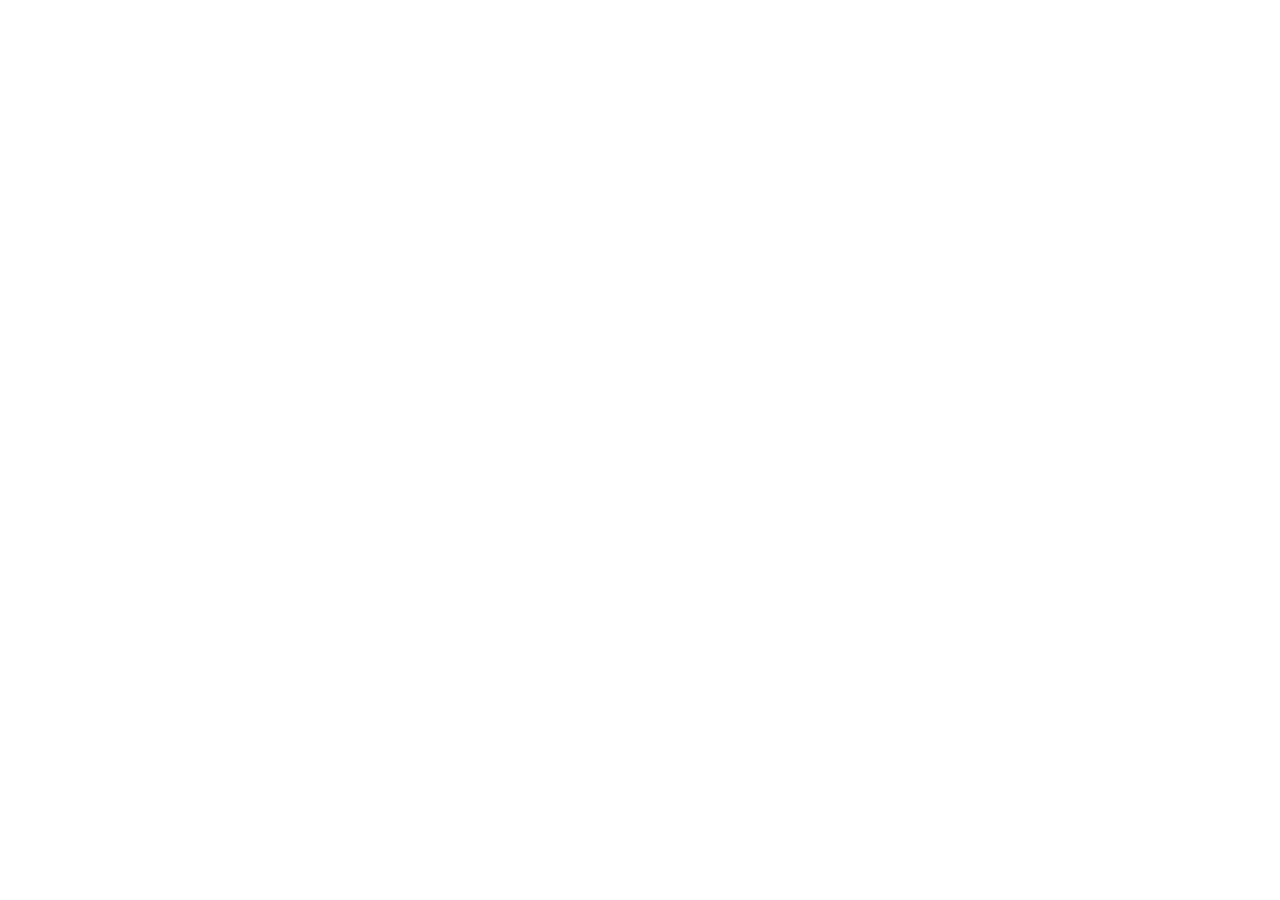
==== commit 7e0f4620: "redirect" ====
--- a/index.html
+++ b/index.html
@@ -1,532 +1,12 @@
 <!DOCTYPE html>
-<html lang="en">
-
+<html>
 <head>
-        <meta charset="UTF-8">
-        <meta name="viewport" content="width=device-width, initial-scale=1.0">
-        <title>Ditchfest Signs</title>
-        <link rel="icon" type="image/svg+xml" href="res/favicon.svg">
-        <link rel="stylesheet" href="./css/style.css">
+        <meta charset="utf-8">
+        <meta http-equiv="refresh" content="0; url=https://ditchfest.su/">
+        <link rel="canonical" href="https://ditchfest.su/">
+        <script>window.location.replace("https://ditchfest.su/");</script>
 </head>
-
 <body>
-<div class="content-wrapper">
-        <!-- Nav, auth widget and logo are rendered by js/layout.js -->
-        <div id="site-header"></div>
-
-        <div class="accordion">
-                <p class="accordion-toggle">Click here for more information</p>
-                <div class="accordion-content">
-                        <p class="subtitle">Click on any image to copy its URL to clipboard</p>
-                        <p class="subtitle">Кликните на любое изображение, чтобы скопировать его URL в буффер обмена</p>
-                        <p class="subtitle">Если картинки не загружаются, то, скорее-всего, это вина dashmap.live</p>
-                </div>
-        </div>
-
-        <!-- Level 1 Filter Buttons -->
-        <div class="filter-buttons top-level">
-                <button class="filter-btn top-btn active" data-top-filter="1x4">1x4</button>
-                <button class="filter-btn top-btn" data-top-filter="1x6">1x6</button>
-                <button class="filter-btn top-btn" data-top-filter="all">All</button>
-        </div>
-
-        <!-- Level 2 Filter Buttons -->
-        <div class="filter-buttons bottom-level" id="filters-1x4">
-                <button class="filter-btn active" data-filter="backgrounds">Backgrounds</button>
-                <button class="filter-btn" data-filter="overlays">Overlays</button>
-                <button class="filter-btn" data-filter="memes">Memes</button>
-                <button class="filter-btn" data-filter="mappers">Mappers</button>
-        </div>
-        <div class="filter-buttons bottom-level" id="filters-1x6" style="display: none;">
-                <button class="filter-btn" data-filter="ditchfest">Ditchfest</button>
-        </div>
-        <div class="gallery">
-                <!-- Backgrounds -->
-                <!-- Aqua -->
-                <div class="image-container" data-type="backgrounds"
-                     data-src="https://download.dashmap.live/e62622c9-7005-4b0e-a781-5e8a6c7c000f/df_background_aqua.jpg">
-                        <img src="https://download.dashmap.live/e62622c9-7005-4b0e-a781-5e8a6c7c000f/df_background_aqua.jpg"
-                             alt="Background Aqua">
-                </div>
-                <!-- Black -->
-                <div class="image-container" data-type="backgrounds"
-                     data-src="https://download.dashmap.live/e62622c9-7005-4b0e-a781-5e8a6c7c000f/df_background_black.jpg">
-                        <img src="https://download.dashmap.live/e62622c9-7005-4b0e-a781-5e8a6c7c000f/df_background_black.jpg"
-                             alt="Background Black">
-                </div>
-                <!-- Blue -->
-                <div class="image-container" data-type="backgrounds"
-                     data-src="https://download.dashmap.live/e62622c9-7005-4b0e-a781-5e8a6c7c000f/df_background_blue.jpg">
-                        <img src="https://download.dashmap.live/e62622c9-7005-4b0e-a781-5e8a6c7c000f/df_background_blue.jpg"
-                             alt="Background Blue">
-                </div>
-                <!-- Green -->
-                <div class="image-container" data-type="backgrounds"
-                     data-src="https://download.dashmap.live/e62622c9-7005-4b0e-a781-5e8a6c7c000f/df_background_green.jpg">
-                        <img src="https://download.dashmap.live/e62622c9-7005-4b0e-a781-5e8a6c7c000f/df_background_green.jpg"
-                             alt="Background Green">
-                </div>
-                <!-- Pink -->
-                <div class="image-container" data-type="backgrounds"
-                     data-src="https://download.dashmap.live/e10286e7-31dd-4127-bdf2-f092fd4e2887/df_background_pink.jpg">
-                        <img src="https://download.dashmap.live/e10286e7-31dd-4127-bdf2-f092fd4e2887/df_background_pink.jpg"
-                             alt="Background Pink">
-                </div>
-                <!-- Purple -->
-                <div class="image-container" data-type="backgrounds"
-                     data-src="https://download.dashmap.live/e62622c9-7005-4b0e-a781-5e8a6c7c000f/df_background_purple.jpg">
-                        <img src="https://download.dashmap.live/e62622c9-7005-4b0e-a781-5e8a6c7c000f/df_background_purple.jpg"
-                             alt="Background Purple">
-                </div>
-                <!-- Red -->
-                <div class="image-container" data-type="backgrounds"
-                     data-src="https://download.dashmap.live/e62622c9-7005-4b0e-a781-5e8a6c7c000f/df_background_red.jpg">
-                        <img src="https://download.dashmap.live/e62622c9-7005-4b0e-a781-5e8a6c7c000f/df_background_red.jpg"
-                             alt="Background Red">
-                </div>
-                <!-- Yellow -->
-                <div class="image-container" data-type="backgrounds"
-                     data-src="https://download.dashmap.live/e62622c9-7005-4b0e-a781-5e8a6c7c000f/df_background_yellow.jpg">
-                        <img src="https://download.dashmap.live/e62622c9-7005-4b0e-a781-5e8a6c7c000f/df_background_yellow.jpg"
-                             alt="Background Yellow">
-                </div>
-
-                <!-- Ditchfest 6x1 -->
-                <!-- Aqua -->
-                <div class="image-container" data-type="ditchfest"
-                     data-src="https://download.dashmap.live/e10286e7-31dd-4127-bdf2-f092fd4e2887/df_6x1_blank_aqua.jpg">
-                        <img src="https://download.dashmap.live/e10286e7-31dd-4127-bdf2-f092fd4e2887/df_6x1_blank_aqua.jpg"
-                             alt="Ditchfest Aqua">
-                </div>
-                <!-- Black -->
-                <div class="image-container" data-type="ditchfest"
-                     data-src="https://download.dashmap.live/e10286e7-31dd-4127-bdf2-f092fd4e2887/df_6x1_blank_black.jpg">
-                        <img src="https://download.dashmap.live/e10286e7-31dd-4127-bdf2-f092fd4e2887/df_6x1_blank_black.jpg"
-                             alt="Ditchfest Black">
-                </div>
-                <!-- Blue -->
-                <div class="image-container" data-type="ditchfest"
-                     data-src="https://download.dashmap.live/e10286e7-31dd-4127-bdf2-f092fd4e2887/df_6x1_blank_blue.jpg">
-                        <img src="https://download.dashmap.live/e10286e7-31dd-4127-bdf2-f092fd4e2887/df_6x1_blank_blue.jpg"
-                             alt="Ditchfest Blue">
-                </div>
-                <!-- Green -->
-                <div class="image-container" data-type="ditchfest"
-                     data-src="https://download.dashmap.live/e10286e7-31dd-4127-bdf2-f092fd4e2887/df_6x1_blank_green.jpg">
-                        <img src="https://download.dashmap.live/e10286e7-31dd-4127-bdf2-f092fd4e2887/df_6x1_blank_green.jpg"
-                             alt="Ditchfest Green">
-                </div>
-                <!-- Pink -->
-                <div class="image-container" data-type="ditchfest"
-                     data-src="https://download.dashmap.live/e10286e7-31dd-4127-bdf2-f092fd4e2887/df_6x1_blank_pink.jpg">
-                        <img src="https://download.dashmap.live/e10286e7-31dd-4127-bdf2-f092fd4e2887/df_6x1_blank_pink.jpg"
-                             alt="Ditchfest Pink">
-                </div>
-                <!-- Purple -->
-                <div class="image-container" data-type="ditchfest"
-                     data-src="https://download.dashmap.live/e10286e7-31dd-4127-bdf2-f092fd4e2887/df_6x1_blank_purple.jpg">
-                        <img src="https://download.dashmap.live/e10286e7-31dd-4127-bdf2-f092fd4e2887/df_6x1_blank_purple.jpg"
-                             alt="Ditchfest Purple">
-                </div>
-                <!-- Red -->
-                <div class="image-container" data-type="ditchfest"
-                     data-src="https://download.dashmap.live/e10286e7-31dd-4127-bdf2-f092fd4e2887/df_6x1_blank_red.jpg">
-                        <img src="https://download.dashmap.live/e10286e7-31dd-4127-bdf2-f092fd4e2887/df_6x1_blank_red.jpg"
-                             alt="Ditchfest Red">
-                </div>
-                <!-- Yellow -->
-                <div class="image-container" data-type="ditchfest"
-                     data-src="https://download.dashmap.live/e10286e7-31dd-4127-bdf2-f092fd4e2887/df_6x1_blank_yellow.jpg">
-                        <img src="https://download.dashmap.live/e10286e7-31dd-4127-bdf2-f092fd4e2887/df_6x1_blank_yellow.jpg"
-                             alt="Ditchfest Yellow">
-                </div>
-
-                <!-- Overlays -->
-                <!-- Right -->
-                <div class="image-container" data-type="overlays"
-                     data-src="https://download.dashmap.live/e62622c9-7005-4b0e-a781-5e8a6c7c000f/df_right.png"><img
-                        src="https://download.dashmap.live/e62622c9-7005-4b0e-a781-5e8a6c7c000f/df_right.png"
-                        alt="Overlay Right"></div>
-                <!-- Left -->
-                <div class="image-container" data-type="overlays"
-                     data-src="https://download.dashmap.live/e62622c9-7005-4b0e-a781-5e8a6c7c000f/df_left.png"><img
-                        src="https://download.dashmap.live/e62622c9-7005-4b0e-a781-5e8a6c7c000f/df_left.png"
-                        alt="Overlay Left"></div>
-                <!-- Up -->
-                <div class="image-container" data-type="overlays"
-                     data-src="https://download.dashmap.live/e62622c9-7005-4b0e-a781-5e8a6c7c000f/df_up.png"><img
-                        src="https://download.dashmap.live/e62622c9-7005-4b0e-a781-5e8a6c7c000f/df_up.png"
-                        alt="Overlay Up"></div>
-                <!-- Down -->
-                <div class="image-container" data-type="overlays"
-                     data-src="https://download.dashmap.live/e62622c9-7005-4b0e-a781-5e8a6c7c000f/df_down.png"><img
-                        src="https://download.dashmap.live/e62622c9-7005-4b0e-a781-5e8a6c7c000f/df_down.png"
-                        alt="Overlay Down"></div>
-                <!-- Up Right -->
-                <div class="image-container" data-type="overlays"
-                     data-src="https://download.dashmap.live/e62622c9-7005-4b0e-a781-5e8a6c7c000f/df_upright.png">
-                        <img src="https://download.dashmap.live/e62622c9-7005-4b0e-a781-5e8a6c7c000f/df_upright.png"
-                             alt="Overlay Up Right">
-                </div>
-                <!-- Up Left -->
-                <div class="image-container" data-type="overlays"
-                     data-src="https://download.dashmap.live/e62622c9-7005-4b0e-a781-5e8a6c7c000f/df_upleft.png"><img
-                        src="https://download.dashmap.live/e62622c9-7005-4b0e-a781-5e8a6c7c000f/df_upleft.png"
-                        alt="Overlay Up Left"></div>
-                <!-- Down Left -->
-                <div class="image-container" data-type="overlays"
-                     data-src="https://download.dashmap.live/e62622c9-7005-4b0e-a781-5e8a6c7c000f/df_downleft.png">
-                        <img src="https://download.dashmap.live/e62622c9-7005-4b0e-a781-5e8a6c7c000f/df_downleft.png"
-                             alt="Overlay Down Left">
-                </div>
-                <!-- Down Right -->
-                <div class="image-container" data-type="overlays"
-                     data-src="https://download.dashmap.live/e62622c9-7005-4b0e-a781-5e8a6c7c000f/df_downright.png">
-                        <img src="https://download.dashmap.live/e62622c9-7005-4b0e-a781-5e8a6c7c000f/df_downright.png"
-                             alt="Overlay Down Right">
-                </div>
-                <!-- Warning -->
-                <div class="image-container" data-type="overlays"
-                     data-src="https://download.dashmap.live/e62622c9-7005-4b0e-a781-5e8a6c7c000f/df_warning.png">
-                        <img src="https://download.dashmap.live/e62622c9-7005-4b0e-a781-5e8a6c7c000f/df_warning.png"
-                             alt="Overlay Warning">
-                </div>
-
-                <!-- Memes -->
-                <!-- Logo -->
-                <div class="image-container" data-type="memes"
-                     data-src="https://download.dashmap.live/e62622c9-7005-4b0e-a781-5e8a6c7c000f/df_logo.png"><img
-                        src="https://download.dashmap.live/e62622c9-7005-4b0e-a781-5e8a6c7c000f/df_logo.png"
-                        alt="Overlay Logo"></div>
-                <!-- Smirk cat -->
-                <div class="image-container" data-type="memes"
-                     data-src="https://download.dashmap.live/e62622c9-7005-4b0e-a781-5e8a6c7c000f/df_smirk.png"><img
-                        src="https://download.dashmap.live/e62622c9-7005-4b0e-a781-5e8a6c7c000f/df_smirk.png"
-                        alt="Overlay Smirk cat"></div>
-                <!-- Death -->
-                <div class="image-container" data-type="memes"
-                     data-src="https://download.dashmap.live/e62622c9-7005-4b0e-a781-5e8a6c7c000f/df_death.png"><img
-                        src="https://download.dashmap.live/e62622c9-7005-4b0e-a781-5e8a6c7c000f/df_death.png"
-                        alt="Overlay Death"></div>
-                <!-- Raytem why -->
-                <div class="image-container" data-type="memes"
-                     data-src="https://download.dashmap.live/e62622c9-7005-4b0e-a781-5e8a6c7c000f/df_raytemwhy.png">
-                        <img src="https://download.dashmap.live/e62622c9-7005-4b0e-a781-5e8a6c7c000f/df_raytemwhy.png"
-                             alt="Overlay Raytem why">
-                </div>
-                <!-- Pizda coming -->
-                <div class="image-container" data-type="memes"
-                     data-src="https://download.dashmap.live/e62622c9-7005-4b0e-a781-5e8a6c7c000f/tm_pizda.png"><img
-                        src="https://download.dashmap.live/e62622c9-7005-4b0e-a781-5e8a6c7c000f/tm_pizda.png"
-                        alt="Pizda"></div>
-                <!-- Planes 1 -->
-                <div class="image-container" data-type="memes"
-                     data-src="https://download.dashmap.live/e62622c9-7005-4b0e-a781-5e8a6c7c000f/df_planes.png"><img
-                        src="https://download.dashmap.live/e62622c9-7005-4b0e-a781-5e8a6c7c000f/df_planes.png"
-                        alt="Planes 1"></div>
-                <!-- Planes 2 -->
-                <div class="image-container" data-type="memes"
-                     data-src="https://download.dashmap.live/e62622c9-7005-4b0e-a781-5e8a6c7c000f/df_planes2.png">
-                        <img src="https://download.dashmap.live/e62622c9-7005-4b0e-a781-5e8a6c7c000f/df_planes2.png"
-                             alt="Planes 2">
-                </div>
-                <!-- PID Mapper-->
-                <div class="image-container" data-type="memes"
-                     data-src="https://download.dashmap.live/e62622c9-7005-4b0e-a781-5e8a6c7c000f/df_default_mapper.png">
-                        <img src="https://download.dashmap.live/e62622c9-7005-4b0e-a781-5e8a6c7c000f/df_default_mapper.png"
-                             alt="PID Mapper">
-                </div>
-                <!-- Marketing-->
-                <div class="image-container" data-type="memes"
-                     data-src="https://download.dashmap.live/e62622c9-7005-4b0e-a781-5e8a6c7c000f/df_marketing2.png">
-                        <img src="https://download.dashmap.live/e62622c9-7005-4b0e-a781-5e8a6c7c000f/df_marketing2.png"
-                             alt="Marketing">
-                </div>
-                <!-- Chickens! -->
-                <div class="image-container" data-type="memes"
-                     data-src="https://download.dashmap.live/e62622c9-7005-4b0e-a781-5e8a6c7c000f/df_chickens.png">
-                        <img src="https://download.dashmap.live/e62622c9-7005-4b0e-a781-5e8a6c7c000f/df_chickens.png"
-                             alt="Chickens">
-                </div>
-                <!-- Theme like map -->
-                <div class="image-container" data-type="memes"
-                     data-src="https://download.dashmap.live/e62622c9-7005-4b0e-a781-5e8a6c7c000f/df_shit_theme2.png">
-                        <img src="https://download.dashmap.live/e62622c9-7005-4b0e-a781-5e8a6c7c000f/df_shit_theme2.png"
-                             alt="Theme like map">
-                </div>
-                <!-- Join DF -->
-                <div class="image-container" data-type="memes"
-                     data-src="https://download.dashmap.live/e62622c9-7005-4b0e-a781-5e8a6c7c000f/df_joindf2.png">
-                        <img src="https://download.dashmap.live/e62622c9-7005-4b0e-a781-5e8a6c7c000f/df_joindf2.png"
-                             alt="кто прочитал тот гей">
-                </div>
-
-                <!-- Mappers -->
-                <!-- Mapper avi -->
-                <div class="image-container" data-type="mappers"
-                     data-src="https://download.dashmap.live/e62622c9-7005-4b0e-a781-5e8a6c7c000f/df_mp_avi.png"><img
-                        src="https://download.dashmap.live/e62622c9-7005-4b0e-a781-5e8a6c7c000f/df_mp_avi.png"
-                        alt="Overlay Mapper avi"></div>
-                <!-- Mapper AvondaleZPR -->
-                <div class="image-container" data-type="mappers"
-                     data-src="https://download.dashmap.live/e62622c9-7005-4b0e-a781-5e8a6c7c000f/df_mp_AvondaleZPR.png">
-                        <img src="https://download.dashmap.live/e62622c9-7005-4b0e-a781-5e8a6c7c000f/df_mp_AvondaleZPR.png"
-                             alt="Overlay Mapper AvondaleZPR">
-                </div>
-                <!-- Mapper Bald -->
-                <div class="image-container" data-type="mappers"
-                     data-src="https://download.dashmap.live/e62622c9-7005-4b0e-a781-5e8a6c7c000f/df_mp_Bald.png">
-                        <img src="https://download.dashmap.live/e62622c9-7005-4b0e-a781-5e8a6c7c000f/df_mp_Bald.png"
-                             alt="Overlay Mapper Bald">
-                </div>
-                <!-- Mapper BlizueirV -->
-                <div class="image-container" data-type="mappers"
-                     data-src="https://download.dashmap.live/e62622c9-7005-4b0e-a781-5e8a6c7c000f/df_mp_BlizueirV.png">
-                        <img src="https://download.dashmap.live/e62622c9-7005-4b0e-a781-5e8a6c7c000f/df_mp_BlizueirV.png"
-                             alt="Overlay Mapper BlizueirV">
-                </div>
-                <!-- Mapper DamnedLight -->
-                <div class="image-container" data-type="mappers"
-                     data-src="https://download.dashmap.live/e62622c9-7005-4b0e-a781-5e8a6c7c000f/df_mp_damnedlight.png">
-                        <img src="https://download.dashmap.live/e62622c9-7005-4b0e-a781-5e8a6c7c000f/df_mp_damnedlight.png"
-                             alt="Overlay Mapper DamnedLight">
-                </div>
-                <!-- Mapper Danifill -->
-                <div class="image-container" data-type="mappers"
-                     data-src="https://download.dashmap.live/e62622c9-7005-4b0e-a781-5e8a6c7c000f/df_mp_Danifill.png">
-                        <img src="https://download.dashmap.live/e62622c9-7005-4b0e-a781-5e8a6c7c000f/df_mp_Danifill.png"
-                             alt="Overlay Mapper Danifill">
-                </div>
-                <!-- Mapper DD0LLA -->
-                <div class="image-container" data-type="mappers"
-                     data-src="https://download.dashmap.live/e62622c9-7005-4b0e-a781-5e8a6c7c000f/df_mp_DD0LLA.png">
-                        <img src="https://download.dashmap.live/e62622c9-7005-4b0e-a781-5e8a6c7c000f/df_mp_DD0LLA.png"
-                             alt="Overlay Mapper DD0LLA">
-                </div>
-                <!-- Mapper DoBeVibin -->
-                <div class="image-container" data-type="mappers"
-                     data-src="https://download.dashmap.live/e62622c9-7005-4b0e-a781-5e8a6c7c000f/df_mp_DoBeVibin.png">
-                        <img src="https://download.dashmap.live/e62622c9-7005-4b0e-a781-5e8a6c7c000f/df_mp_DoBeVibin.png"
-                             alt="Overlay Mapper DD0LLA">
-                </div>
-                <!-- Mapper faiby -->
-                <div class="image-container" data-type="mappers"
-                     data-src="https://download.dashmap.live/e62622c9-7005-4b0e-a781-5e8a6c7c000f/df_mp_faiby.png">
-                        <img src="https://download.dashmap.live/e62622c9-7005-4b0e-a781-5e8a6c7c000f/df_mp_faiby.png"
-                             alt="Overlay Mapper faiby">
-                </div>
-                <!-- Mapper Floki -->
-                <div class="image-container" data-type="mappers"
-                     data-src="https://download.dashmap.live/e62622c9-7005-4b0e-a781-5e8a6c7c000f/df_mp_Floki.png">
-                        <img src="https://download.dashmap.live/e62622c9-7005-4b0e-a781-5e8a6c7c000f/df_mp_Floki.png"
-                             alt="Overlay Mapper Floki">
-                </div>
-                <!-- Mapper FormulaINFINITY -->
-                <div class="image-container" data-type="mappers"
-                     data-src="https://download.dashmap.live/e62622c9-7005-4b0e-a781-5e8a6c7c000f/df_mp_FormulaINFINITY.png">
-                        <img src="https://download.dashmap.live/e62622c9-7005-4b0e-a781-5e8a6c7c000f/df_mp_FormulaINFINITY.png"
-                             alt="Overlay Mapper FormulaINFINITY">
-                </div>
-                <!-- Mapper hardfrog -->
-                <div class="image-container" data-type="mappers"
-                     data-src="https://download.dashmap.live/e62622c9-7005-4b0e-a781-5e8a6c7c000f/df_mp_hardfrog.png">
-                        <img src="https://download.dashmap.live/e62622c9-7005-4b0e-a781-5e8a6c7c000f/df_mp_hardfrog.png"
-                             alt="Overlay Mapper FormulaINFINITY">
-                </div>
-                <!-- Mapper kMercury -->
-                <div class="image-container" data-type="mappers"
-                     data-src="https://download.dashmap.live/e62622c9-7005-4b0e-a781-5e8a6c7c000f/df_mp_kMercury.png">
-                        <img src="https://download.dashmap.live/e62622c9-7005-4b0e-a781-5e8a6c7c000f/df_mp_kMercury.png"
-                             alt="Overlay Mapper kMercury">
-                </div>
-                <!-- Mapper kolesto65 -->
-                <div class="image-container" data-type="mappers"
-                     data-src="https://download.dashmap.live/e62622c9-7005-4b0e-a781-5e8a6c7c000f/df_mp_kolesto65.png">
-                        <img src="https://download.dashmap.live/e62622c9-7005-4b0e-a781-5e8a6c7c000f/df_mp_kolesto65.png"
-                             alt="Overlay Mapper kolesto65">
-                </div>
-                <!-- Mapper Kopatych -->
-                <div class="image-container" data-type="mappers"
-                     data-src="https://download.dashmap.live/e62622c9-7005-4b0e-a781-5e8a6c7c000f/df_mp_Kopatych.png">
-                        <img src="https://download.dashmap.live/e62622c9-7005-4b0e-a781-5e8a6c7c000f/df_mp_Kopatych.png"
-                             alt="Overlay Mapper Kopatych">
-                </div>
-                <!-- Mapper leos_punch -->
-                <div class="image-container" data-type="mappers"
-                     data-src="https://download.dashmap.live/e62622c9-7005-4b0e-a781-5e8a6c7c000f/df_mp_leos_punch.png">
-                        <img src="https://download.dashmap.live/e62622c9-7005-4b0e-a781-5e8a6c7c000f/df_mp_leos_punch.png"
-                             alt="Overlay Mapper Kopatych">
-                </div>
-                <!-- Mapper Logon13 -->
-                <div class="image-container" data-type="mappers"
-                     data-src="https://download.dashmap.live/e62622c9-7005-4b0e-a781-5e8a6c7c000f/df_mp_Logon13.png">
-                        <img src="https://download.dashmap.live/e62622c9-7005-4b0e-a781-5e8a6c7c000f/df_mp_Logon13.png"
-                             alt="Overlay Mapper Logon13">
-                </div>
-                <!-- Mapper max_heyu -->
-                <div class="image-container" data-type="mappers"
-                     data-src="https://download.dashmap.live/e62622c9-7005-4b0e-a781-5e8a6c7c000f/df_mp_max_heyu.png">
-                        <img src="https://download.dashmap.live/e62622c9-7005-4b0e-a781-5e8a6c7c000f/df_mp_max_heyu.png"
-                             alt="Overlay Mapper max_heyu">
-                </div>
-                <!-- Mapper MikhailoMMX -->
-                <div class="image-container" data-type="mappers"
-                     data-src="https://download.dashmap.live/e62622c9-7005-4b0e-a781-5e8a6c7c000f/df_mp_MikhailoMMX.png">
-                        <img src="https://download.dashmap.live/e62622c9-7005-4b0e-a781-5e8a6c7c000f/df_mp_MikhailoMMX.png"
-                             alt="Overlay Mapper MikhailoMMX">
-                </div>
-                <!-- Mapper MOVIESTRAIFE -->
-                <div class="image-container" data-type="mappers"
-                     data-src="https://download.dashmap.live/e62622c9-7005-4b0e-a781-5e8a6c7c000f/df_mp_MOVIESTRAIFE.png">
-                        <img src="https://download.dashmap.live/e62622c9-7005-4b0e-a781-5e8a6c7c000f/df_mp_MOVIESTRAIFE.png"
-                             alt="Overlay Mapper MOVIESTRAIFE">
-                </div>
-                <!-- Mapper Nathes -->
-                <div class="image-container" data-type="mappers"
-                     data-src="https://download.dashmap.live/e62622c9-7005-4b0e-a781-5e8a6c7c000f/df_mp_Nathes.png">
-                        <img src="https://download.dashmap.live/e62622c9-7005-4b0e-a781-5e8a6c7c000f/df_mp_Nathes.png"
-                             alt="Overlay Mapper Nathes">
-                </div>
-                <!-- Mapper NiTech -->
-                <div class="image-container" data-type="mappers"
-                     data-src="https://download.dashmap.live/e62622c9-7005-4b0e-a781-5e8a6c7c000f/df_mp_NiTech.png">
-                        <img src="https://download.dashmap.live/e62622c9-7005-4b0e-a781-5e8a6c7c000f/df_mp_NiTech.png"
-                             alt="Overlay Mapper NiTech">
-                </div>
-                <!-- Mapper Norbinarius -->
-                <div class="image-container" data-type="mappers"
-                     data-src="https://download.dashmap.live/e62622c9-7005-4b0e-a781-5e8a6c7c000f/df_mp_Norbinarius.png">
-                        <img src="https://download.dashmap.live/e62622c9-7005-4b0e-a781-5e8a6c7c000f/df_mp_Norbinarius.png"
-                             alt="Overlay Mapper Norbinarius">
-                </div>
-                <!-- Mapper Onrd -->
-                <div class="image-container" data-type="mappers"
-                     data-src="https://download.dashmap.live/e62622c9-7005-4b0e-a781-5e8a6c7c000f/df_mp_onrd.png">
-                        <img src="https://download.dashmap.live/e62622c9-7005-4b0e-a781-5e8a6c7c000f/df_mp_onrd.png"
-                             alt="Overlay Mapper Onrd">
-                </div>
-                <!-- Mapper orl -->
-                <div class="image-container" data-type="mappers"
-                     data-src="https://download.dashmap.live/e62622c9-7005-4b0e-a781-5e8a6c7c000f/df_mp_orl.png"><img
-                        src="https://download.dashmap.live/e62622c9-7005-4b0e-a781-5e8a6c7c000f/df_mp_orl.png"
-                        alt="Overlay Mapper orl"></div>
-                <!-- Mapper Punt -->
-                <div class="image-container" data-type="mappers"
-                     data-src="https://download.dashmap.live/e62622c9-7005-4b0e-a781-5e8a6c7c000f/df_mp_Punt.png">
-                        <img src="https://download.dashmap.live/e62622c9-7005-4b0e-a781-5e8a6c7c000f/df_mp_Punt.png"
-                             alt="Overlay Mapper Punt">
-                </div>
-                <!-- Mapper puupy -->
-                <div class="image-container" data-type="mappers"
-                     data-src="https://download.dashmap.live/e62622c9-7005-4b0e-a781-5e8a6c7c000f/df_mp_puupych3.png">
-                        <img src="https://download.dashmap.live/e62622c9-7005-4b0e-a781-5e8a6c7c000f/df_mp_puupych3.png"
-                             alt="Overlay Mapper puupy">
-                </div>
-                <!-- Mapper puupych -->
-                <div class="image-container" data-type="mappers"
-                     data-src="https://download.dashmap.live/e62622c9-7005-4b0e-a781-5e8a6c7c000f/df_mp_puupych.png">
-                        <img src="https://download.dashmap.live/e62622c9-7005-4b0e-a781-5e8a6c7c000f/df_mp_puupych.png"
-                             alt="Overlay Mapper puupych">
-                </div>
-                <!-- Mapper Raytem -->
-                <div class="image-container" data-type="mappers"
-                     data-src="https://download.dashmap.live/e62622c9-7005-4b0e-a781-5e8a6c7c000f/df_mp_Raytem.png">
-                        <img src="https://download.dashmap.live/e62622c9-7005-4b0e-a781-5e8a6c7c000f/df_mp_Raytem.png"
-                             alt="Overlay Mapper Raytem">
-                </div>
-                <!-- Mapper Rezzn -->
-                <div class="image-container" data-type="mappers"
-                     data-src="https://download.dashmap.live/e62622c9-7005-4b0e-a781-5e8a6c7c000f/df_mp_Rezzn.png">
-                        <img src="https://download.dashmap.live/e62622c9-7005-4b0e-a781-5e8a6c7c000f/df_mp_Rezzn.png"
-                             alt="Overlay Mapper Rezzn">
-                </div>
-                <!-- Mapper Rolani -->
-                <div class="image-container" data-type="mappers"
-                     data-src="https://download.dashmap.live/e62622c9-7005-4b0e-a781-5e8a6c7c000f/df_mp_Rolani.png">
-                        <img src="https://download.dashmap.live/e62622c9-7005-4b0e-a781-5e8a6c7c000f/df_mp_Rolani.png"
-                             alt="Overlay Mapper Rolani">
-                </div>
-                <!-- Mapper singerous -->
-                <div class="image-container" data-type="mappers"
-                     data-src="https://download.dashmap.live/e62622c9-7005-4b0e-a781-5e8a6c7c000f/df_mp_singerous.png">
-                        <img src="https://download.dashmap.live/e62622c9-7005-4b0e-a781-5e8a6c7c000f/df_mp_singerous.png"
-                             alt="Overlay Mapper singerous">
-                </div>
-                <!-- Mapper Soba -->
-                <div class="image-container" data-type="mappers"
-                     data-src="https://download.dashmap.live/e62622c9-7005-4b0e-a781-5e8a6c7c000f/df_mp_Soba.png">
-                        <img src="https://download.dashmap.live/e62622c9-7005-4b0e-a781-5e8a6c7c000f/df_mp_Soba.png"
-                             alt="Overlay Mapper Soba">
-                </div>
-                <!-- Mapper sqlc -->
-                <div class="image-container" data-type="mappers"
-                     data-src="https://download.dashmap.live/e62622c9-7005-4b0e-a781-5e8a6c7c000f/df_mp_sqlc.png">
-                        <img src="https://download.dashmap.live/e62622c9-7005-4b0e-a781-5e8a6c7c000f/df_mp_sqlc.png"
-                             alt="Overlay Mapper sqlc">
-                </div>
-                <!-- Mapper street_ko -->
-                <div class="image-container" data-type="mappers"
-                     data-src="https://download.dashmap.live/e62622c9-7005-4b0e-a781-5e8a6c7c000f/df_mp_street_ko.png">
-                        <img src="https://download.dashmap.live/e62622c9-7005-4b0e-a781-5e8a6c7c000f/df_mp_street_ko.png"
-                             alt="Overlay Mapper street_ko">
-                </div>
-                <!-- Mapper swappik -->
-                <div class="image-container" data-type="mappers"
-                     data-src="https://download.dashmap.live/e62622c9-7005-4b0e-a781-5e8a6c7c000f/df_mp_swappik.png">
-                        <img src="https://download.dashmap.live/e62622c9-7005-4b0e-a781-5e8a6c7c000f/df_mp_swappik.png"
-                             alt="Overlay Mapper swappik">
-                </div>
-                <!-- Mapper df_mp_Schizohryak1 -->
-                <div class="image-container" data-type="mappers"
-                     data-src="https://download.dashmap.live/e62622c9-7005-4b0e-a781-5e8a6c7c000f/df_mp_Schizohryak1.png">
-                        <img src="https://download.dashmap.live/e62622c9-7005-4b0e-a781-5e8a6c7c000f/df_mp_Schizohryak1.png"
-                             alt="Overlay Mapper Schizohryak">
-                </div>
-                <!-- Mapper df_mp_Schizohryak2 -->
-                <div class="image-container" data-type="mappers"
-                     data-src="https://download.dashmap.live/e62622c9-7005-4b0e-a781-5e8a6c7c000f/df_mp_Schizohryak2.png">
-                        <img src="https://download.dashmap.live/e62622c9-7005-4b0e-a781-5e8a6c7c000f/df_mp_Schizohryak2.png"
-                             alt="Overlay Mapper Shintikryak">
-                </div>
-                <!-- Mapper TechnoWayMusic -->
-                <div class="image-container" data-type="mappers"
-                     data-src="https://download.dashmap.live/e62622c9-7005-4b0e-a781-5e8a6c7c000f/df_mp_TechnoWayMusic.png">
-                        <img src="https://download.dashmap.live/e62622c9-7005-4b0e-a781-5e8a6c7c000f/df_mp_TechnoWayMusic.png"
-                             alt="Overlay Mapper TechnoWayMusic">
-                </div>
-                <!-- Mapper walten -->
-                <div class="image-container" data-type="mappers"
-                     data-src="https://download.dashmap.live/e62622c9-7005-4b0e-a781-5e8a6c7c000f/df_mp_walten.png">
-                        <img src="https://download.dashmap.live/e62622c9-7005-4b0e-a781-5e8a6c7c000f/df_mp_walten.png"
-                             alt="Overlay Mapper walten">
-                </div>
-                <!-- Mapper weezy -->
-                <div class="image-container" data-type="mappers"
-                     data-src="https://download.dashmap.live/e62622c9-7005-4b0e-a781-5e8a6c7c000f/df_mp_weezy.png">
-                        <img src="https://download.dashmap.live/e62622c9-7005-4b0e-a781-5e8a6c7c000f/df_mp_weezy.png"
-                             alt="Overlay Mapper weezy">
-                </div>
-                <!-- Mapper Xainess -->
-                <div class="image-container" data-type="mappers"
-                     data-src="https://download.dashmap.live/e62622c9-7005-4b0e-a781-5e8a6c7c000f/df_mp_Xainess.png">
-                        <img src="https://download.dashmap.live/e62622c9-7005-4b0e-a781-5e8a6c7c000f/df_mp_Xainess.png"
-                             alt="Overlay Mapper Xainess">
-                </div>
-                <!-- Mapper zelibumba -->
-                <div class="image-container" data-type="mappers"
-                     data-src="https://download.dashmap.live/e62622c9-7005-4b0e-a781-5e8a6c7c000f/df_mp_zelibumba.png">
-                        <img src="https://download.dashmap.live/e62622c9-7005-4b0e-a781-5e8a6c7c000f/df_mp_zelibumba.png"
-                             alt="Overlay Mapper zelibumba">
-                </div>
-        </div>
-        <div class="notification" id="notification">URL copied to clipboard!</div>
-</div>
-
-<footer id="site-footer"></footer>
-<script src="./js/core.js"></script>
-<script src="./js/layout.js"></script>
-<script src="./js/background.js"></script>
-<script src="./js/script.js"></script>
+<p>Страница переехала на <a href="https://ditchfest.su/">new-domain.com</a></p>
 </body>
-
 </html>
